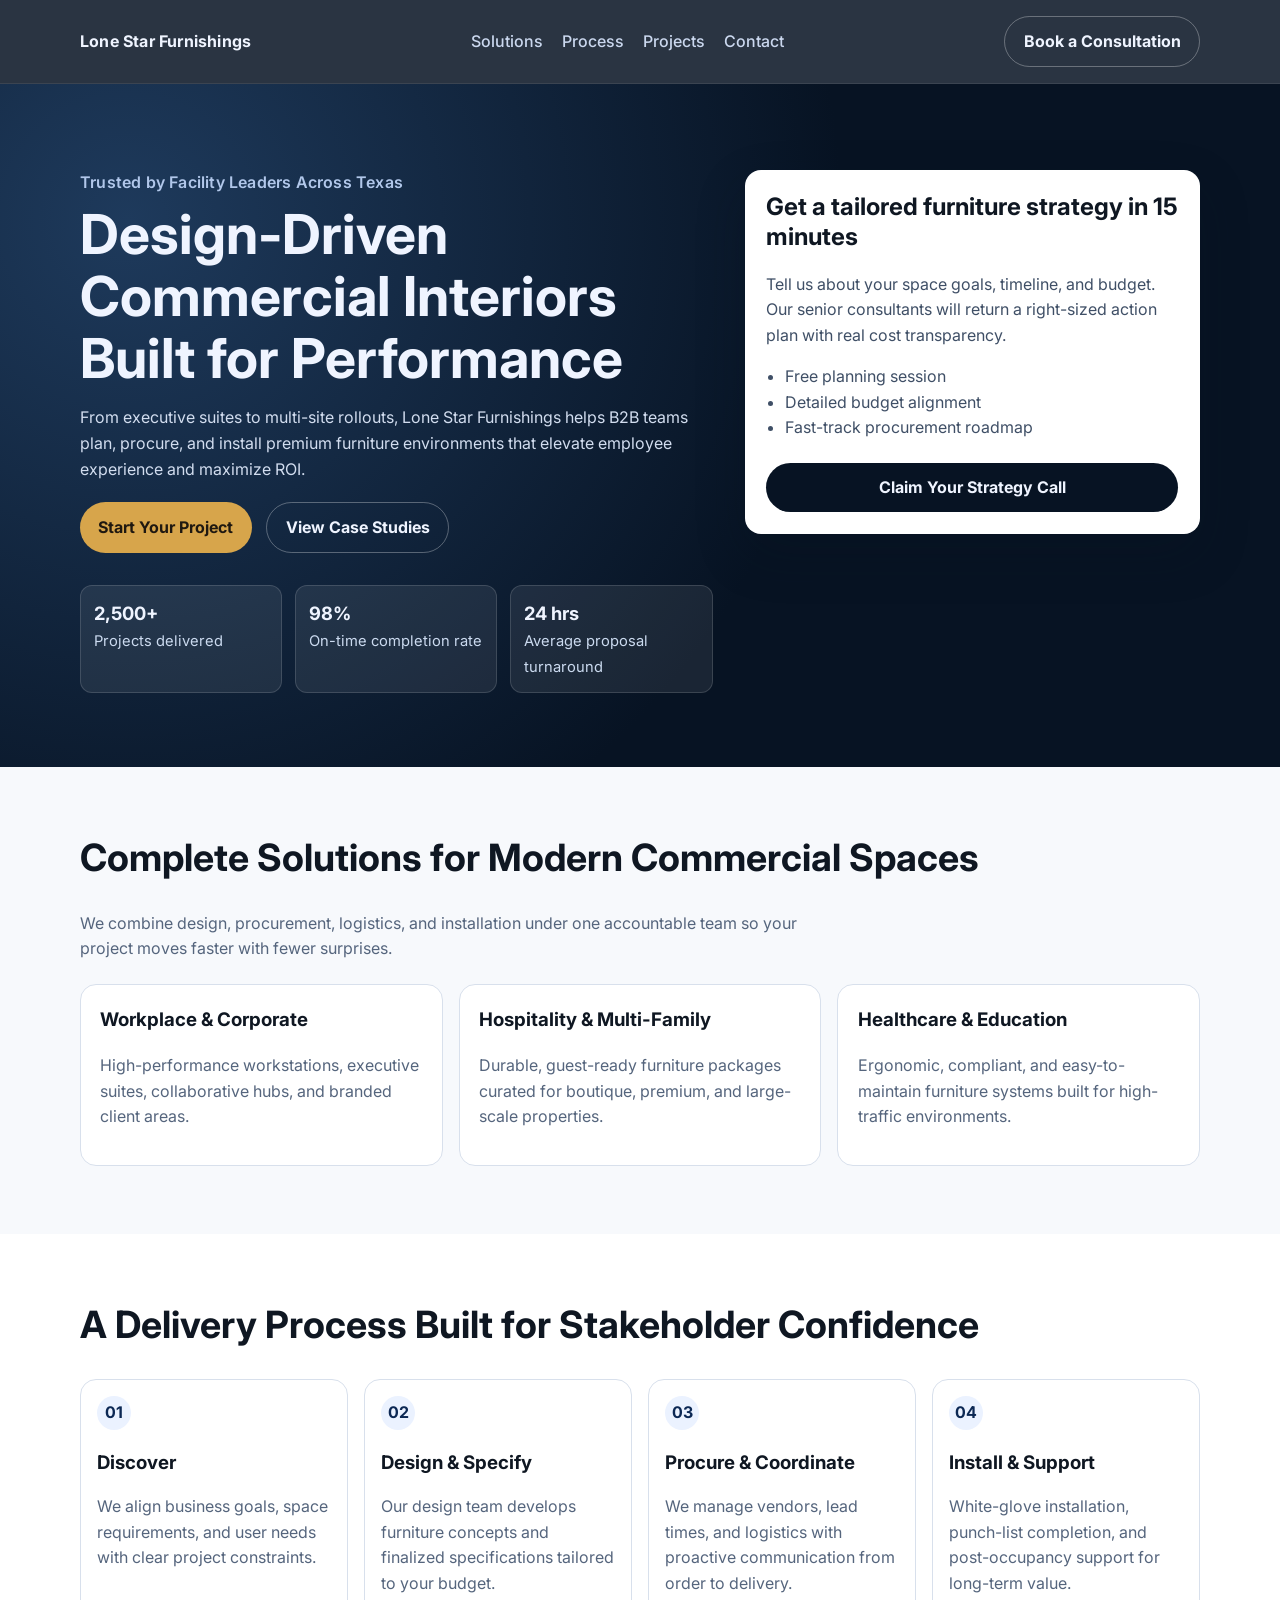
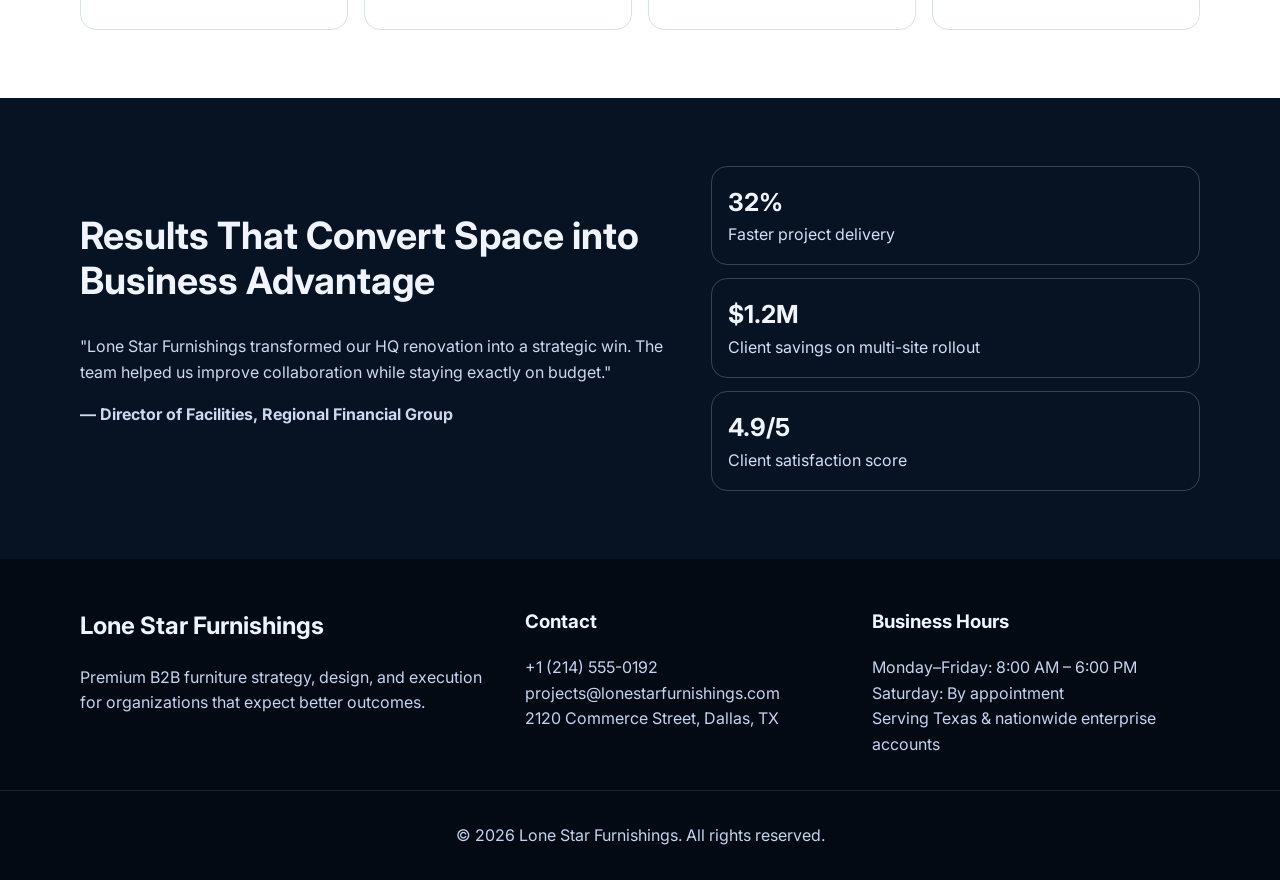
==== index.html @ 5ccce2fe "Build premium-style home page with hero and footer" ====
<!DOCTYPE html>
<html lang="en">
  <head>
    <meta charset="UTF-8" />
    <meta name="viewport" content="width=device-width, initial-scale=1.0" />
    <title>Lone Star Furnishings | Commercial Furniture Solutions</title>
    <meta
      name="description"
      content="Lone Star Furnishings designs and delivers premium commercial furniture solutions for offices, hospitality, healthcare, and education spaces across Texas and beyond."
    />
    <link rel="preconnect" href="https://fonts.googleapis.com" />
    <link rel="preconnect" href="https://fonts.gstatic.com" crossorigin />
    <link
      href="https://fonts.googleapis.com/css2?family=Inter:wght@400;500;600;700;800&display=swap"
      rel="stylesheet"
    />
    <link rel="stylesheet" href="styles.css" />
  </head>
  <body>
    <header class="site-header">
      <div class="container nav-wrap">
        <a href="#" class="brand">Lone Star Furnishings</a>
        <nav class="main-nav" aria-label="Primary">
          <a href="#solutions">Solutions</a>
          <a href="#process">Process</a>
          <a href="#projects">Projects</a>
          <a href="#contact">Contact</a>
        </nav>
        <a class="btn btn-nav" href="#contact">Book a Consultation</a>
      </div>
    </header>

    <main>
      <section class="hero">
        <div class="container hero-grid">
          <div class="hero-content">
            <p class="eyebrow">Trusted by Facility Leaders Across Texas</p>
            <h1>Design-Driven Commercial Interiors Built for Performance</h1>
            <p class="hero-copy">
              From executive suites to multi-site rollouts, Lone Star Furnishings helps B2B teams plan, procure,
              and install premium furniture environments that elevate employee experience and maximize ROI.
            </p>
            <div class="hero-cta-row">
              <a class="btn btn-primary" href="#contact">Start Your Project</a>
              <a class="btn btn-secondary" href="#projects">View Case Studies</a>
            </div>
            <ul class="hero-metrics" aria-label="Performance metrics">
              <li><strong>2,500+</strong><span>Projects delivered</span></li>
              <li><strong>98%</strong><span>On-time completion rate</span></li>
              <li><strong>24 hrs</strong><span>Average proposal turnaround</span></li>
            </ul>
          </div>
          <aside class="hero-card" aria-label="Consultation card">
            <h2>Get a tailored furniture strategy in 15 minutes</h2>
            <p>
              Tell us about your space goals, timeline, and budget. Our senior consultants will return a
              right-sized action plan with real cost transparency.
            </p>
            <ul>
              <li>Free planning session</li>
              <li>Detailed budget alignment</li>
              <li>Fast-track procurement roadmap</li>
            </ul>
            <a class="btn btn-card" href="#contact">Claim Your Strategy Call</a>
          </aside>
        </div>
      </section>

      <section id="solutions" class="section section-light">
        <div class="container">
          <h2>Complete Solutions for Modern Commercial Spaces</h2>
          <p class="section-intro">
            We combine design, procurement, logistics, and installation under one accountable team so your project
            moves faster with fewer surprises.
          </p>
          <div class="cards-grid">
            <article class="info-card">
              <h3>Workplace & Corporate</h3>
              <p>High-performance workstations, executive suites, collaborative hubs, and branded client areas.</p>
            </article>
            <article class="info-card">
              <h3>Hospitality & Multi-Family</h3>
              <p>Durable, guest-ready furniture packages curated for boutique, premium, and large-scale properties.</p>
            </article>
            <article class="info-card">
              <h3>Healthcare & Education</h3>
              <p>Ergonomic, compliant, and easy-to-maintain furniture systems built for high-traffic environments.</p>
            </article>
          </div>
        </div>
      </section>

      <section id="process" class="section">
        <div class="container">
          <h2>A Delivery Process Built for Stakeholder Confidence</h2>
          <div class="process-grid">
            <article>
              <span>01</span>
              <h3>Discover</h3>
              <p>We align business goals, space requirements, and user needs with clear project constraints.</p>
            </article>
            <article>
              <span>02</span>
              <h3>Design & Specify</h3>
              <p>Our design team develops furniture concepts and finalized specifications tailored to your budget.</p>
            </article>
            <article>
              <span>03</span>
              <h3>Procure & Coordinate</h3>
              <p>We manage vendors, lead times, and logistics with proactive communication from order to delivery.</p>
            </article>
            <article>
              <span>04</span>
              <h3>Install & Support</h3>
              <p>White-glove installation, punch-list completion, and post-occupancy support for long-term value.</p>
            </article>
          </div>
        </div>
      </section>

      <section id="projects" class="section section-dark">
        <div class="container projects-wrap">
          <div>
            <h2>Results That Convert Space into Business Advantage</h2>
            <p>
              "Lone Star Furnishings transformed our HQ renovation into a strategic win. The team helped us improve
              collaboration while staying exactly on budget."
            </p>
            <p class="quote-source">— Director of Facilities, Regional Financial Group</p>
          </div>
          <div class="results-grid">
            <div>
              <strong>32%</strong>
              <span>Faster project delivery</span>
            </div>
            <div>
              <strong>$1.2M</strong>
              <span>Client savings on multi-site rollout</span>
            </div>
            <div>
              <strong>4.9/5</strong>
              <span>Client satisfaction score</span>
            </div>
          </div>
        </div>
      </section>
    </main>

    <footer id="contact" class="site-footer">
      <div class="container footer-grid">
        <div>
          <h2>Lone Star Furnishings</h2>
          <p>Premium B2B furniture strategy, design, and execution for organizations that expect better outcomes.</p>
        </div>
        <div>
          <h3>Contact</h3>
          <ul>
            <li><a href="tel:+12145550192">+1 (214) 555-0192</a></li>
            <li><a href="mailto:projects@lonestarfurnishings.com">projects@lonestarfurnishings.com</a></li>
            <li>2120 Commerce Street, Dallas, TX</li>
          </ul>
        </div>
        <div>
          <h3>Business Hours</h3>
          <ul>
            <li>Monday–Friday: 8:00 AM – 6:00 PM</li>
            <li>Saturday: By appointment</li>
            <li>Serving Texas & nationwide enterprise accounts</li>
          </ul>
        </div>
      </div>
      <div class="footer-bottom">
        <p>© 2026 Lone Star Furnishings. All rights reserved.</p>
      </div>
    </footer>
  </body>
</html>
---- styles.css ----
:root {
  --bg: #071323;
  --bg-soft: #0f2238;
  --surface: #f7f9fc;
  --text: #0f1722;
  --text-inverse: #eff4ff;
  --accent: #d7a54b;
  --accent-strong: #f2bb56;
  --muted: #55657d;
  --border: #d8e0ec;
  --radius: 16px;
  --shadow: 0 20px 50px rgba(7, 19, 35, 0.24);
}

* {
  box-sizing: border-box;
}

body {
  margin: 0;
  font-family: "Inter", system-ui, -apple-system, BlinkMacSystemFont, "Segoe UI", sans-serif;
  color: var(--text);
  background: #fff;
  line-height: 1.6;
}

img {
  max-width: 100%;
}

.container {
  width: min(1120px, 92vw);
  margin: 0 auto;
}

.site-header {
  position: sticky;
  top: 0;
  z-index: 20;
  backdrop-filter: blur(12px);
  background: rgba(7, 19, 35, 0.86);
  border-bottom: 1px solid rgba(255, 255, 255, 0.08);
}

.nav-wrap {
  display: flex;
  align-items: center;
  justify-content: space-between;
  padding: 1rem 0;
  gap: 1.2rem;
}

.brand {
  color: var(--text-inverse);
  text-decoration: none;
  font-weight: 700;
  letter-spacing: 0.2px;
}

.main-nav {
  display: flex;
  gap: 1.2rem;
  flex-wrap: wrap;
}

.main-nav a {
  color: #cbd8ef;
  text-decoration: none;
  font-weight: 500;
}

.main-nav a:hover,
.main-nav a:focus-visible {
  color: #fff;
}

.btn {
  display: inline-flex;
  align-items: center;
  justify-content: center;
  text-decoration: none;
  border-radius: 999px;
  font-weight: 700;
  padding: 0.72rem 1.15rem;
  transition: transform 0.18s ease, box-shadow 0.2s ease, background-color 0.2s ease;
}

.btn:hover,
.btn:focus-visible {
  transform: translateY(-1px);
}

.btn-nav {
  color: var(--text-inverse);
  border: 1px solid rgba(255, 255, 255, 0.3);
}

.hero {
  background: radial-gradient(circle at 10% 20%, #1e3a5c 0, #071323 56%);
  color: var(--text-inverse);
  padding: 5.4rem 0 4.6rem;
}

.hero-grid {
  display: grid;
  grid-template-columns: 1.25fr 0.9fr;
  gap: 2rem;
  align-items: start;
}

.eyebrow {
  margin: 0;
  color: #b1c7ea;
  font-weight: 600;
  letter-spacing: 0.2px;
}

.hero h1 {
  margin: 0.55rem 0 1rem;
  font-size: clamp(2rem, 4.3vw, 3.45rem);
  line-height: 1.12;
}

.hero-copy {
  color: #d2ddef;
  max-width: 62ch;
}

.hero-cta-row {
  display: flex;
  flex-wrap: wrap;
  gap: 0.9rem;
  margin-top: 1.25rem;
}

.btn-primary {
  background: var(--accent);
  color: #1f1810;
}

.btn-primary:hover,
.btn-primary:focus-visible {
  background: var(--accent-strong);
  box-shadow: 0 8px 24px rgba(215, 165, 75, 0.35);
}

.btn-secondary {
  color: var(--text-inverse);
  border: 1px solid rgba(255, 255, 255, 0.3);
}

.hero-metrics {
  margin: 2rem 0 0;
  padding: 0;
  list-style: none;
  display: grid;
  grid-template-columns: repeat(3, minmax(0, 1fr));
  gap: 0.8rem;
}

.hero-metrics li {
  background: rgba(255, 255, 255, 0.08);
  border: 1px solid rgba(255, 255, 255, 0.14);
  border-radius: 12px;
  padding: 0.8rem;
}

.hero-metrics strong {
  display: block;
  font-size: 1.15rem;
}

.hero-metrics span {
  color: #cbdaef;
  font-size: 0.92rem;
}

.hero-card {
  background: #ffffff;
  color: var(--text);
  border-radius: var(--radius);
  padding: 1.35rem;
  box-shadow: var(--shadow);
}

.hero-card h2 {
  margin-top: 0;
  line-height: 1.25;
}

.hero-card p,
.hero-card li {
  color: #3f4f66;
}

.hero-card ul {
  padding-left: 1.2rem;
  margin: 1rem 0 1.4rem;
}

.btn-card {
  width: 100%;
  background: var(--bg);
  color: var(--text-inverse);
}

.section {
  padding: 4.25rem 0;
}

.section h2 {
  margin-top: 0;
  font-size: clamp(1.5rem, 3vw, 2.35rem);
  line-height: 1.2;
}

.section-intro {
  color: var(--muted);
  max-width: 72ch;
}

.section-light {
  background: var(--surface);
}

.cards-grid {
  margin-top: 1.4rem;
  display: grid;
  gap: 1rem;
  grid-template-columns: repeat(3, minmax(0, 1fr));
}

.info-card {
  background: #fff;
  border: 1px solid var(--border);
  border-radius: var(--radius);
  padding: 1.2rem;
}

.info-card h3 {
  margin-top: 0;
}

.info-card p {
  color: var(--muted);
}

.process-grid {
  margin-top: 1.3rem;
  display: grid;
  gap: 1rem;
  grid-template-columns: repeat(4, minmax(0, 1fr));
}

.process-grid article {
  border: 1px solid var(--border);
  border-radius: var(--radius);
  padding: 1rem;
}

.process-grid span {
  display: inline-flex;
  width: 34px;
  height: 34px;
  border-radius: 50%;
  align-items: center;
  justify-content: center;
  background: #ebf2ff;
  font-weight: 700;
  color: #0c2854;
}

.process-grid h3 {
  margin-bottom: 0.3rem;
}

.process-grid p {
  color: var(--muted);
}

.section-dark {
  background: var(--bg);
  color: var(--text-inverse);
}

.projects-wrap {
  display: grid;
  grid-template-columns: 1.25fr 1fr;
  gap: 1.2rem;
  align-items: center;
}

.section-dark p {
  color: #ced9ee;
}

.quote-source {
  font-weight: 700;
  color: #fff;
}

.results-grid {
  display: grid;
  gap: 0.85rem;
}

.results-grid div {
  border: 1px solid rgba(255, 255, 255, 0.2);
  border-radius: var(--radius);
  padding: 1rem;
}

.results-grid strong {
  display: block;
  font-size: 1.55rem;
}

.results-grid span {
  color: #d2dff4;
}

.site-footer {
  background: #030a13;
  color: var(--text-inverse);
}

.footer-grid {
  display: grid;
  gap: 1.2rem;
  grid-template-columns: 1.3fr 1fr 1fr;
  padding: 3rem 0 2rem;
}

.site-footer h2,
.site-footer h3 {
  margin-top: 0;
}

.site-footer p,
.site-footer li,
.site-footer a {
  color: #c5d3ec;
}

.site-footer ul {
  list-style: none;
  padding: 0;
  margin: 0;
}

.site-footer a {
  text-decoration: none;
}

.site-footer a:hover,
.site-footer a:focus-visible {
  color: #fff;
}

.footer-bottom {
  border-top: 1px solid rgba(255, 255, 255, 0.1);
  text-align: center;
  padding: 1rem;
}

@media (max-width: 980px) {
  .hero-grid,
  .projects-wrap {
    grid-template-columns: 1fr;
  }

  .cards-grid {
    grid-template-columns: repeat(2, minmax(0, 1fr));
  }

  .process-grid {
    grid-template-columns: repeat(2, minmax(0, 1fr));
  }

  .footer-grid {
    grid-template-columns: 1fr 1fr;
  }
}

@media (max-width: 700px) {
  .main-nav,
  .btn-nav {
    display: none;
  }

  .hero {
    padding-top: 4rem;
  }

  .hero-metrics,
  .cards-grid,
  .process-grid,
  .footer-grid {
    grid-template-columns: 1fr;
  }
}
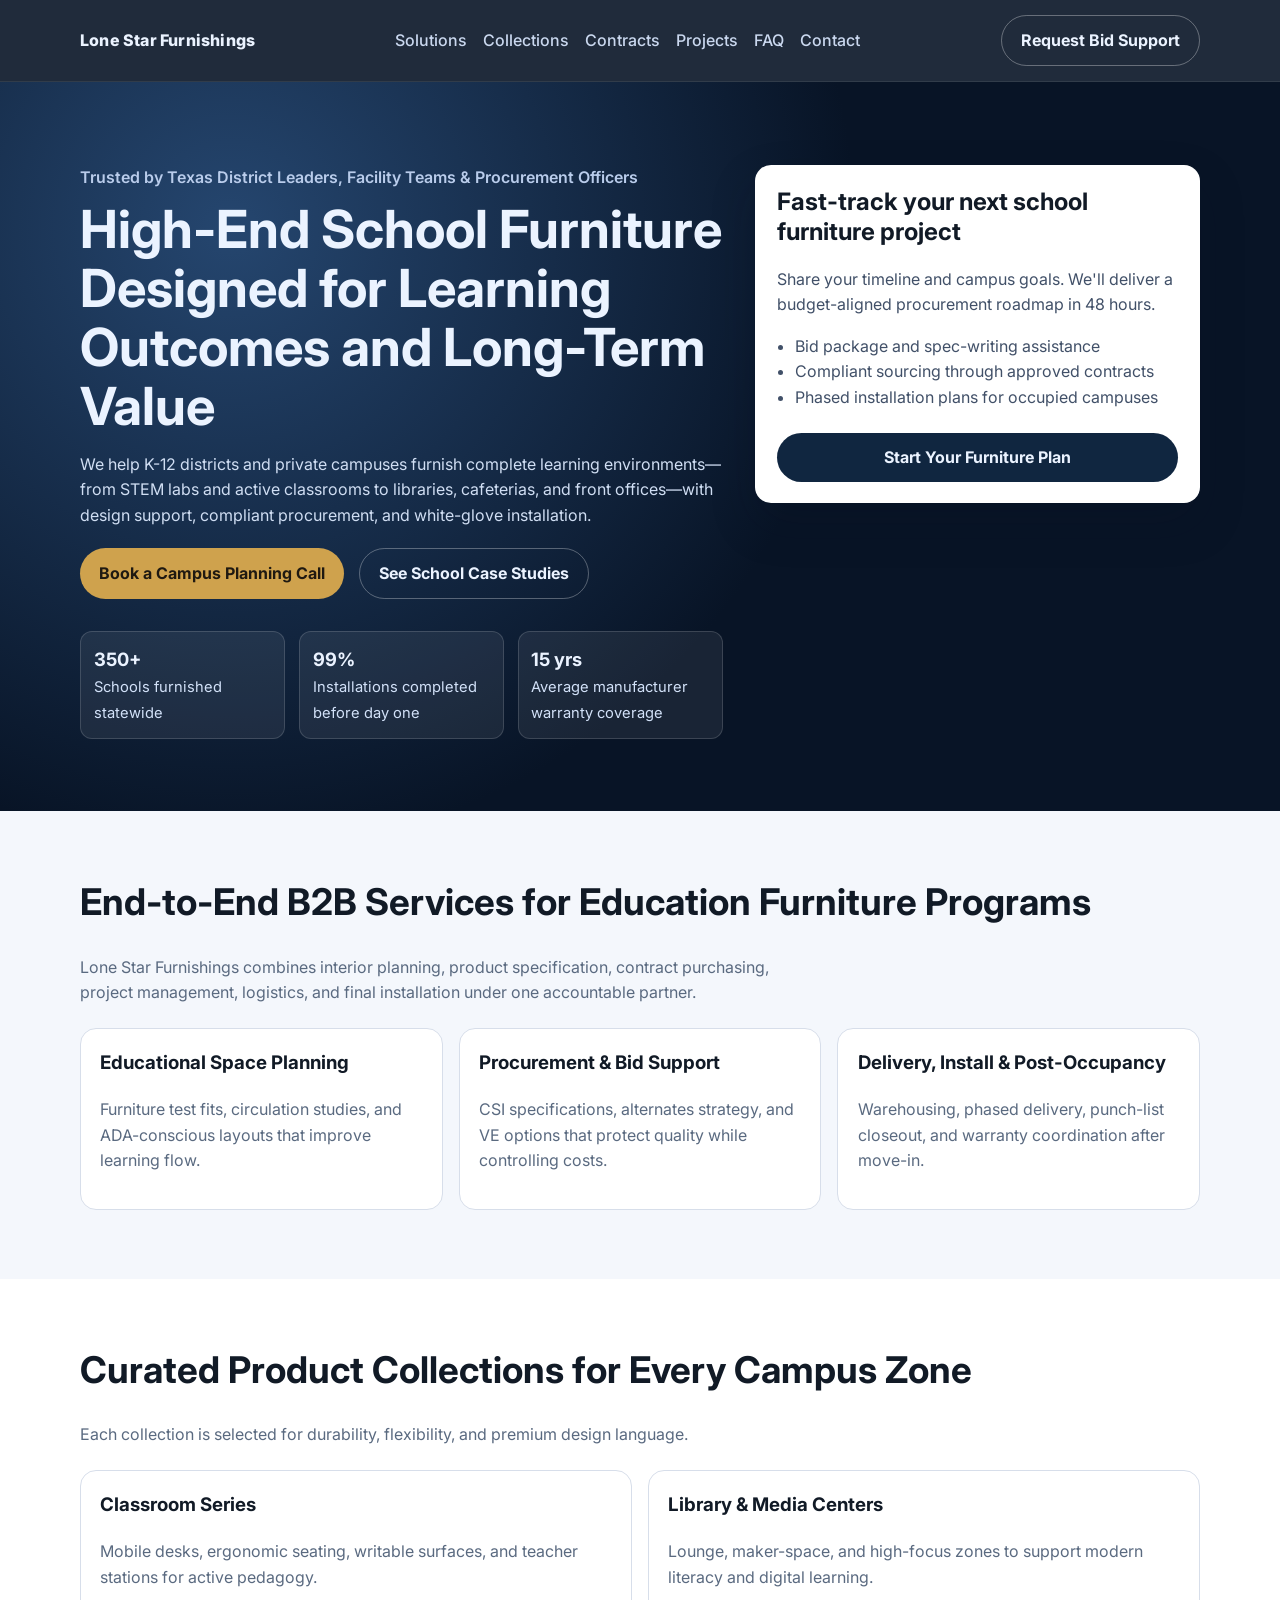
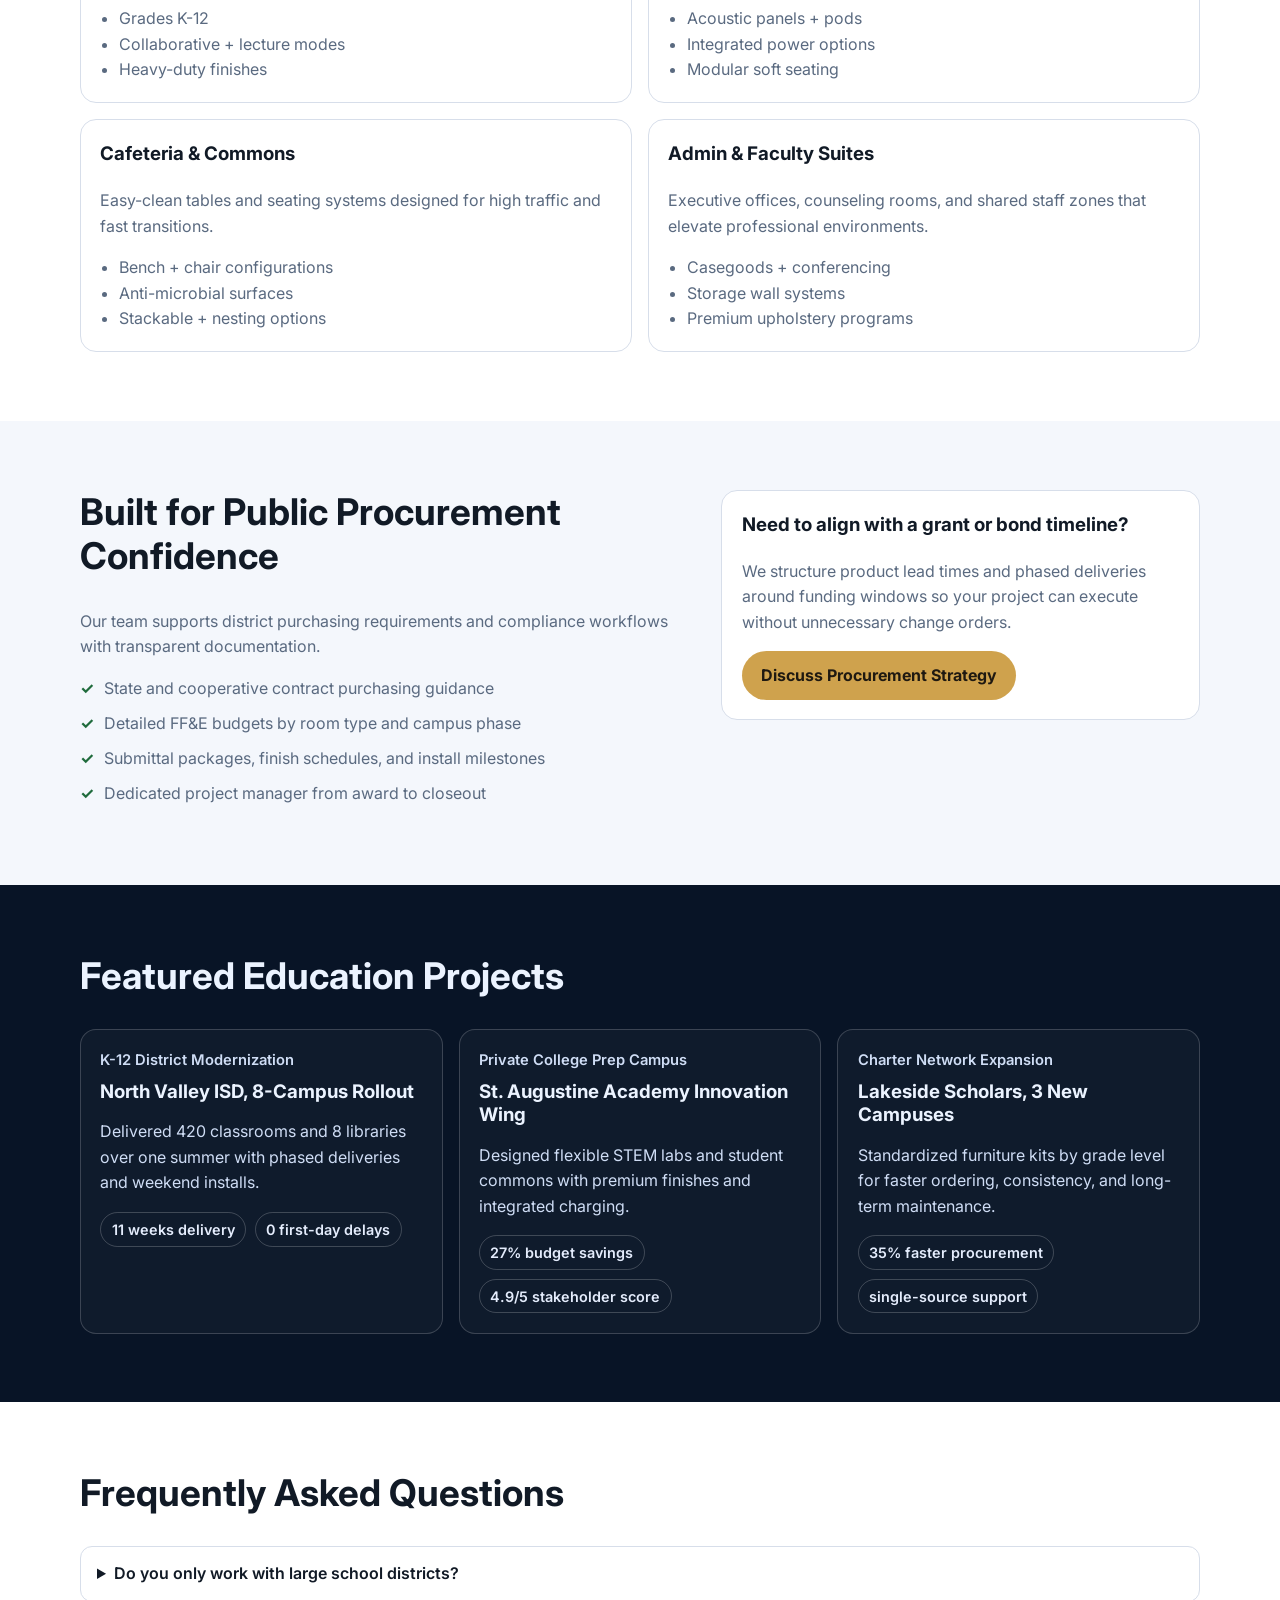
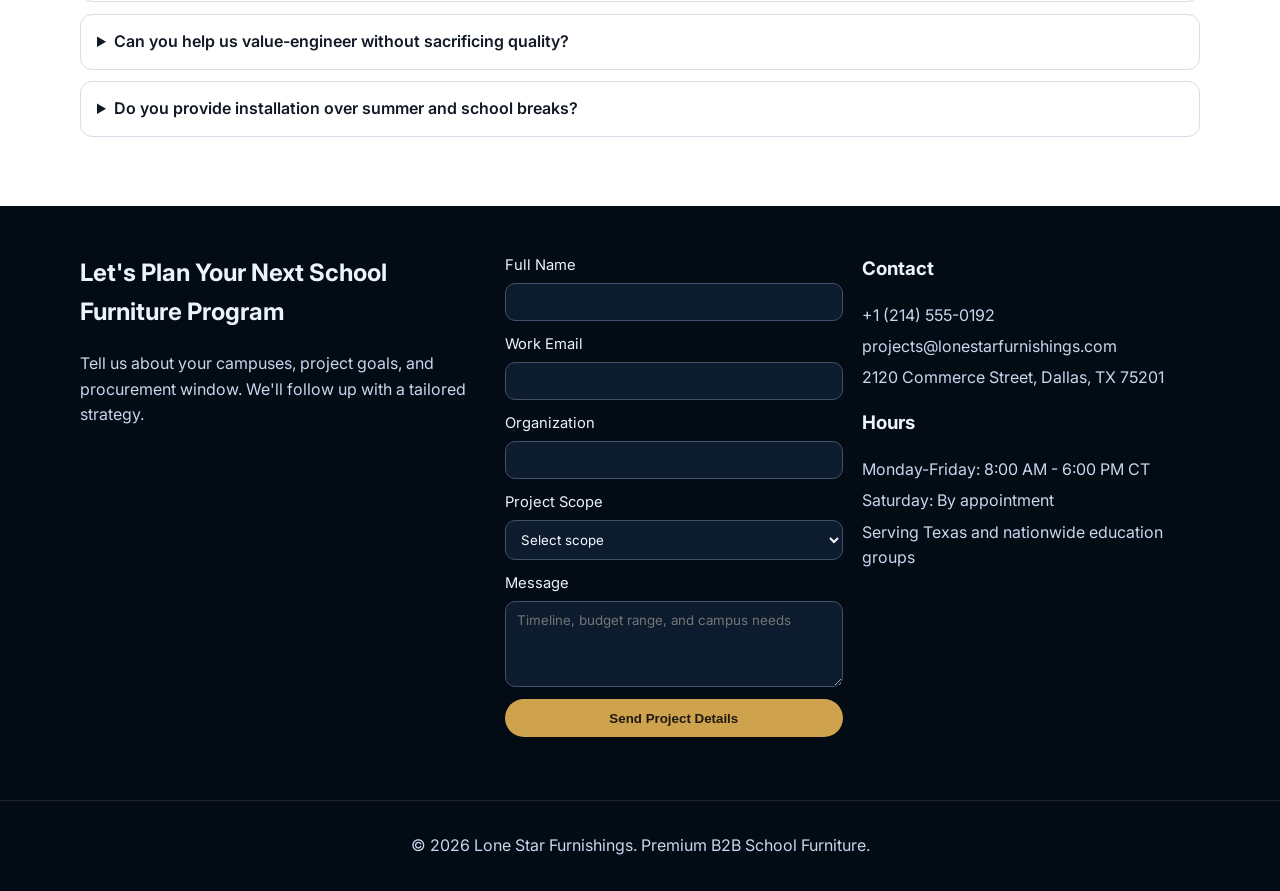
==== commit 6e4f9ad0: "Build complete premium B2B school furniture website" ====
--- a/index.html
+++ b/index.html
@@ -3,10 +3,10 @@
   <head>
     <meta charset="UTF-8" />
     <meta name="viewport" content="width=device-width, initial-scale=1.0" />
-    <title>Lone Star Furnishings | Commercial Furniture Solutions</title>
+    <title>Lone Star Furnishings | Premium B2B School Furniture</title>
     <meta
       name="description"
-      content="Lone Star Furnishings designs and delivers premium commercial furniture solutions for offices, hospitality, healthcare, and education spaces across Texas and beyond."
+      content="Lone Star Furnishings is a premium B2B school furniture partner delivering classroom, library, cafeteria, and administrative furnishings for K-12 districts, charter schools, and private campuses."
     />
     <link rel="preconnect" href="https://fonts.googleapis.com" />
     <link rel="preconnect" href="https://fonts.gstatic.com" crossorigin />
@@ -20,13 +20,16 @@
     <header class="site-header">
       <div class="container nav-wrap">
         <a href="#" class="brand">Lone Star Furnishings</a>
-        <nav class="main-nav" aria-label="Primary">
+        <button class="menu-toggle" aria-expanded="false" aria-controls="primary-nav" aria-label="Open menu">☰</button>
+        <nav class="main-nav" id="primary-nav" aria-label="Primary">
           <a href="#solutions">Solutions</a>
-          <a href="#process">Process</a>
+          <a href="#collections">Collections</a>
+          <a href="#contracts">Contracts</a>
           <a href="#projects">Projects</a>
+          <a href="#faq">FAQ</a>
           <a href="#contact">Contact</a>
         </nav>
-        <a class="btn btn-nav" href="#contact">Book a Consultation</a>
+        <a class="btn btn-nav" href="#contact">Request Bid Support</a>
       </div>
     </header>
 
@@ -34,113 +37,179 @@
       <section class="hero">
         <div class="container hero-grid">
           <div class="hero-content">
-            <p class="eyebrow">Trusted by Facility Leaders Across Texas</p>
-            <h1>Design-Driven Commercial Interiors Built for Performance</h1>
+            <p class="eyebrow">Trusted by Texas District Leaders, Facility Teams & Procurement Officers</p>
+            <h1>High-End School Furniture Designed for Learning Outcomes and Long-Term Value</h1>
             <p class="hero-copy">
-              From executive suites to multi-site rollouts, Lone Star Furnishings helps B2B teams plan, procure,
-              and install premium furniture environments that elevate employee experience and maximize ROI.
+              We help K-12 districts and private campuses furnish complete learning environments—from STEM labs and
+              active classrooms to libraries, cafeterias, and front offices—with design support, compliant procurement,
+              and white-glove installation.
             </p>
             <div class="hero-cta-row">
-              <a class="btn btn-primary" href="#contact">Start Your Project</a>
-              <a class="btn btn-secondary" href="#projects">View Case Studies</a>
+              <a class="btn btn-primary" href="#contact">Book a Campus Planning Call</a>
+              <a class="btn btn-secondary" href="#projects">See School Case Studies</a>
             </div>
             <ul class="hero-metrics" aria-label="Performance metrics">
-              <li><strong>2,500+</strong><span>Projects delivered</span></li>
-              <li><strong>98%</strong><span>On-time completion rate</span></li>
-              <li><strong>24 hrs</strong><span>Average proposal turnaround</span></li>
+              <li><strong>350+</strong><span>Schools furnished statewide</span></li>
+              <li><strong>99%</strong><span>Installations completed before day one</span></li>
+              <li><strong>15 yrs</strong><span>Average manufacturer warranty coverage</span></li>
             </ul>
           </div>
           <aside class="hero-card" aria-label="Consultation card">
-            <h2>Get a tailored furniture strategy in 15 minutes</h2>
-            <p>
-              Tell us about your space goals, timeline, and budget. Our senior consultants will return a
-              right-sized action plan with real cost transparency.
-            </p>
+            <h2>Fast-track your next school furniture project</h2>
+            <p>Share your timeline and campus goals. We'll deliver a budget-aligned procurement roadmap in 48 hours.</p>
             <ul>
-              <li>Free planning session</li>
-              <li>Detailed budget alignment</li>
-              <li>Fast-track procurement roadmap</li>
+              <li>Bid package and spec-writing assistance</li>
+              <li>Compliant sourcing through approved contracts</li>
+              <li>Phased installation plans for occupied campuses</li>
             </ul>
-            <a class="btn btn-card" href="#contact">Claim Your Strategy Call</a>
+            <a class="btn btn-card" href="#contact">Start Your Furniture Plan</a>
           </aside>
         </div>
       </section>
 
       <section id="solutions" class="section section-light">
         <div class="container">
-          <h2>Complete Solutions for Modern Commercial Spaces</h2>
+          <h2>End-to-End B2B Services for Education Furniture Programs</h2>
           <p class="section-intro">
-            We combine design, procurement, logistics, and installation under one accountable team so your project
-            moves faster with fewer surprises.
+            Lone Star Furnishings combines interior planning, product specification, contract purchasing, project
+            management, logistics, and final installation under one accountable partner.
           </p>
           <div class="cards-grid">
             <article class="info-card">
-              <h3>Workplace & Corporate</h3>
-              <p>High-performance workstations, executive suites, collaborative hubs, and branded client areas.</p>
+              <h3>Educational Space Planning</h3>
+              <p>Furniture test fits, circulation studies, and ADA-conscious layouts that improve learning flow.</p>
             </article>
             <article class="info-card">
-              <h3>Hospitality & Multi-Family</h3>
-              <p>Durable, guest-ready furniture packages curated for boutique, premium, and large-scale properties.</p>
+              <h3>Procurement & Bid Support</h3>
+              <p>CSI specifications, alternates strategy, and VE options that protect quality while controlling costs.</p>
             </article>
             <article class="info-card">
-              <h3>Healthcare & Education</h3>
-              <p>Ergonomic, compliant, and easy-to-maintain furniture systems built for high-traffic environments.</p>
-            </article>
-          </div>
-        </div>
-      </section>
-
-      <section id="process" class="section">
-        <div class="container">
-          <h2>A Delivery Process Built for Stakeholder Confidence</h2>
-          <div class="process-grid">
-            <article>
-              <span>01</span>
-              <h3>Discover</h3>
-              <p>We align business goals, space requirements, and user needs with clear project constraints.</p>
-            </article>
-            <article>
-              <span>02</span>
-              <h3>Design & Specify</h3>
-              <p>Our design team develops furniture concepts and finalized specifications tailored to your budget.</p>
-            </article>
-            <article>
-              <span>03</span>
-              <h3>Procure & Coordinate</h3>
-              <p>We manage vendors, lead times, and logistics with proactive communication from order to delivery.</p>
-            </article>
-            <article>
-              <span>04</span>
-              <h3>Install & Support</h3>
-              <p>White-glove installation, punch-list completion, and post-occupancy support for long-term value.</p>
-            </article>
-          </div>
+              <h3>Delivery, Install & Post-Occupancy</h3>
+              <p>Warehousing, phased delivery, punch-list closeout, and warranty coordination after move-in.</p>
+            </article>
+          </div>
+        </div>
+      </section>
+
+      <section id="collections" class="section">
+        <div class="container">
+          <h2>Curated Product Collections for Every Campus Zone</h2>
+          <p class="section-intro">Each collection is selected for durability, flexibility, and premium design language.</p>
+          <div class="collection-grid">
+            <article class="collection-card">
+              <h3>Classroom Series</h3>
+              <p>Mobile desks, ergonomic seating, writable surfaces, and teacher stations for active pedagogy.</p>
+              <ul>
+                <li>Grades K-12</li>
+                <li>Collaborative + lecture modes</li>
+                <li>Heavy-duty finishes</li>
+              </ul>
+            </article>
+            <article class="collection-card">
+              <h3>Library & Media Centers</h3>
+              <p>Lounge, maker-space, and high-focus zones to support modern literacy and digital learning.</p>
+              <ul>
+                <li>Acoustic panels + pods</li>
+                <li>Integrated power options</li>
+                <li>Modular soft seating</li>
+              </ul>
+            </article>
+            <article class="collection-card">
+              <h3>Cafeteria & Commons</h3>
+              <p>Easy-clean tables and seating systems designed for high traffic and fast transitions.</p>
+              <ul>
+                <li>Bench + chair configurations</li>
+                <li>Anti-microbial surfaces</li>
+                <li>Stackable + nesting options</li>
+              </ul>
+            </article>
+            <article class="collection-card">
+              <h3>Admin & Faculty Suites</h3>
+              <p>Executive offices, counseling rooms, and shared staff zones that elevate professional environments.</p>
+              <ul>
+                <li>Casegoods + conferencing</li>
+                <li>Storage wall systems</li>
+                <li>Premium upholstery programs</li>
+              </ul>
+            </article>
+          </div>
+        </div>
+      </section>
+
+      <section id="contracts" class="section section-light">
+        <div class="container contracts-wrap">
+          <div>
+            <h2>Built for Public Procurement Confidence</h2>
+            <p class="section-intro">
+              Our team supports district purchasing requirements and compliance workflows with transparent documentation.
+            </p>
+            <ul class="checklist">
+              <li>State and cooperative contract purchasing guidance</li>
+              <li>Detailed FF&E budgets by room type and campus phase</li>
+              <li>Submittal packages, finish schedules, and install milestones</li>
+              <li>Dedicated project manager from award to closeout</li>
+            </ul>
+          </div>
+          <aside class="contracts-card">
+            <h3>Need to align with a grant or bond timeline?</h3>
+            <p>
+              We structure product lead times and phased deliveries around funding windows so your project can execute
+              without unnecessary change orders.
+            </p>
+            <a class="btn btn-primary" href="#contact">Discuss Procurement Strategy</a>
+          </aside>
         </div>
       </section>
 
       <section id="projects" class="section section-dark">
-        <div class="container projects-wrap">
-          <div>
-            <h2>Results That Convert Space into Business Advantage</h2>
-            <p>
-              "Lone Star Furnishings transformed our HQ renovation into a strategic win. The team helped us improve
-              collaboration while staying exactly on budget."
-            </p>
-            <p class="quote-source">— Director of Facilities, Regional Financial Group</p>
-          </div>
-          <div class="results-grid">
-            <div>
-              <strong>32%</strong>
-              <span>Faster project delivery</span>
-            </div>
-            <div>
-              <strong>$1.2M</strong>
-              <span>Client savings on multi-site rollout</span>
-            </div>
-            <div>
-              <strong>4.9/5</strong>
-              <span>Client satisfaction score</span>
-            </div>
+        <div class="container">
+          <h2>Featured Education Projects</h2>
+          <div class="projects-grid">
+            <article class="project-card">
+              <p class="project-label">K-12 District Modernization</p>
+              <h3>North Valley ISD, 8-Campus Rollout</h3>
+              <p>Delivered 420 classrooms and 8 libraries over one summer with phased deliveries and weekend installs.</p>
+              <div class="project-metrics"><span>11 weeks delivery</span><span>0 first-day delays</span></div>
+            </article>
+            <article class="project-card">
+              <p class="project-label">Private College Prep Campus</p>
+              <h3>St. Augustine Academy Innovation Wing</h3>
+              <p>Designed flexible STEM labs and student commons with premium finishes and integrated charging.</p>
+              <div class="project-metrics"><span>27% budget savings</span><span>4.9/5 stakeholder score</span></div>
+            </article>
+            <article class="project-card">
+              <p class="project-label">Charter Network Expansion</p>
+              <h3>Lakeside Scholars, 3 New Campuses</h3>
+              <p>Standardized furniture kits by grade level for faster ordering, consistency, and long-term maintenance.</p>
+              <div class="project-metrics"><span>35% faster procurement</span><span>single-source support</span></div>
+            </article>
+          </div>
+        </div>
+      </section>
+
+      <section id="faq" class="section">
+        <div class="container">
+          <h2>Frequently Asked Questions</h2>
+          <div class="faq-list">
+            <details>
+              <summary>Do you only work with large school districts?</summary>
+              <p>
+                No. We support public districts, charter operators, private schools, and higher-ed satellite campuses.
+              </p>
+            </details>
+            <details>
+              <summary>Can you help us value-engineer without sacrificing quality?</summary>
+              <p>
+                Yes. We present alternate options by performance tier and clearly show life-cycle impacts before you
+                decide.
+              </p>
+            </details>
+            <details>
+              <summary>Do you provide installation over summer and school breaks?</summary>
+              <p>
+                Absolutely. Most projects are scheduled around academic calendars with weekend and phased support.
+              </p>
+            </details>
           </div>
         </div>
       </section>
@@ -149,29 +218,62 @@
     <footer id="contact" class="site-footer">
       <div class="container footer-grid">
         <div>
-          <h2>Lone Star Furnishings</h2>
-          <p>Premium B2B furniture strategy, design, and execution for organizations that expect better outcomes.</p>
-        </div>
+          <h2>Let's Plan Your Next School Furniture Program</h2>
+          <p>
+            Tell us about your campuses, project goals, and procurement window. We'll follow up with a tailored
+            strategy.
+          </p>
+        </div>
+        <form class="lead-form" action="mailto:projects@lonestarfurnishings.com" method="post" enctype="text/plain">
+          <label>
+            Full Name
+            <input type="text" name="name" required />
+          </label>
+          <label>
+            Work Email
+            <input type="email" name="email" required />
+          </label>
+          <label>
+            Organization
+            <input type="text" name="organization" required />
+          </label>
+          <label>
+            Project Scope
+            <select name="scope" required>
+              <option value="">Select scope</option>
+              <option>Single campus refresh</option>
+              <option>Multi-campus rollout</option>
+              <option>New campus / new build</option>
+              <option>FF&E standards program</option>
+            </select>
+          </label>
+          <label>
+            Message
+            <textarea name="message" rows="4" placeholder="Timeline, budget range, and campus needs"></textarea>
+          </label>
+          <button class="btn btn-primary" type="submit">Send Project Details</button>
+          <p class="form-note" role="status" aria-live="polite"></p>
+        </form>
         <div>
           <h3>Contact</h3>
           <ul>
             <li><a href="tel:+12145550192">+1 (214) 555-0192</a></li>
             <li><a href="mailto:projects@lonestarfurnishings.com">projects@lonestarfurnishings.com</a></li>
-            <li>2120 Commerce Street, Dallas, TX</li>
+            <li>2120 Commerce Street, Dallas, TX 75201</li>
           </ul>
-        </div>
-        <div>
-          <h3>Business Hours</h3>
+          <h3>Hours</h3>
           <ul>
-            <li>Monday–Friday: 8:00 AM – 6:00 PM</li>
+            <li>Monday-Friday: 8:00 AM - 6:00 PM CT</li>
             <li>Saturday: By appointment</li>
-            <li>Serving Texas & nationwide enterprise accounts</li>
+            <li>Serving Texas and nationwide education groups</li>
           </ul>
         </div>
       </div>
       <div class="footer-bottom">
-        <p>© 2026 Lone Star Furnishings. All rights reserved.</p>
+        <p>© 2026 Lone Star Furnishings. Premium B2B School Furniture.</p>
       </div>
     </footer>
+
+    <script src="script.js"></script>
   </body>
 </html>
--- a/styles.css
+++ b/styles.css
@@ -1,31 +1,36 @@
 :root {
-  --bg: #071323;
-  --bg-soft: #0f2238;
-  --surface: #f7f9fc;
-  --text: #0f1722;
-  --text-inverse: #eff4ff;
-  --accent: #d7a54b;
-  --accent-strong: #f2bb56;
-  --muted: #55657d;
-  --border: #d8e0ec;
+  --bg: #081426;
+  --bg-soft: #102640;
+  --surface: #f4f7fc;
+  --card: #ffffff;
+  --text: #111a26;
+  --text-inverse: #ebf3ff;
+  --accent: #cfa24d;
+  --accent-strong: #dfb15b;
+  --muted: #5a6a80;
+  --border: #d7deea;
   --radius: 16px;
-  --shadow: 0 20px 50px rgba(7, 19, 35, 0.24);
+  --shadow: 0 20px 45px rgba(8, 20, 38, 0.22);
 }
 
 * {
   box-sizing: border-box;
+}
+
+html {
+  scroll-behavior: smooth;
 }
 
 body {
   margin: 0;
   font-family: "Inter", system-ui, -apple-system, BlinkMacSystemFont, "Segoe UI", sans-serif;
+  line-height: 1.6;
   color: var(--text);
   background: #fff;
-  line-height: 1.6;
-}
-
-img {
-  max-width: 100%;
+}
+
+a {
+  color: inherit;
 }
 
 .container {
@@ -37,34 +42,44 @@
   position: sticky;
   top: 0;
   z-index: 20;
-  backdrop-filter: blur(12px);
-  background: rgba(7, 19, 35, 0.86);
+  backdrop-filter: blur(10px);
+  background: rgba(8, 20, 38, 0.9);
   border-bottom: 1px solid rgba(255, 255, 255, 0.08);
 }
 
 .nav-wrap {
   display: flex;
   align-items: center;
+  gap: 1rem;
   justify-content: space-between;
-  padding: 1rem 0;
-  gap: 1.2rem;
+  padding: 0.95rem 0;
 }
 
 .brand {
-  color: var(--text-inverse);
   text-decoration: none;
-  font-weight: 700;
+  font-weight: 800;
+  color: var(--text-inverse);
   letter-spacing: 0.2px;
+}
+
+.menu-toggle {
+  display: none;
+  border: 1px solid rgba(255, 255, 255, 0.32);
+  background: transparent;
+  color: #fff;
+  border-radius: 10px;
+  padding: 0.35rem 0.6rem;
+  font-size: 1.2rem;
 }
 
 .main-nav {
   display: flex;
-  gap: 1.2rem;
+  gap: 1rem;
   flex-wrap: wrap;
 }
 
 .main-nav a {
-  color: #cbd8ef;
+  color: #cad8ef;
   text-decoration: none;
   font-weight: 500;
 }
@@ -78,10 +93,12 @@
   display: inline-flex;
   align-items: center;
   justify-content: center;
+  border: 0;
+  border-radius: 999px;
   text-decoration: none;
-  border-radius: 999px;
   font-weight: 700;
-  padding: 0.72rem 1.15rem;
+  cursor: pointer;
+  padding: 0.72rem 1.2rem;
   transition: transform 0.18s ease, box-shadow 0.2s ease, background-color 0.2s ease;
 }
 
@@ -92,77 +109,76 @@
 
 .btn-nav {
   color: var(--text-inverse);
+  border: 1px solid rgba(255, 255, 255, 0.32);
+}
+
+.btn-primary {
+  background: var(--accent);
+  color: #1f1911;
+}
+
+.btn-primary:hover,
+.btn-primary:focus-visible {
+  background: var(--accent-strong);
+  box-shadow: 0 8px 24px rgba(207, 162, 77, 0.38);
+}
+
+.btn-secondary {
+  color: var(--text-inverse);
   border: 1px solid rgba(255, 255, 255, 0.3);
 }
 
 .hero {
-  background: radial-gradient(circle at 10% 20%, #1e3a5c 0, #071323 56%);
-  color: var(--text-inverse);
-  padding: 5.4rem 0 4.6rem;
+  background: radial-gradient(circle at 18% 20%, #25466f 0, var(--bg) 52%);
+  color: var(--text-inverse);
+  padding: 5.2rem 0 4.5rem;
 }
 
 .hero-grid {
   display: grid;
-  grid-template-columns: 1.25fr 0.9fr;
   gap: 2rem;
+  grid-template-columns: 1.3fr 0.9fr;
   align-items: start;
 }
 
 .eyebrow {
   margin: 0;
-  color: #b1c7ea;
+  color: #b9cceb;
   font-weight: 600;
-  letter-spacing: 0.2px;
 }
 
 .hero h1 {
-  margin: 0.55rem 0 1rem;
-  font-size: clamp(2rem, 4.3vw, 3.45rem);
+  margin: 0.6rem 0 0.9rem;
   line-height: 1.12;
+  font-size: clamp(2rem, 4.1vw, 3.35rem);
 }
 
 .hero-copy {
-  color: #d2ddef;
-  max-width: 62ch;
+  color: #d0def3;
+  max-width: 68ch;
 }
 
 .hero-cta-row {
+  margin-top: 1.25rem;
   display: flex;
   flex-wrap: wrap;
   gap: 0.9rem;
-  margin-top: 1.25rem;
-}
-
-.btn-primary {
-  background: var(--accent);
-  color: #1f1810;
-}
-
-.btn-primary:hover,
-.btn-primary:focus-visible {
-  background: var(--accent-strong);
-  box-shadow: 0 8px 24px rgba(215, 165, 75, 0.35);
-}
-
-.btn-secondary {
-  color: var(--text-inverse);
-  border: 1px solid rgba(255, 255, 255, 0.3);
 }
 
 .hero-metrics {
   margin: 2rem 0 0;
+  list-style: none;
   padding: 0;
-  list-style: none;
-  display: grid;
+  display: grid;
+  gap: 0.85rem;
   grid-template-columns: repeat(3, minmax(0, 1fr));
-  gap: 0.8rem;
 }
 
 .hero-metrics li {
-  background: rgba(255, 255, 255, 0.08);
-  border: 1px solid rgba(255, 255, 255, 0.14);
   border-radius: 12px;
   padding: 0.8rem;
+  border: 1px solid rgba(255, 255, 255, 0.15);
+  background: rgba(255, 255, 255, 0.07);
 }
 
 .hero-metrics strong {
@@ -171,12 +187,12 @@
 }
 
 .hero-metrics span {
-  color: #cbdaef;
   font-size: 0.92rem;
+  color: #d2e1f8;
 }
 
 .hero-card {
-  background: #ffffff;
+  background: #fff;
   color: var(--text);
   border-radius: var(--radius);
   padding: 1.35rem;
@@ -190,28 +206,32 @@
 
 .hero-card p,
 .hero-card li {
-  color: #3f4f66;
+  color: #415068;
 }
 
 .hero-card ul {
-  padding-left: 1.2rem;
   margin: 1rem 0 1.4rem;
+  padding-left: 1.15rem;
 }
 
 .btn-card {
   width: 100%;
-  background: var(--bg);
-  color: var(--text-inverse);
+  color: var(--text-inverse);
+  background: var(--bg-soft);
 }
 
 .section {
-  padding: 4.25rem 0;
+  padding: 4.3rem 0;
+}
+
+.section-light {
+  background: var(--surface);
 }
 
 .section h2 {
   margin-top: 0;
-  font-size: clamp(1.5rem, 3vw, 2.35rem);
   line-height: 1.2;
+  font-size: clamp(1.5rem, 3vw, 2.3rem);
 }
 
 .section-intro {
@@ -219,21 +239,23 @@
   max-width: 72ch;
 }
 
-.section-light {
-  background: var(--surface);
-}
-
 .cards-grid {
   margin-top: 1.4rem;
   display: grid;
   gap: 1rem;
   grid-template-columns: repeat(3, minmax(0, 1fr));
+}
+
+.info-card,
+.collection-card,
+.project-card,
+.contracts-card {
+  border-radius: var(--radius);
 }
 
 .info-card {
   background: #fff;
   border: 1px solid var(--border);
-  border-radius: var(--radius);
   padding: 1.2rem;
 }
 
@@ -245,36 +267,72 @@
   color: var(--muted);
 }
 
-.process-grid {
-  margin-top: 1.3rem;
+.collection-grid {
+  margin-top: 1.4rem;
   display: grid;
   gap: 1rem;
-  grid-template-columns: repeat(4, minmax(0, 1fr));
-}
-
-.process-grid article {
+  grid-template-columns: repeat(2, minmax(0, 1fr));
+}
+
+.collection-card {
+  background: var(--card);
   border: 1px solid var(--border);
-  border-radius: var(--radius);
-  padding: 1rem;
-}
-
-.process-grid span {
-  display: inline-flex;
-  width: 34px;
-  height: 34px;
-  border-radius: 50%;
-  align-items: center;
-  justify-content: center;
-  background: #ebf2ff;
+  padding: 1.2rem;
+}
+
+.collection-card h3 {
+  margin-top: 0;
+}
+
+.collection-card p,
+.collection-card li {
+  color: var(--muted);
+}
+
+.collection-card ul {
+  margin: 0.9rem 0 0;
+  padding-left: 1.15rem;
+}
+
+.contracts-wrap {
+  display: grid;
+  gap: 1.2rem;
+  grid-template-columns: 1.3fr 1fr;
+}
+
+.checklist {
+  margin: 1rem 0 0;
+  padding: 0;
+  list-style: none;
+}
+
+.checklist li {
+  position: relative;
+  padding-left: 1.5rem;
+  margin-bottom: 0.6rem;
+  color: var(--muted);
+}
+
+.checklist li::before {
+  content: "✓";
+  position: absolute;
+  left: 0;
+  color: #1f6b3c;
   font-weight: 700;
-  color: #0c2854;
-}
-
-.process-grid h3 {
-  margin-bottom: 0.3rem;
-}
-
-.process-grid p {
+}
+
+.contracts-card {
+  background: #fff;
+  border: 1px solid var(--border);
+  padding: 1.2rem;
+  align-self: start;
+}
+
+.contracts-card h3 {
+  margin-top: 0;
+}
+
+.contracts-card p {
   color: var(--muted);
 }
 
@@ -283,52 +341,84 @@
   color: var(--text-inverse);
 }
 
-.projects-wrap {
-  display: grid;
-  grid-template-columns: 1.25fr 1fr;
+.projects-grid {
+  margin-top: 1.4rem;
+  display: grid;
+  gap: 1rem;
+  grid-template-columns: repeat(3, minmax(0, 1fr));
+}
+
+.project-card {
+  border: 1px solid rgba(255, 255, 255, 0.18);
+  background: rgba(255, 255, 255, 0.03);
+  padding: 1.2rem;
+}
+
+.project-label {
+  margin: 0;
+  color: #b9ceef;
+  font-weight: 600;
+  font-size: 0.92rem;
+}
+
+.project-card h3 {
+  margin: 0.45rem 0 0.6rem;
+  line-height: 1.25;
+}
+
+.project-card p {
+  color: #cfddf5;
+}
+
+.project-metrics {
+  display: flex;
+  flex-wrap: wrap;
+  gap: 0.55rem;
+}
+
+.project-metrics span {
+  border-radius: 999px;
+  border: 1px solid rgba(255, 255, 255, 0.2);
+  padding: 0.3rem 0.65rem;
+  font-weight: 600;
+  color: #e4ecfc;
+  font-size: 0.9rem;
+}
+
+.faq-list {
+  margin-top: 1rem;
+  display: grid;
+  gap: 0.7rem;
+}
+
+.faq-list details {
+  border: 1px solid var(--border);
+  border-radius: 12px;
+  padding: 0.9rem 1rem;
+  background: #fff;
+}
+
+.faq-list summary {
+  cursor: pointer;
+  font-weight: 600;
+}
+
+.faq-list p {
+  color: var(--muted);
+  margin: 0.6rem 0 0;
+}
+
+.site-footer {
+  background: #030b14;
+  color: var(--text-inverse);
+}
+
+.footer-grid {
+  padding: 3rem 0 2rem;
+  display: grid;
   gap: 1.2rem;
-  align-items: center;
-}
-
-.section-dark p {
-  color: #ced9ee;
-}
-
-.quote-source {
-  font-weight: 700;
-  color: #fff;
-}
-
-.results-grid {
-  display: grid;
-  gap: 0.85rem;
-}
-
-.results-grid div {
-  border: 1px solid rgba(255, 255, 255, 0.2);
-  border-radius: var(--radius);
-  padding: 1rem;
-}
-
-.results-grid strong {
-  display: block;
-  font-size: 1.55rem;
-}
-
-.results-grid span {
-  color: #d2dff4;
-}
-
-.site-footer {
-  background: #030a13;
-  color: var(--text-inverse);
-}
-
-.footer-grid {
-  display: grid;
-  gap: 1.2rem;
-  grid-template-columns: 1.3fr 1fr 1fr;
-  padding: 3rem 0 2rem;
+  grid-template-columns: 1.2fr 1fr 1fr;
+  align-items: start;
 }
 
 .site-footer h2,
@@ -338,14 +428,19 @@
 
 .site-footer p,
 .site-footer li,
-.site-footer a {
-  color: #c5d3ec;
+.site-footer a,
+.form-note {
+  color: #c8d6ee;
 }
 
 .site-footer ul {
   list-style: none;
   padding: 0;
-  margin: 0;
+  margin: 0 0 1.1rem;
+}
+
+.site-footer li {
+  margin-bottom: 0.35rem;
 }
 
 .site-footer a {
@@ -355,6 +450,42 @@
 .site-footer a:hover,
 .site-footer a:focus-visible {
   color: #fff;
+}
+
+.lead-form {
+  display: grid;
+  gap: 0.75rem;
+}
+
+.lead-form label {
+  display: grid;
+  gap: 0.35rem;
+  font-size: 0.92rem;
+}
+
+.lead-form input,
+.lead-form select,
+.lead-form textarea {
+  width: 100%;
+  border: 1px solid #425069;
+  background: #0c1b2d;
+  color: #f6f9ff;
+  border-radius: 10px;
+  padding: 0.62rem 0.7rem;
+  font-family: inherit;
+}
+
+.lead-form input:focus,
+.lead-form select:focus,
+.lead-form textarea:focus {
+  outline: 2px solid rgba(207, 162, 77, 0.42);
+  border-color: var(--accent);
+}
+
+.form-note {
+  min-height: 1.2rem;
+  margin: 0;
+  font-size: 0.9rem;
 }
 
 .footer-bottom {
@@ -363,9 +494,10 @@
   padding: 1rem;
 }
 
-@media (max-width: 980px) {
+@media (max-width: 1024px) {
   .hero-grid,
-  .projects-wrap {
+  .contracts-wrap,
+  .footer-grid {
     grid-template-columns: 1fr;
   }
 
@@ -373,29 +505,45 @@
     grid-template-columns: repeat(2, minmax(0, 1fr));
   }
 
-  .process-grid {
-    grid-template-columns: repeat(2, minmax(0, 1fr));
-  }
-
-  .footer-grid {
+  .projects-grid {
     grid-template-columns: 1fr 1fr;
   }
 }
 
-@media (max-width: 700px) {
-  .main-nav,
+@media (max-width: 760px) {
+  .menu-toggle {
+    display: inline-flex;
+  }
+
+  .main-nav {
+    position: absolute;
+    top: 100%;
+    left: 0;
+    right: 0;
+    background: #071223;
+    padding: 0.8rem 4vw 1rem;
+    border-bottom: 1px solid rgba(255, 255, 255, 0.08);
+    display: none;
+    flex-direction: column;
+    gap: 0.7rem;
+  }
+
+  .main-nav[data-open="true"] {
+    display: flex;
+  }
+
   .btn-nav {
     display: none;
   }
 
   .hero {
-    padding-top: 4rem;
+    padding-top: 4.3rem;
   }
 
   .hero-metrics,
   .cards-grid,
-  .process-grid,
-  .footer-grid {
+  .collection-grid,
+  .projects-grid {
     grid-template-columns: 1fr;
   }
 }
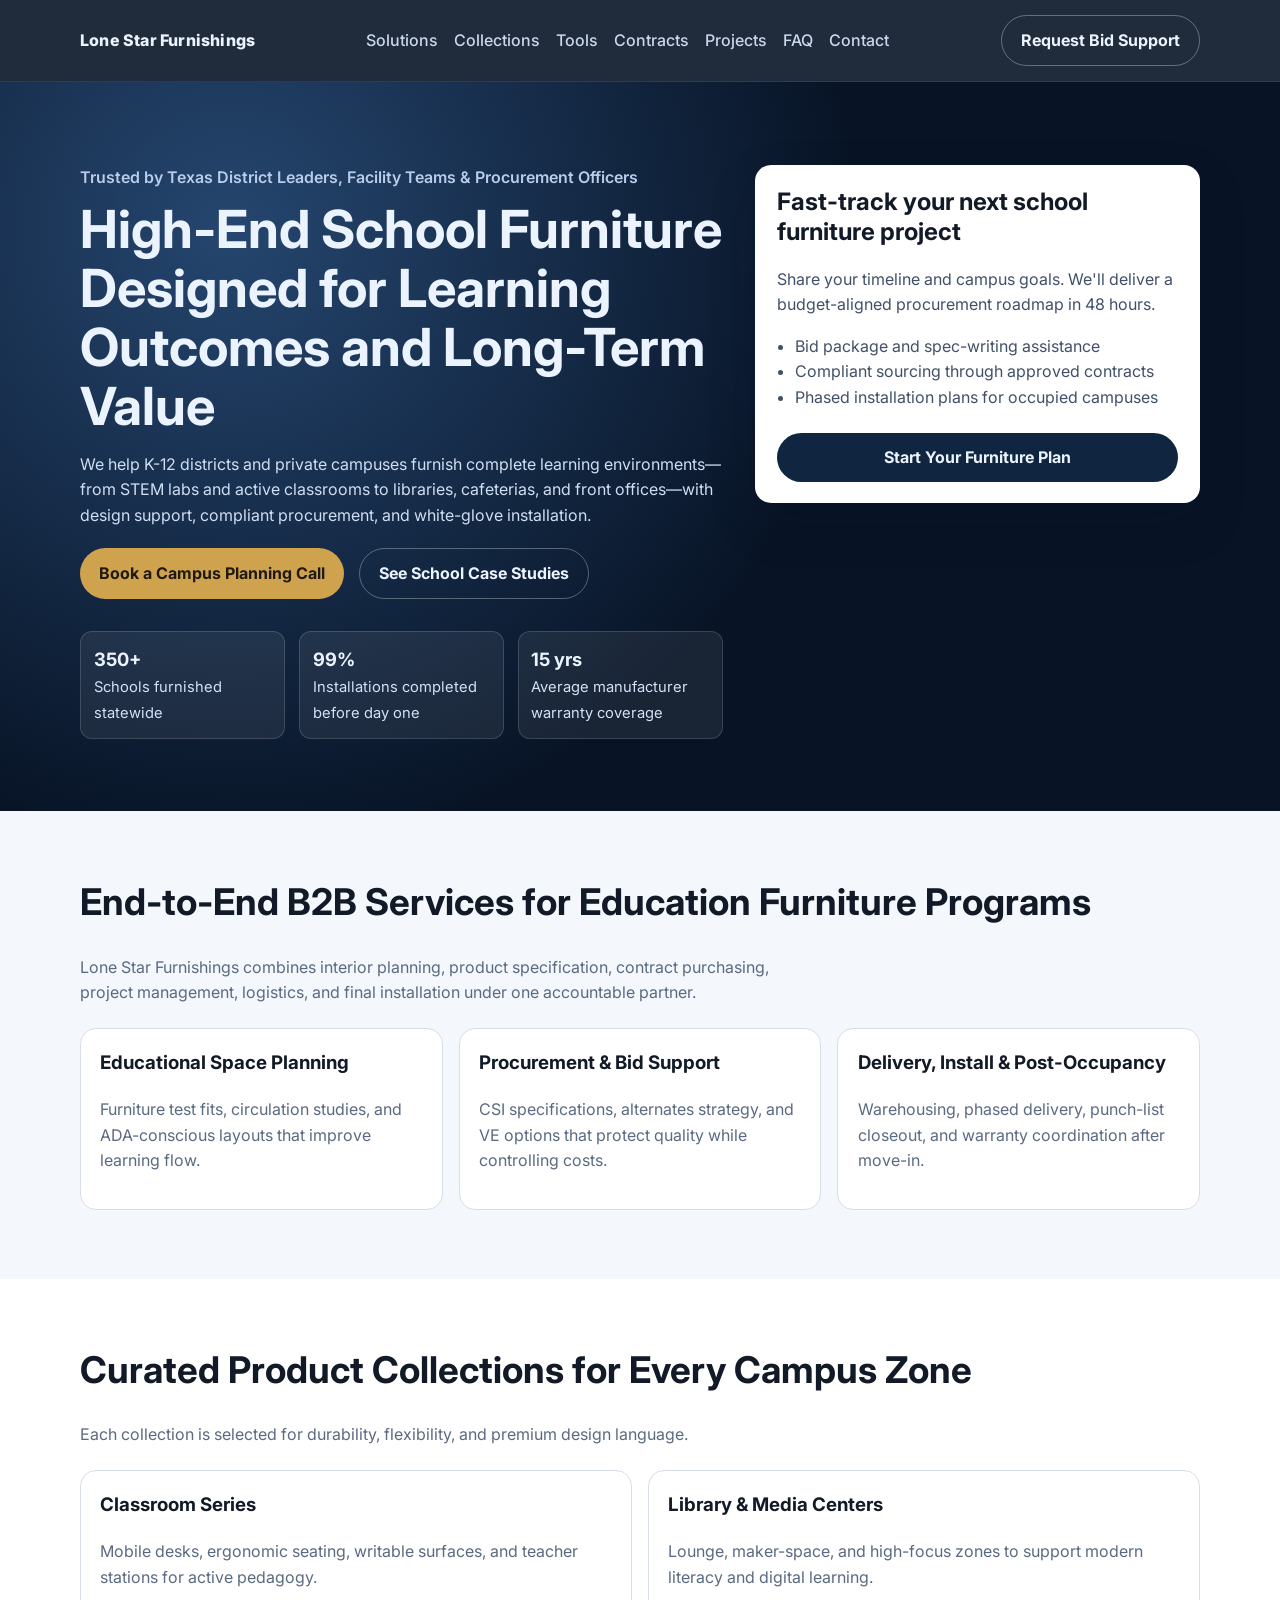
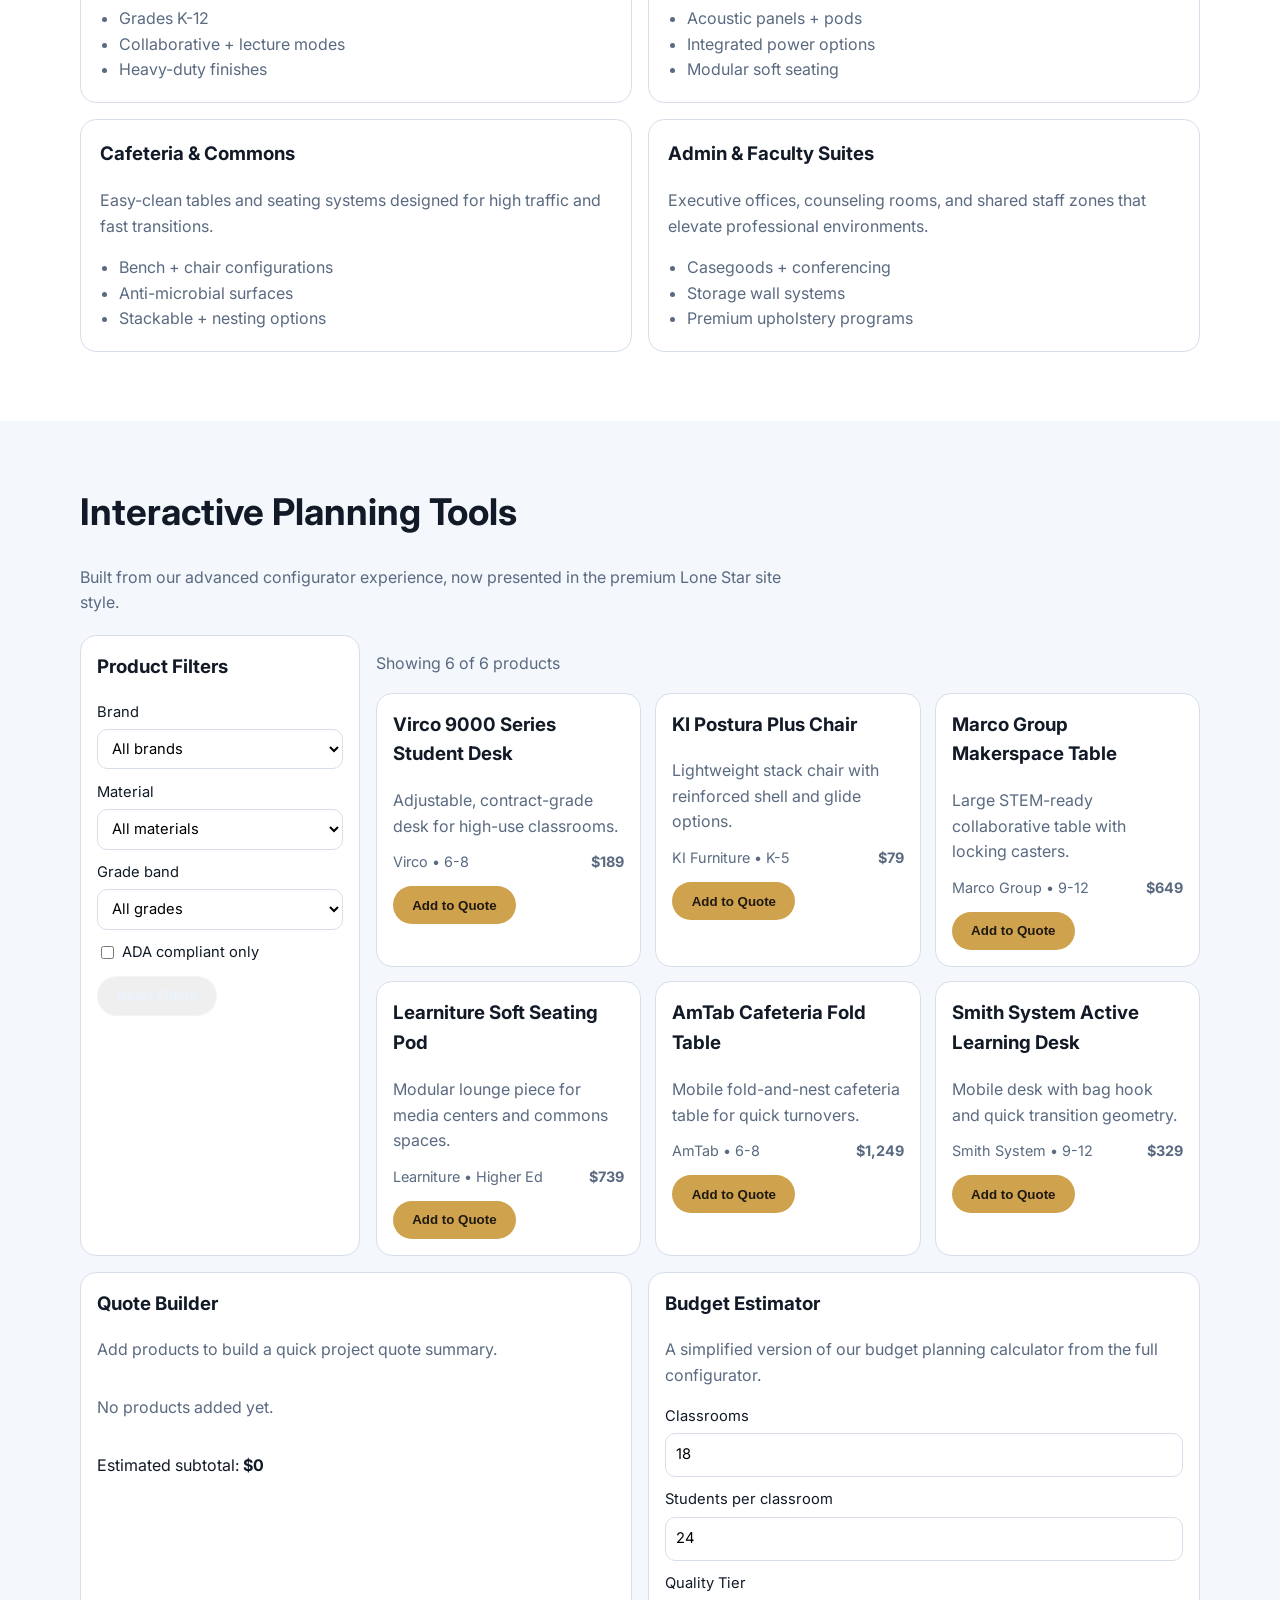
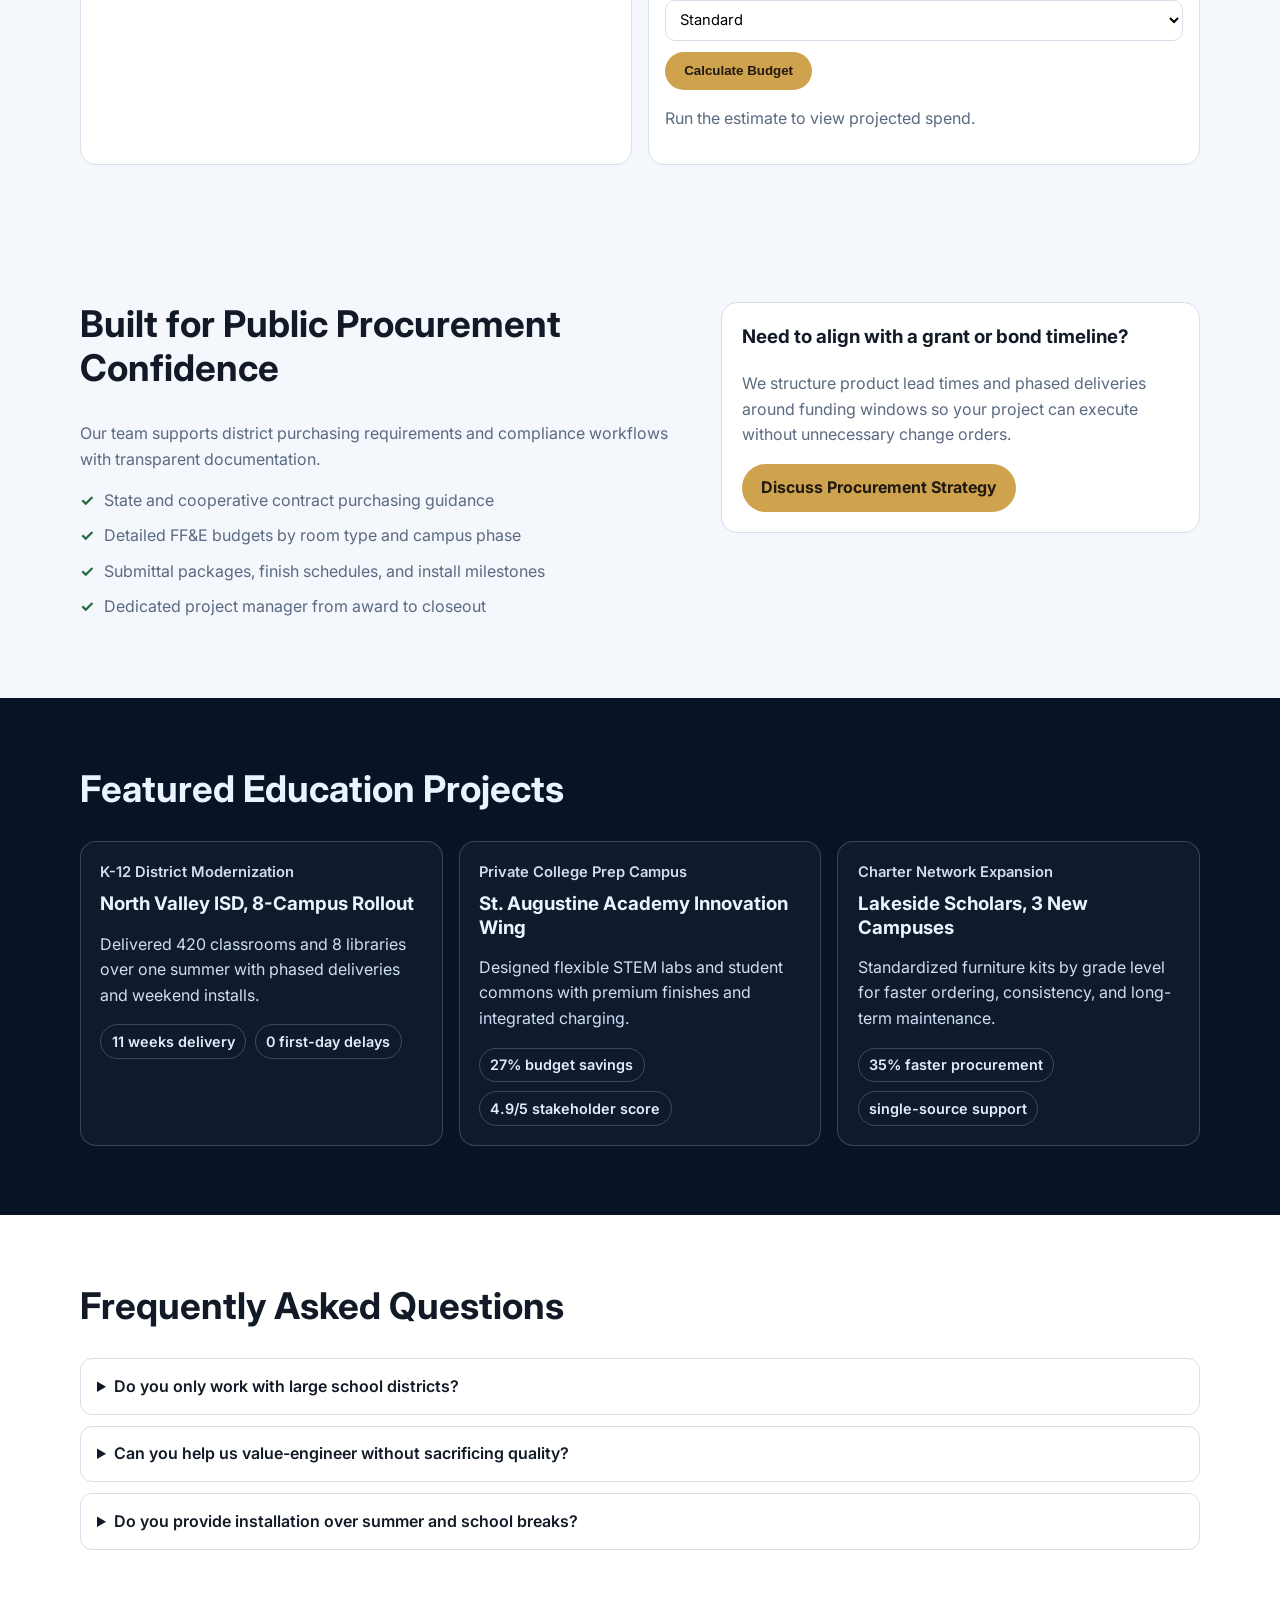
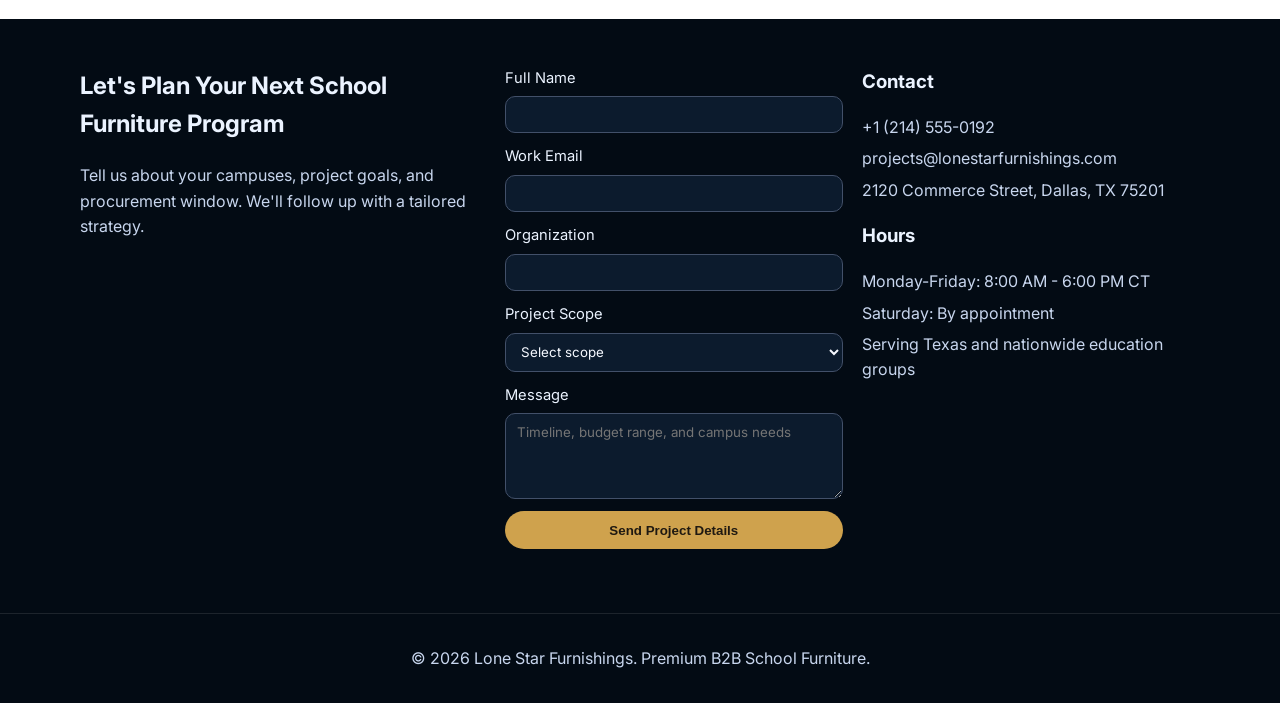
==== commit b8b6d374: "Merge advanced planning tools into index design" ====
--- a/index.html
+++ b/index.html
@@ -24,6 +24,7 @@
         <nav class="main-nav" id="primary-nav" aria-label="Primary">
           <a href="#solutions">Solutions</a>
           <a href="#collections">Collections</a>
+          <a href="#tools">Tools</a>
           <a href="#contracts">Contracts</a>
           <a href="#projects">Projects</a>
           <a href="#faq">FAQ</a>
@@ -131,6 +132,73 @@
                 <li>Storage wall systems</li>
                 <li>Premium upholstery programs</li>
               </ul>
+            </article>
+          </div>
+        </div>
+      </section>
+
+
+      <section id="tools" class="section section-light">
+        <div class="container">
+          <h2>Interactive Planning Tools</h2>
+          <p class="section-intro">Built from our advanced configurator experience, now presented in the premium Lone Star site style.</p>
+          <div class="tool-layout">
+            <aside class="tool-panel">
+              <h3>Product Filters</h3>
+              <label>Brand
+                <select id="filter-brand">
+                  <option value="All">All brands</option>
+                </select>
+              </label>
+              <label>Material
+                <select id="filter-material">
+                  <option value="All">All materials</option>
+                  <option value="Wood">Wood</option>
+                  <option value="Metal">Metal</option>
+                  <option value="Plastic">Plastic</option>
+                  <option value="Upholstered">Upholstered</option>
+                </select>
+              </label>
+              <label>Grade band
+                <select id="filter-grade">
+                  <option value="All">All grades</option>
+                  <option value="K-5">K-5</option>
+                  <option value="6-8">6-8</option>
+                  <option value="9-12">9-12</option>
+                  <option value="Higher Ed">Higher Ed</option>
+                </select>
+              </label>
+              <label class="checkbox-row"><input id="filter-ada" type="checkbox" /> ADA compliant only</label>
+              <button id="tool-reset" class="btn btn-secondary" type="button">Reset Filters</button>
+            </aside>
+
+            <div>
+              <p id="catalog-results" class="section-intro">Showing 0 products</p>
+              <div id="catalog-grid" class="tool-grid"></div>
+            </div>
+          </div>
+
+          <div class="estimator-grid">
+            <article class="estimator-card">
+              <h3>Quote Builder</h3>
+              <p class="section-intro">Add products to build a quick project quote summary.</p>
+              <div id="quote-items" class="quote-items"></div>
+              <p class="quote-total">Estimated subtotal: <strong id="quote-total">$0</strong></p>
+            </article>
+            <article class="estimator-card">
+              <h3>Budget Estimator</h3>
+              <p class="section-intro">A simplified version of our budget planning calculator from the full configurator.</p>
+              <label>Classrooms <input id="budget-classrooms" type="number" min="1" value="18" /></label>
+              <label>Students per classroom <input id="budget-students" type="number" min="1" value="24" /></label>
+              <label>Quality Tier
+                <select id="budget-tier">
+                  <option value="budget">Budget</option>
+                  <option value="standard" selected>Standard</option>
+                  <option value="premium">Premium</option>
+                </select>
+              </label>
+              <button id="run-budget" class="btn btn-primary" type="button">Calculate Budget</button>
+              <p id="budget-output" class="section-intro">Run the estimate to view projected spend.</p>
             </article>
           </div>
         </div>
--- a/styles.css
+++ b/styles.css
@@ -494,10 +494,102 @@
   padding: 1rem;
 }
 
+
+.tool-layout {
+  margin-top: 1.2rem;
+  display: grid;
+  gap: 1rem;
+  grid-template-columns: 280px 1fr;
+}
+
+.tool-panel,
+.estimator-card,
+.tool-card {
+  background: #fff;
+  border: 1px solid var(--border);
+  border-radius: var(--radius);
+  padding: 1rem;
+}
+
+.tool-panel h3,
+.estimator-card h3,
+.tool-card h3 {
+  margin-top: 0;
+}
+
+.tool-panel label,
+.estimator-card label {
+  display: grid;
+  gap: 0.3rem;
+  margin-bottom: 0.7rem;
+  font-size: 0.92rem;
+}
+
+.tool-panel select,
+.estimator-card input,
+.estimator-card select {
+  border: 1px solid var(--border);
+  border-radius: 10px;
+  padding: 0.58rem 0.62rem;
+  font: inherit;
+  background: #fff;
+}
+
+.checkbox-row {
+  display: flex !important;
+  align-items: center;
+  gap: 0.45rem;
+}
+
+.tool-grid {
+  display: grid;
+  gap: 0.9rem;
+  grid-template-columns: repeat(3, minmax(0, 1fr));
+}
+
+.tool-card p {
+  color: var(--muted);
+  margin-bottom: 0.7rem;
+}
+
+.tool-meta {
+  display: flex;
+  justify-content: space-between;
+  align-items: center;
+  margin-bottom: 0.8rem;
+  color: var(--muted);
+  font-size: 0.9rem;
+}
+
+.estimator-grid {
+  margin-top: 1rem;
+  display: grid;
+  gap: 1rem;
+  grid-template-columns: repeat(2, minmax(0, 1fr));
+}
+
+.quote-items {
+  display: grid;
+  gap: 0.55rem;
+}
+
+.quote-row {
+  display: flex;
+  justify-content: space-between;
+  gap: 0.7rem;
+  color: var(--muted);
+}
+
+.quote-total {
+  margin-bottom: 0;
+}
+
 @media (max-width: 1024px) {
   .hero-grid,
   .contracts-wrap,
-  .footer-grid {
+  .footer-grid,
+  .tool-layout,
+  .estimator-grid {
     grid-template-columns: 1fr;
   }
 
@@ -507,6 +599,10 @@
 
   .projects-grid {
     grid-template-columns: 1fr 1fr;
+  }
+
+  .tool-grid {
+    grid-template-columns: repeat(2, minmax(0, 1fr));
   }
 }
 
@@ -543,7 +639,8 @@
   .hero-metrics,
   .cards-grid,
   .collection-grid,
-  .projects-grid {
+  .projects-grid,
+  .tool-grid {
     grid-template-columns: 1fr;
   }
 }
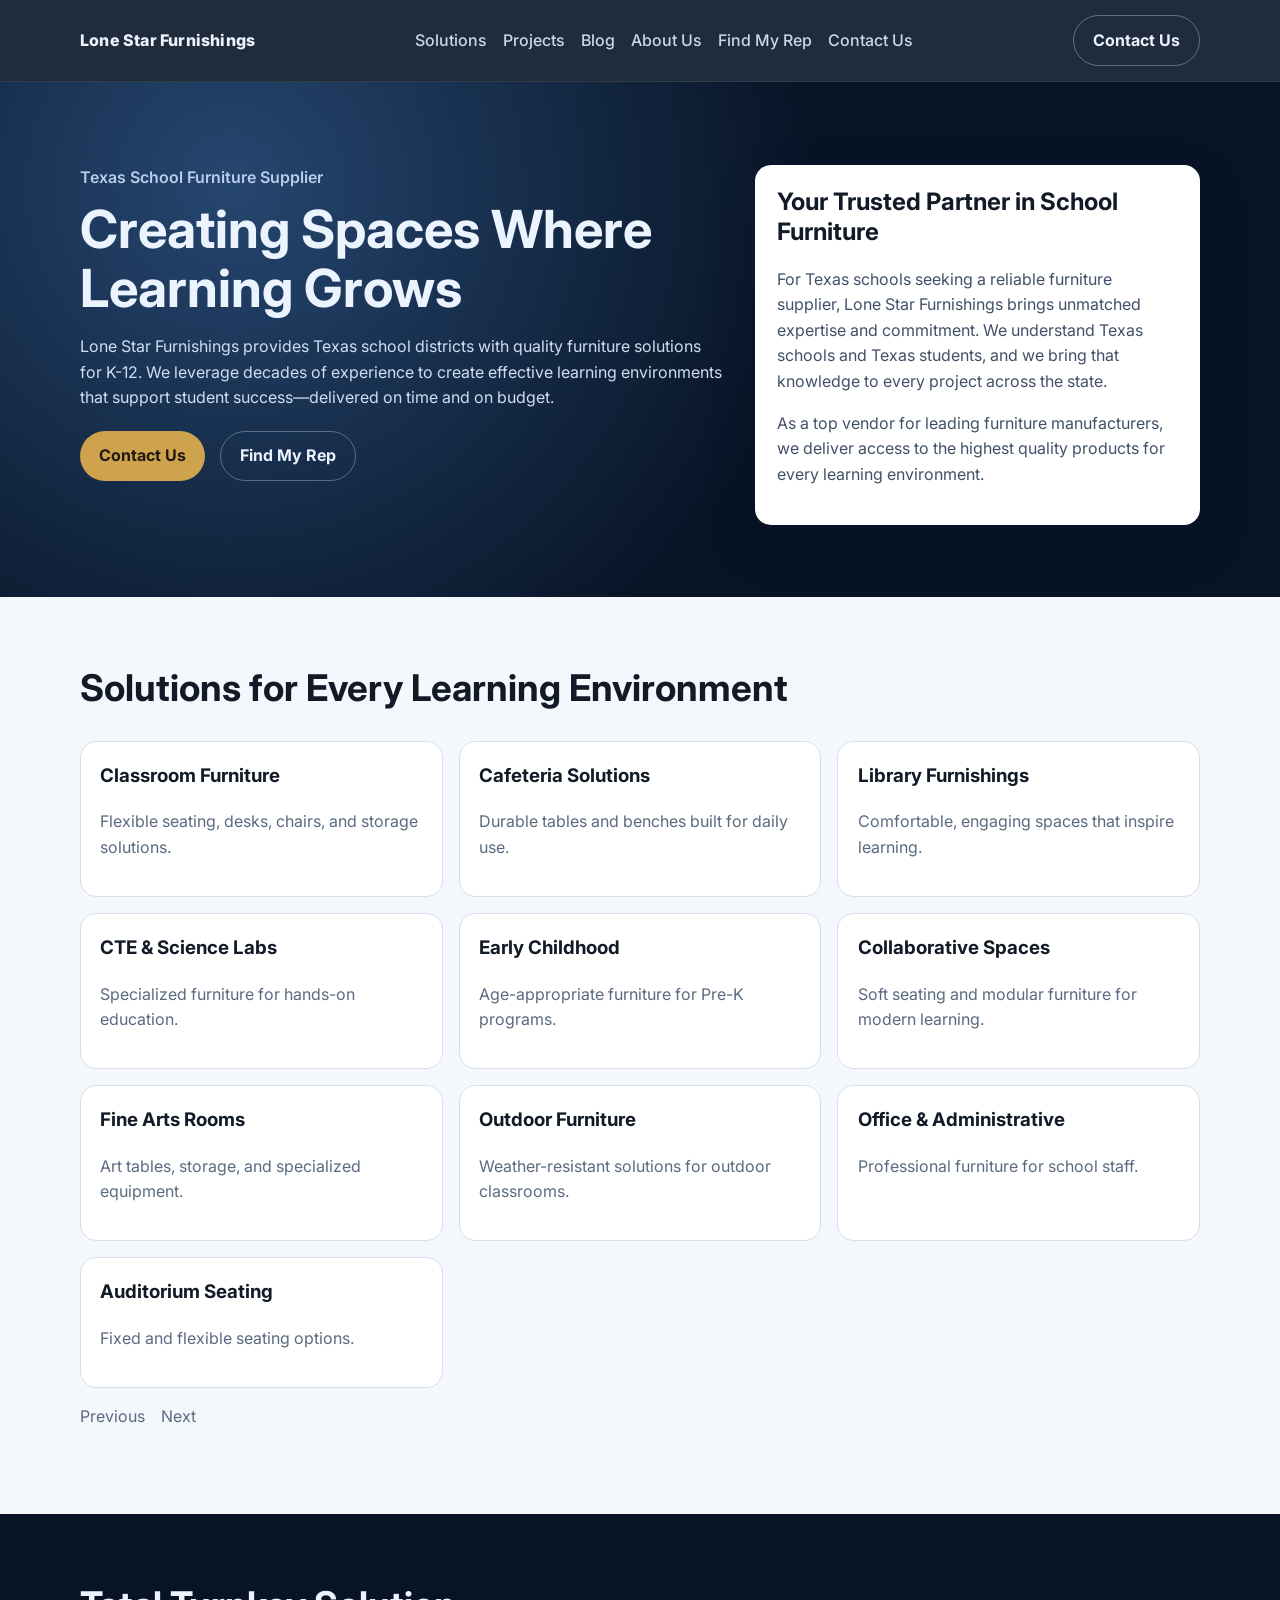
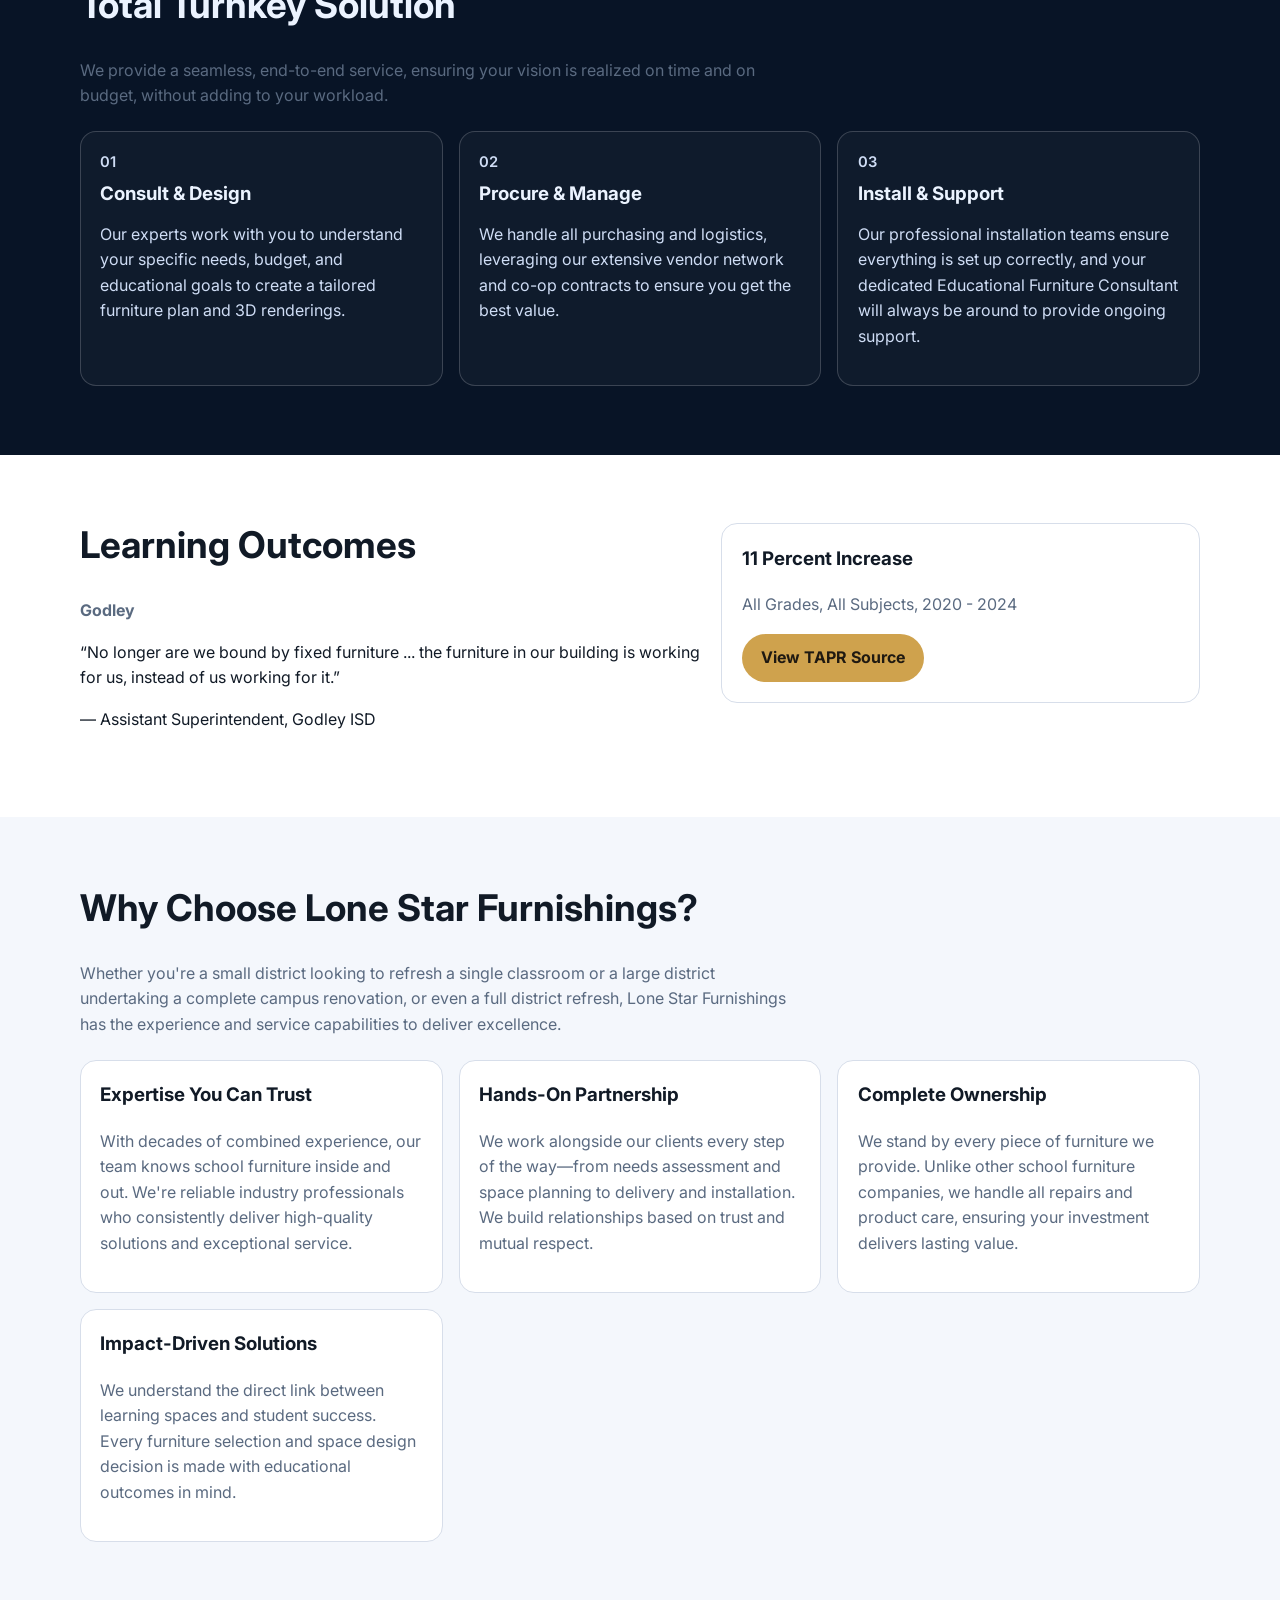
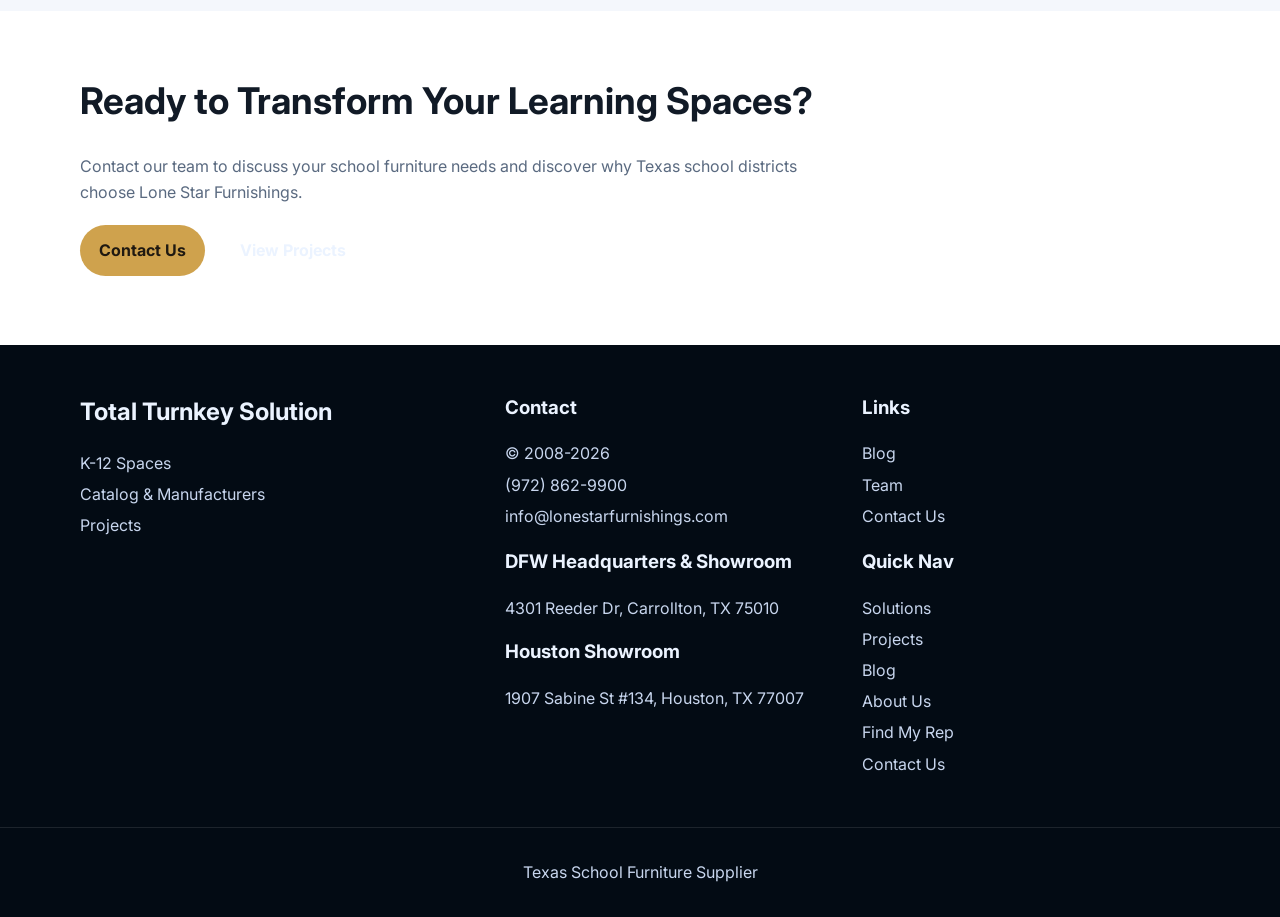
==== commit 3348267c: "Update homepage with official Lone Star Furnishings content" ====
--- a/index.html
+++ b/index.html
@@ -3,10 +3,10 @@
   <head>
     <meta charset="UTF-8" />
     <meta name="viewport" content="width=device-width, initial-scale=1.0" />
-    <title>Lone Star Furnishings | Premium B2B School Furniture</title>
+    <title>Lone Star Furnishings | Texas School Furniture Supplier</title>
     <meta
       name="description"
-      content="Lone Star Furnishings is a premium B2B school furniture partner delivering classroom, library, cafeteria, and administrative furnishings for K-12 districts, charter schools, and private campuses."
+      content="Lone Star Furnishings provides Texas school districts with quality K-12 furniture solutions, from classroom and library furnishings to turnkey project design, procurement, and installation."
     />
     <link rel="preconnect" href="https://fonts.googleapis.com" />
     <link rel="preconnect" href="https://fonts.gstatic.com" crossorigin />
@@ -23,261 +23,204 @@
         <button class="menu-toggle" aria-expanded="false" aria-controls="primary-nav" aria-label="Open menu">☰</button>
         <nav class="main-nav" id="primary-nav" aria-label="Primary">
           <a href="#solutions">Solutions</a>
-          <a href="#collections">Collections</a>
-          <a href="#tools">Tools</a>
-          <a href="#contracts">Contracts</a>
           <a href="#projects">Projects</a>
-          <a href="#faq">FAQ</a>
-          <a href="#contact">Contact</a>
+          <a href="#blog">Blog</a>
+          <a href="#about">About Us</a>
+          <a href="#rep">Find My Rep</a>
+          <a href="#contact">Contact Us</a>
         </nav>
-        <a class="btn btn-nav" href="#contact">Request Bid Support</a>
+        <a class="btn btn-nav" href="#contact">Contact Us</a>
       </div>
     </header>
 
     <main>
-      <section class="hero">
+      <section class="hero" id="about">
         <div class="container hero-grid">
           <div class="hero-content">
-            <p class="eyebrow">Trusted by Texas District Leaders, Facility Teams & Procurement Officers</p>
-            <h1>High-End School Furniture Designed for Learning Outcomes and Long-Term Value</h1>
+            <p class="eyebrow">Texas School Furniture Supplier</p>
+            <h1>Creating Spaces Where Learning Grows</h1>
             <p class="hero-copy">
-              We help K-12 districts and private campuses furnish complete learning environments—from STEM labs and
-              active classrooms to libraries, cafeterias, and front offices—with design support, compliant procurement,
-              and white-glove installation.
+              Lone Star Furnishings provides Texas school districts with quality furniture solutions for K-12. We leverage
+              decades of experience to create effective learning environments that support student success—delivered on
+              time and on budget.
             </p>
             <div class="hero-cta-row">
-              <a class="btn btn-primary" href="#contact">Book a Campus Planning Call</a>
-              <a class="btn btn-secondary" href="#projects">See School Case Studies</a>
+              <a class="btn btn-primary" href="#contact">Contact Us</a>
+              <a class="btn btn-secondary" href="#rep">Find My Rep</a>
             </div>
-            <ul class="hero-metrics" aria-label="Performance metrics">
-              <li><strong>350+</strong><span>Schools furnished statewide</span></li>
-              <li><strong>99%</strong><span>Installations completed before day one</span></li>
-              <li><strong>15 yrs</strong><span>Average manufacturer warranty coverage</span></li>
-            </ul>
-          </div>
-          <aside class="hero-card" aria-label="Consultation card">
-            <h2>Fast-track your next school furniture project</h2>
-            <p>Share your timeline and campus goals. We'll deliver a budget-aligned procurement roadmap in 48 hours.</p>
-            <ul>
-              <li>Bid package and spec-writing assistance</li>
-              <li>Compliant sourcing through approved contracts</li>
-              <li>Phased installation plans for occupied campuses</li>
-            </ul>
-            <a class="btn btn-card" href="#contact">Start Your Furniture Plan</a>
+          </div>
+          <aside class="hero-card" aria-label="Trusted partner">
+            <h2>Your Trusted Partner in School Furniture</h2>
+            <p>
+              For Texas schools seeking a reliable furniture supplier, Lone Star Furnishings brings unmatched expertise
+              and commitment. We understand Texas schools and Texas students, and we bring that knowledge to every
+              project across the state.
+            </p>
+            <p>
+              As a top vendor for leading furniture manufacturers, we deliver access to the highest quality products for
+              every learning environment.
+            </p>
           </aside>
         </div>
       </section>
 
       <section id="solutions" class="section section-light">
         <div class="container">
-          <h2>End-to-End B2B Services for Education Furniture Programs</h2>
+          <h2>Solutions for Every Learning Environment</h2>
+          <div class="cards-grid">
+            <article class="info-card">
+              <h3>Classroom Furniture</h3>
+              <p>Flexible seating, desks, chairs, and storage solutions.</p>
+            </article>
+            <article class="info-card">
+              <h3>Cafeteria Solutions</h3>
+              <p>Durable tables and benches built for daily use.</p>
+            </article>
+            <article class="info-card">
+              <h3>Library Furnishings</h3>
+              <p>Comfortable, engaging spaces that inspire learning.</p>
+            </article>
+            <article class="info-card">
+              <h3>CTE &amp; Science Labs</h3>
+              <p>Specialized furniture for hands-on education.</p>
+            </article>
+            <article class="info-card">
+              <h3>Early Childhood</h3>
+              <p>Age-appropriate furniture for Pre-K programs.</p>
+            </article>
+            <article class="info-card">
+              <h3>Collaborative Spaces</h3>
+              <p>Soft seating and modular furniture for modern learning.</p>
+            </article>
+            <article class="info-card">
+              <h3>Fine Arts Rooms</h3>
+              <p>Art tables, storage, and specialized equipment.</p>
+            </article>
+            <article class="info-card">
+              <h3>Outdoor Furniture</h3>
+              <p>Weather-resistant solutions for outdoor classrooms.</p>
+            </article>
+            <article class="info-card">
+              <h3>Office &amp; Administrative</h3>
+              <p>Professional furniture for school staff.</p>
+            </article>
+            <article class="info-card">
+              <h3>Auditorium Seating</h3>
+              <p>Fixed and flexible seating options.</p>
+            </article>
+          </div>
+          <p class="section-intro">Previous &nbsp;&nbsp; Next</p>
+        </div>
+      </section>
+
+      <section id="projects" class="section section-dark">
+        <div class="container">
+          <h2>Total Turnkey Solution</h2>
           <p class="section-intro">
-            Lone Star Furnishings combines interior planning, product specification, contract purchasing, project
-            management, logistics, and final installation under one accountable partner.
+            We provide a seamless, end-to-end service, ensuring your vision is realized on time and on budget, without
+            adding to your workload.
+          </p>
+          <div class="projects-grid">
+            <article class="project-card">
+              <p class="project-label">01</p>
+              <h3>Consult &amp; Design</h3>
+              <p>
+                Our experts work with you to understand your specific needs, budget, and educational goals to create a
+                tailored furniture plan and 3D renderings.
+              </p>
+            </article>
+            <article class="project-card">
+              <p class="project-label">02</p>
+              <h3>Procure &amp; Manage</h3>
+              <p>
+                We handle all purchasing and logistics, leveraging our extensive vendor network and co-op contracts to
+                ensure you get the best value.
+              </p>
+            </article>
+            <article class="project-card">
+              <p class="project-label">03</p>
+              <h3>Install &amp; Support</h3>
+              <p>
+                Our professional installation teams ensure everything is set up correctly, and your dedicated Educational
+                Furniture Consultant will always be around to provide ongoing support.
+              </p>
+            </article>
+          </div>
+        </div>
+      </section>
+
+      <section class="section" id="learning-outcomes">
+        <div class="container contracts-wrap">
+          <div>
+            <h2>Learning Outcomes</h2>
+            <p class="section-intro"><strong>Godley</strong></p>
+            <p>
+              “No longer are we bound by fixed furniture ... the furniture in our building is working for us, instead of
+              us working for it.”
+            </p>
+            <p>— Assistant Superintendent, Godley ISD</p>
+          </div>
+          <aside class="contracts-card">
+            <h3>11 Percent Increase</h3>
+            <p>All Grades, All Subjects, 2020 - 2024</p>
+            <a class="btn btn-primary" href="https://www.godleyisd.net/about/about/texas-academic-progress-reports-taprs"
+              >View TAPR Source</a
+            >
+          </aside>
+        </div>
+      </section>
+
+      <section class="section section-light" id="why-us">
+        <div class="container">
+          <h2>Why Choose Lone Star Furnishings?</h2>
+          <p class="section-intro">
+            Whether you're a small district looking to refresh a single classroom or a large district undertaking a
+            complete campus renovation, or even a full district refresh, Lone Star Furnishings has the experience and
+            service capabilities to deliver excellence.
           </p>
           <div class="cards-grid">
             <article class="info-card">
-              <h3>Educational Space Planning</h3>
-              <p>Furniture test fits, circulation studies, and ADA-conscious layouts that improve learning flow.</p>
-            </article>
-            <article class="info-card">
-              <h3>Procurement & Bid Support</h3>
-              <p>CSI specifications, alternates strategy, and VE options that protect quality while controlling costs.</p>
-            </article>
-            <article class="info-card">
-              <h3>Delivery, Install & Post-Occupancy</h3>
-              <p>Warehousing, phased delivery, punch-list closeout, and warranty coordination after move-in.</p>
-            </article>
-          </div>
-        </div>
-      </section>
-
-      <section id="collections" class="section">
-        <div class="container">
-          <h2>Curated Product Collections for Every Campus Zone</h2>
-          <p class="section-intro">Each collection is selected for durability, flexibility, and premium design language.</p>
-          <div class="collection-grid">
-            <article class="collection-card">
-              <h3>Classroom Series</h3>
-              <p>Mobile desks, ergonomic seating, writable surfaces, and teacher stations for active pedagogy.</p>
-              <ul>
-                <li>Grades K-12</li>
-                <li>Collaborative + lecture modes</li>
-                <li>Heavy-duty finishes</li>
-              </ul>
-            </article>
-            <article class="collection-card">
-              <h3>Library & Media Centers</h3>
-              <p>Lounge, maker-space, and high-focus zones to support modern literacy and digital learning.</p>
-              <ul>
-                <li>Acoustic panels + pods</li>
-                <li>Integrated power options</li>
-                <li>Modular soft seating</li>
-              </ul>
-            </article>
-            <article class="collection-card">
-              <h3>Cafeteria & Commons</h3>
-              <p>Easy-clean tables and seating systems designed for high traffic and fast transitions.</p>
-              <ul>
-                <li>Bench + chair configurations</li>
-                <li>Anti-microbial surfaces</li>
-                <li>Stackable + nesting options</li>
-              </ul>
-            </article>
-            <article class="collection-card">
-              <h3>Admin & Faculty Suites</h3>
-              <p>Executive offices, counseling rooms, and shared staff zones that elevate professional environments.</p>
-              <ul>
-                <li>Casegoods + conferencing</li>
-                <li>Storage wall systems</li>
-                <li>Premium upholstery programs</li>
-              </ul>
-            </article>
-          </div>
-        </div>
-      </section>
-
-
-      <section id="tools" class="section section-light">
-        <div class="container">
-          <h2>Interactive Planning Tools</h2>
-          <p class="section-intro">Built from our advanced configurator experience, now presented in the premium Lone Star site style.</p>
-          <div class="tool-layout">
-            <aside class="tool-panel">
-              <h3>Product Filters</h3>
-              <label>Brand
-                <select id="filter-brand">
-                  <option value="All">All brands</option>
-                </select>
-              </label>
-              <label>Material
-                <select id="filter-material">
-                  <option value="All">All materials</option>
-                  <option value="Wood">Wood</option>
-                  <option value="Metal">Metal</option>
-                  <option value="Plastic">Plastic</option>
-                  <option value="Upholstered">Upholstered</option>
-                </select>
-              </label>
-              <label>Grade band
-                <select id="filter-grade">
-                  <option value="All">All grades</option>
-                  <option value="K-5">K-5</option>
-                  <option value="6-8">6-8</option>
-                  <option value="9-12">9-12</option>
-                  <option value="Higher Ed">Higher Ed</option>
-                </select>
-              </label>
-              <label class="checkbox-row"><input id="filter-ada" type="checkbox" /> ADA compliant only</label>
-              <button id="tool-reset" class="btn btn-secondary" type="button">Reset Filters</button>
-            </aside>
-
-            <div>
-              <p id="catalog-results" class="section-intro">Showing 0 products</p>
-              <div id="catalog-grid" class="tool-grid"></div>
-            </div>
-          </div>
-
-          <div class="estimator-grid">
-            <article class="estimator-card">
-              <h3>Quote Builder</h3>
-              <p class="section-intro">Add products to build a quick project quote summary.</p>
-              <div id="quote-items" class="quote-items"></div>
-              <p class="quote-total">Estimated subtotal: <strong id="quote-total">$0</strong></p>
-            </article>
-            <article class="estimator-card">
-              <h3>Budget Estimator</h3>
-              <p class="section-intro">A simplified version of our budget planning calculator from the full configurator.</p>
-              <label>Classrooms <input id="budget-classrooms" type="number" min="1" value="18" /></label>
-              <label>Students per classroom <input id="budget-students" type="number" min="1" value="24" /></label>
-              <label>Quality Tier
-                <select id="budget-tier">
-                  <option value="budget">Budget</option>
-                  <option value="standard" selected>Standard</option>
-                  <option value="premium">Premium</option>
-                </select>
-              </label>
-              <button id="run-budget" class="btn btn-primary" type="button">Calculate Budget</button>
-              <p id="budget-output" class="section-intro">Run the estimate to view projected spend.</p>
-            </article>
-          </div>
-        </div>
-      </section>
-
-      <section id="contracts" class="section section-light">
-        <div class="container contracts-wrap">
-          <div>
-            <h2>Built for Public Procurement Confidence</h2>
-            <p class="section-intro">
-              Our team supports district purchasing requirements and compliance workflows with transparent documentation.
-            </p>
-            <ul class="checklist">
-              <li>State and cooperative contract purchasing guidance</li>
-              <li>Detailed FF&E budgets by room type and campus phase</li>
-              <li>Submittal packages, finish schedules, and install milestones</li>
-              <li>Dedicated project manager from award to closeout</li>
-            </ul>
-          </div>
-          <aside class="contracts-card">
-            <h3>Need to align with a grant or bond timeline?</h3>
-            <p>
-              We structure product lead times and phased deliveries around funding windows so your project can execute
-              without unnecessary change orders.
-            </p>
-            <a class="btn btn-primary" href="#contact">Discuss Procurement Strategy</a>
-          </aside>
-        </div>
-      </section>
-
-      <section id="projects" class="section section-dark">
-        <div class="container">
-          <h2>Featured Education Projects</h2>
-          <div class="projects-grid">
-            <article class="project-card">
-              <p class="project-label">K-12 District Modernization</p>
-              <h3>North Valley ISD, 8-Campus Rollout</h3>
-              <p>Delivered 420 classrooms and 8 libraries over one summer with phased deliveries and weekend installs.</p>
-              <div class="project-metrics"><span>11 weeks delivery</span><span>0 first-day delays</span></div>
-            </article>
-            <article class="project-card">
-              <p class="project-label">Private College Prep Campus</p>
-              <h3>St. Augustine Academy Innovation Wing</h3>
-              <p>Designed flexible STEM labs and student commons with premium finishes and integrated charging.</p>
-              <div class="project-metrics"><span>27% budget savings</span><span>4.9/5 stakeholder score</span></div>
-            </article>
-            <article class="project-card">
-              <p class="project-label">Charter Network Expansion</p>
-              <h3>Lakeside Scholars, 3 New Campuses</h3>
-              <p>Standardized furniture kits by grade level for faster ordering, consistency, and long-term maintenance.</p>
-              <div class="project-metrics"><span>35% faster procurement</span><span>single-source support</span></div>
-            </article>
-          </div>
-        </div>
-      </section>
-
-      <section id="faq" class="section">
-        <div class="container">
-          <h2>Frequently Asked Questions</h2>
-          <div class="faq-list">
-            <details>
-              <summary>Do you only work with large school districts?</summary>
-              <p>
-                No. We support public districts, charter operators, private schools, and higher-ed satellite campuses.
-              </p>
-            </details>
-            <details>
-              <summary>Can you help us value-engineer without sacrificing quality?</summary>
-              <p>
-                Yes. We present alternate options by performance tier and clearly show life-cycle impacts before you
-                decide.
-              </p>
-            </details>
-            <details>
-              <summary>Do you provide installation over summer and school breaks?</summary>
-              <p>
-                Absolutely. Most projects are scheduled around academic calendars with weekend and phased support.
-              </p>
-            </details>
+              <h3>Expertise You Can Trust</h3>
+              <p>
+                With decades of combined experience, our team knows school furniture inside and out. We're reliable
+                industry professionals who consistently deliver high-quality solutions and exceptional service.
+              </p>
+            </article>
+            <article class="info-card">
+              <h3>Hands-On Partnership</h3>
+              <p>
+                We work alongside our clients every step of the way—from needs assessment and space planning to delivery
+                and installation. We build relationships based on trust and mutual respect.
+              </p>
+            </article>
+            <article class="info-card">
+              <h3>Complete Ownership</h3>
+              <p>
+                We stand by every piece of furniture we provide. Unlike other school furniture companies, we handle all
+                repairs and product care, ensuring your investment delivers lasting value.
+              </p>
+            </article>
+            <article class="info-card">
+              <h3>Impact-Driven Solutions</h3>
+              <p>
+                We understand the direct link between learning spaces and student success. Every furniture selection and
+                space design decision is made with educational outcomes in mind.
+              </p>
+            </article>
+          </div>
+        </div>
+      </section>
+
+      <section class="section" id="rep">
+        <div class="container">
+          <h2>Ready to Transform Your Learning Spaces?</h2>
+          <p class="section-intro">
+            Contact our team to discuss your school furniture needs and discover why Texas school districts choose Lone
+            Star Furnishings.
+          </p>
+          <div class="hero-cta-row">
+            <a class="btn btn-primary" href="#contact">Contact Us</a>
+            <a class="btn btn-secondary" href="#projects">View Projects</a>
           </div>
         </div>
       </section>
@@ -286,59 +229,45 @@
     <footer id="contact" class="site-footer">
       <div class="container footer-grid">
         <div>
-          <h2>Let's Plan Your Next School Furniture Program</h2>
-          <p>
-            Tell us about your campuses, project goals, and procurement window. We'll follow up with a tailored
-            strategy.
-          </p>
-        </div>
-        <form class="lead-form" action="mailto:projects@lonestarfurnishings.com" method="post" enctype="text/plain">
-          <label>
-            Full Name
-            <input type="text" name="name" required />
-          </label>
-          <label>
-            Work Email
-            <input type="email" name="email" required />
-          </label>
-          <label>
-            Organization
-            <input type="text" name="organization" required />
-          </label>
-          <label>
-            Project Scope
-            <select name="scope" required>
-              <option value="">Select scope</option>
-              <option>Single campus refresh</option>
-              <option>Multi-campus rollout</option>
-              <option>New campus / new build</option>
-              <option>FF&E standards program</option>
-            </select>
-          </label>
-          <label>
-            Message
-            <textarea name="message" rows="4" placeholder="Timeline, budget range, and campus needs"></textarea>
-          </label>
-          <button class="btn btn-primary" type="submit">Send Project Details</button>
-          <p class="form-note" role="status" aria-live="polite"></p>
-        </form>
+          <h2>Total Turnkey Solution</h2>
+          <ul>
+            <li>K-12 Spaces</li>
+            <li>Catalog &amp; Manufacturers</li>
+            <li>Projects</li>
+          </ul>
+        </div>
         <div>
           <h3>Contact</h3>
           <ul>
-            <li><a href="tel:+12145550192">+1 (214) 555-0192</a></li>
-            <li><a href="mailto:projects@lonestarfurnishings.com">projects@lonestarfurnishings.com</a></li>
-            <li>2120 Commerce Street, Dallas, TX 75201</li>
-          </ul>
-          <h3>Hours</h3>
-          <ul>
-            <li>Monday-Friday: 8:00 AM - 6:00 PM CT</li>
-            <li>Saturday: By appointment</li>
-            <li>Serving Texas and nationwide education groups</li>
+            <li>© 2008-2026</li>
+            <li><a href="tel:+19728629900">(972) 862-9900</a></li>
+            <li><a href="mailto:info@lonestarfurnishings.com">info@lonestarfurnishings.com</a></li>
+          </ul>
+          <h3>DFW Headquarters &amp; Showroom</h3>
+          <p>4301 Reeder Dr, Carrollton, TX 75010</p>
+          <h3>Houston Showroom</h3>
+          <p>1907 Sabine St #134, Houston, TX 77007</p>
+        </div>
+        <div id="blog">
+          <h3>Links</h3>
+          <ul>
+            <li><a href="#blog">Blog</a></li>
+            <li><a href="#about">Team</a></li>
+            <li><a href="#contact">Contact Us</a></li>
+          </ul>
+          <h3>Quick Nav</h3>
+          <ul>
+            <li><a href="#solutions">Solutions</a></li>
+            <li><a href="#projects">Projects</a></li>
+            <li><a href="#blog">Blog</a></li>
+            <li><a href="#about">About Us</a></li>
+            <li><a href="#rep">Find My Rep</a></li>
+            <li><a href="#contact">Contact Us</a></li>
           </ul>
         </div>
       </div>
       <div class="footer-bottom">
-        <p>© 2026 Lone Star Furnishings. Premium B2B School Furniture.</p>
+        <p>Texas School Furniture Supplier</p>
       </div>
     </footer>
 
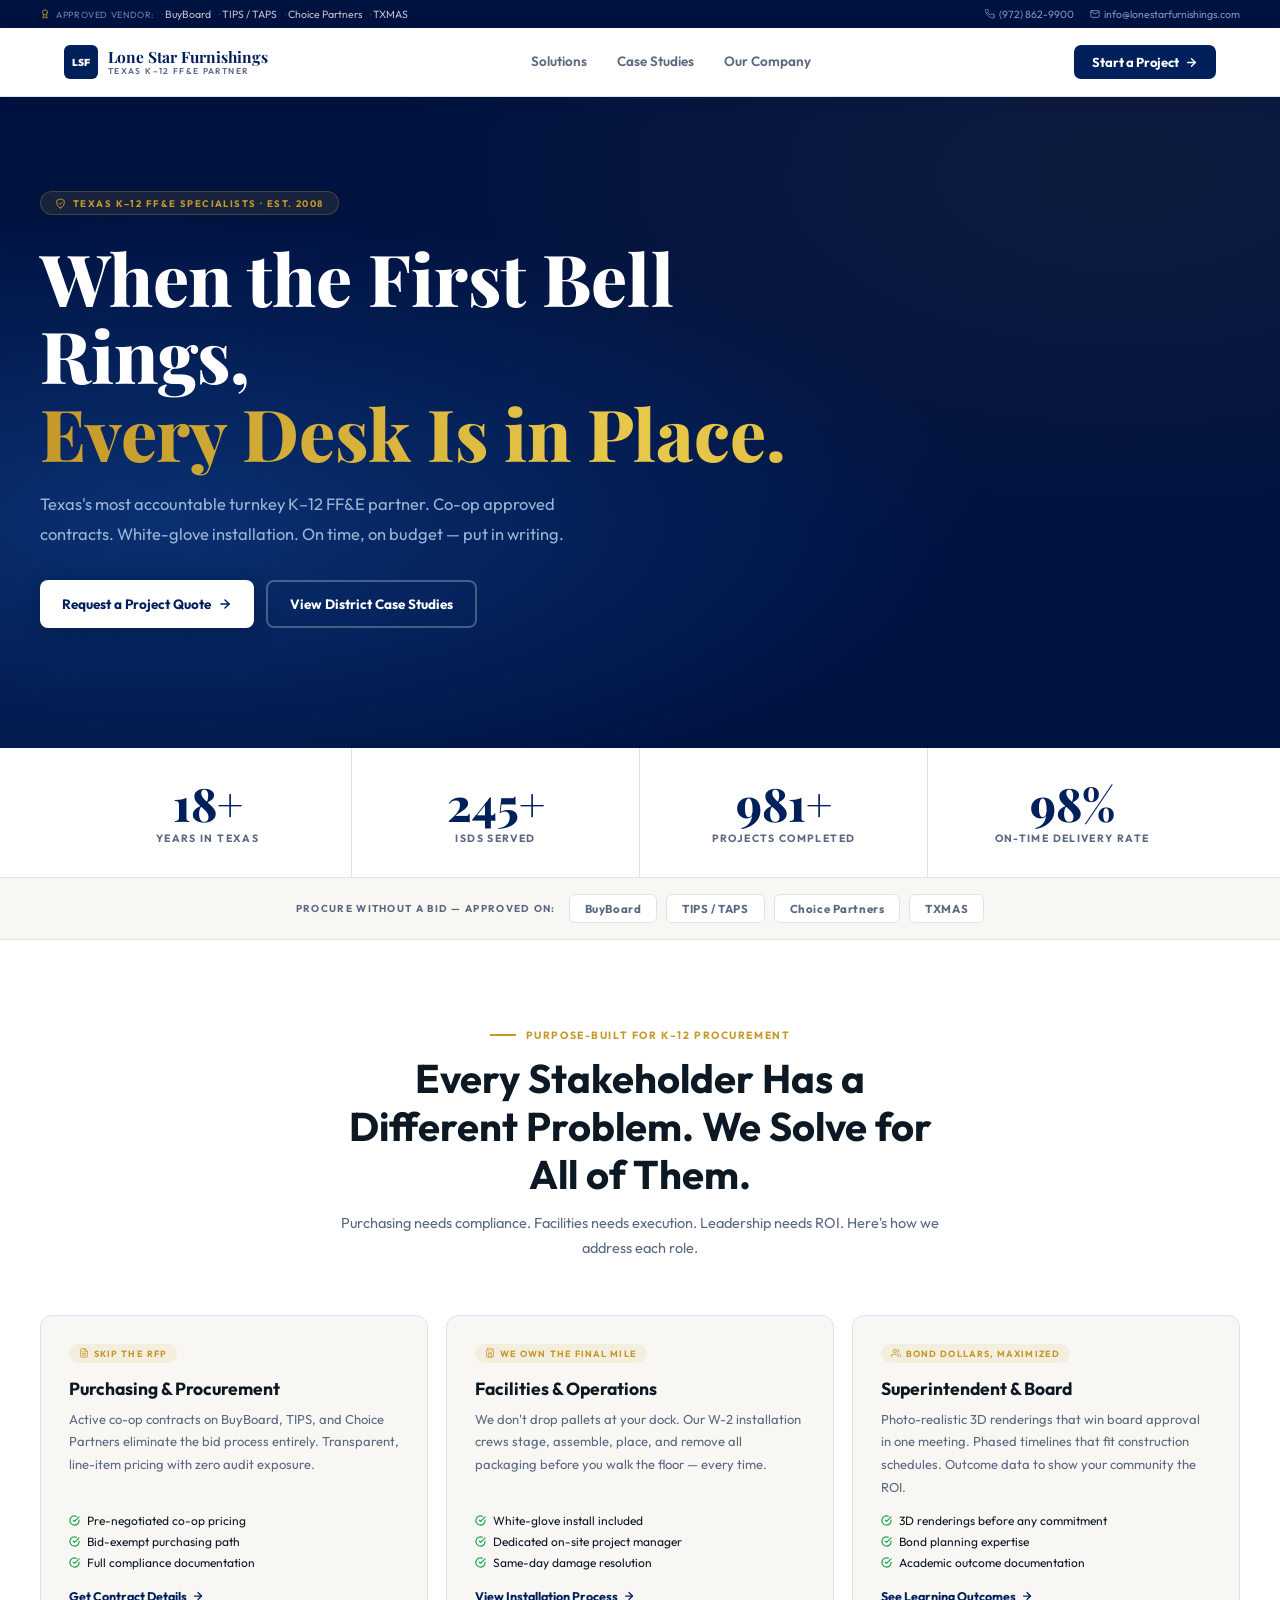
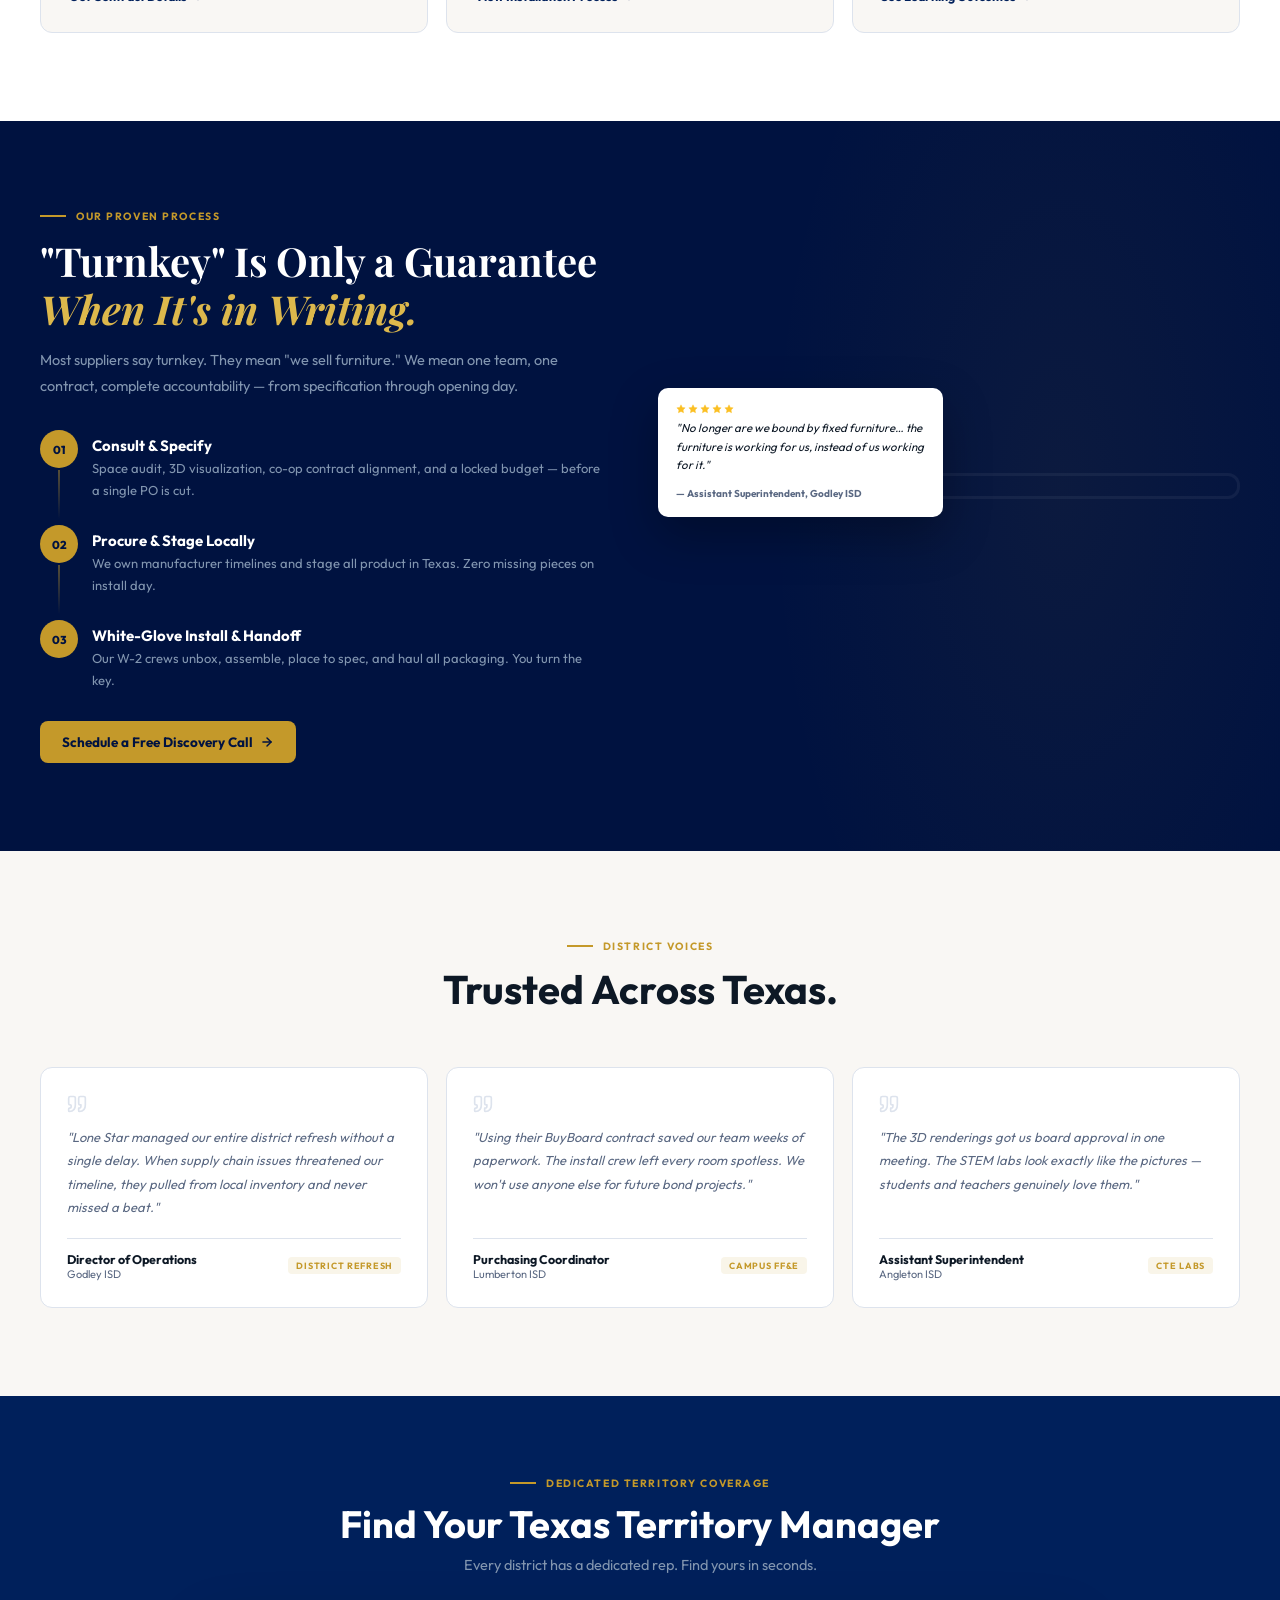
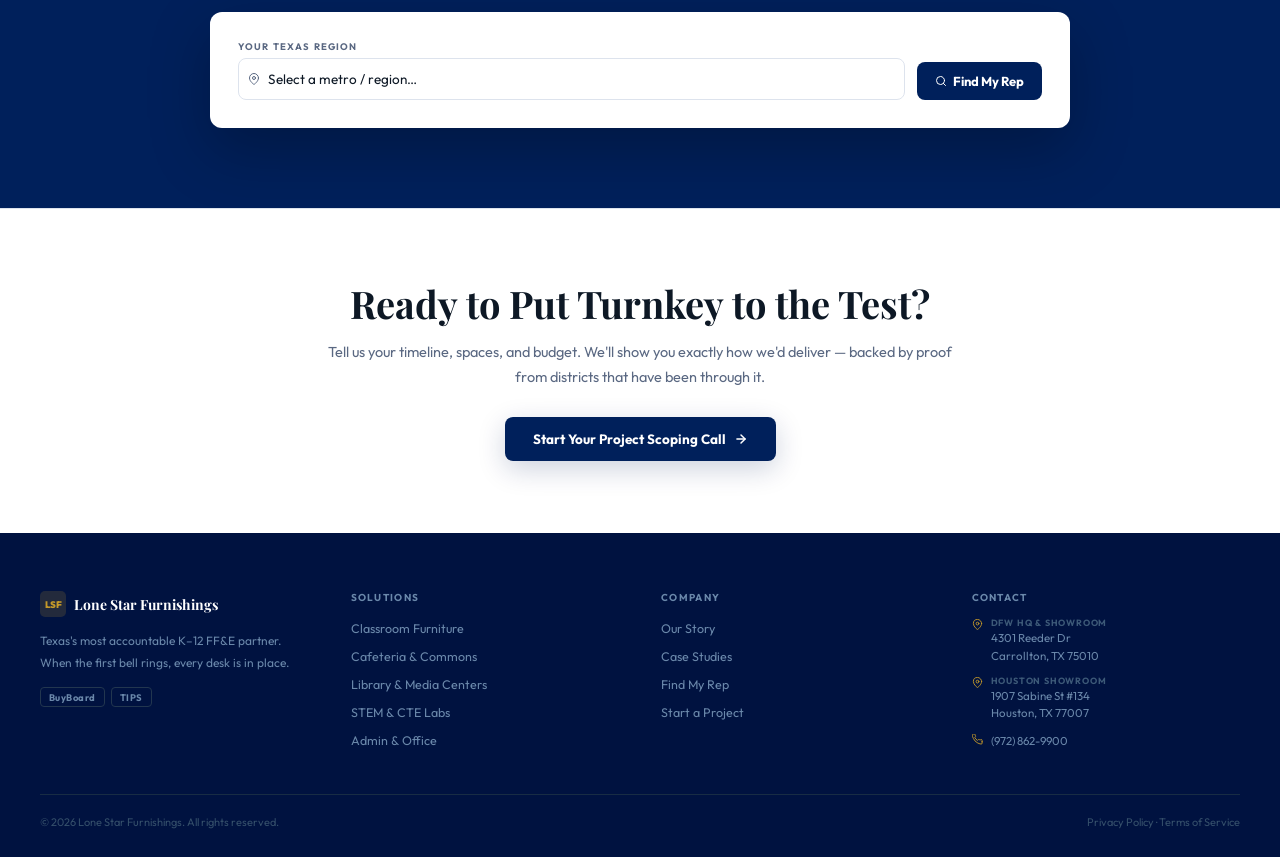
==== commit 7517815e: "Add files via upload" ====
--- a/index.html
+++ b/index.html
@@ -1,276 +1,90 @@
 <!DOCTYPE html>
 <html lang="en">
-  <head>
-    <meta charset="UTF-8" />
-    <meta name="viewport" content="width=device-width, initial-scale=1.0" />
-    <title>Lone Star Furnishings | Texas School Furniture Supplier</title>
-    <meta
-      name="description"
-      content="Lone Star Furnishings provides Texas school districts with quality K-12 furniture solutions, from classroom and library furnishings to turnkey project design, procurement, and installation."
-    />
-    <link rel="preconnect" href="https://fonts.googleapis.com" />
-    <link rel="preconnect" href="https://fonts.gstatic.com" crossorigin />
-    <link
-      href="https://fonts.googleapis.com/css2?family=Inter:wght@400;500;600;700;800&display=swap"
-      rel="stylesheet"
-    />
-    <link rel="stylesheet" href="styles.css" />
-  </head>
-  <body>
-    <header class="site-header">
-      <div class="container nav-wrap">
-        <a href="#" class="brand">Lone Star Furnishings</a>
-        <button class="menu-toggle" aria-expanded="false" aria-controls="primary-nav" aria-label="Open menu">☰</button>
-        <nav class="main-nav" id="primary-nav" aria-label="Primary">
-          <a href="#solutions">Solutions</a>
-          <a href="#projects">Projects</a>
-          <a href="#blog">Blog</a>
-          <a href="#about">About Us</a>
-          <a href="#rep">Find My Rep</a>
-          <a href="#contact">Contact Us</a>
-        </nav>
-        <a class="btn btn-nav" href="#contact">Contact Us</a>
+<head>
+  <meta charset="UTF-8"/>
+  <meta name="viewport" content="width=device-width, initial-scale=1.0"/>
+  <meta name="description" content="Lone Star Furnishings — Texas's most accountable K-12 turnkey FF&E partner. BuyBoard & TIPS approved. White-glove installation. On time, on budget."/>
+  <meta name="keywords" content="Texas school furniture, K-12 furniture supplier, BuyBoard furniture, school FF&E Texas, turnkey school furniture"/>
+  <meta property="og:title" content="Lone Star Furnishings | Texas K–12 FF&E Partner"/>
+  <meta property="og:description" content="When the first bell rings, every desk is in place. Co-op approved. White-glove installation. Serving Texas ISDs since 2008."/>
+  <meta property="og:type" content="website"/>
+  <title>Lone Star Furnishings | Texas K–12 FF&E Partner</title>
+  <link rel="stylesheet" href="style.css"/>
+  <link rel="icon" type="image/svg+xml" href="data:image/svg+xml,<svg xmlns='http://www.w3.org/2000/svg' viewBox='0 0 32 32'><rect width='32' height='32' rx='6' fill='%2300205B'/><text x='16' y='22' text-anchor='middle' fill='white' font-size='11' font-weight='900' font-family='serif'>LSF</text></svg>"/>
+</head>
+<body>
+
+  <!-- ── Utility Top Bar ── -->
+  <div id="top-bar">
+    <div class="top-bar-inner">
+      <div class="top-bar-left">
+        <svg xmlns="http://www.w3.org/2000/svg" width="10" height="10" viewBox="0 0 24 24" fill="none" stroke="#C4992A" stroke-width="2" stroke-linecap="round" stroke-linejoin="round"><circle cx="12" cy="8" r="6"/><path d="M15.477 12.89L17 22l-5-3-5 3 1.523-9.11"/></svg>
+        <span class="top-bar-label">Approved Vendor:</span>
+        <span class="top-bar-contract"><span class="top-bar-sep">·</span>BuyBoard</span>
+        <span class="top-bar-contract"><span class="top-bar-sep">·</span>TIPS / TAPS</span>
+        <span class="top-bar-contract"><span class="top-bar-sep">·</span>Choice Partners</span>
+        <span class="top-bar-contract"><span class="top-bar-sep">·</span>TXMAS</span>
       </div>
-    </header>
+      <div class="top-bar-right">
+        <a href="tel:9728629900">
+          <svg xmlns="http://www.w3.org/2000/svg" width="10" height="10" viewBox="0 0 24 24" fill="none" stroke="currentColor" stroke-width="2" stroke-linecap="round" stroke-linejoin="round"><path d="M22 16.92v3a2 2 0 01-2.18 2 19.79 19.79 0 01-8.63-3.07A19.5 19.5 0 013.07 9.81 19.79 19.79 0 01.01 1.17 2 2 0 012 0h3a2 2 0 012 1.72 12.84 12.84 0 00.7 2.81 2 2 0 01-.45 2.11L6.09 7.91a16 16 0 006 6l1.27-1.27a2 2 0 012.11-.45 12.84 12.84 0 002.81.7A2 2 0 0122 14v2.92z"/></svg>
+          (972) 862-9900
+        </a>
+        <a href="mailto:info@lonestarfurnishings.com">
+          <svg xmlns="http://www.w3.org/2000/svg" width="10" height="10" viewBox="0 0 24 24" fill="none" stroke="currentColor" stroke-width="2" stroke-linecap="round" stroke-linejoin="round"><path d="M4 4h16c1.1 0 2 .9 2 2v12c0 1.1-.9 2-2 2H4c-1.1 0-2-.9-2-2V6c0-1.1.9-2 2-2z"/><polyline points="22,6 12,12 2,6"/></svg>
+          info@lonestarfurnishings.com
+        </a>
+      </div>
+    </div>
+  </div>
 
-    <main>
-      <section class="hero" id="about">
-        <div class="container hero-grid">
-          <div class="hero-content">
-            <p class="eyebrow">Texas School Furniture Supplier</p>
-            <h1>Creating Spaces Where Learning Grows</h1>
-            <p class="hero-copy">
-              Lone Star Furnishings provides Texas school districts with quality furniture solutions for K-12. We leverage
-              decades of experience to create effective learning environments that support student success—delivered on
-              time and on budget.
-            </p>
-            <div class="hero-cta-row">
-              <a class="btn btn-primary" href="#contact">Contact Us</a>
-              <a class="btn btn-secondary" href="#rep">Find My Rep</a>
-            </div>
-          </div>
-          <aside class="hero-card" aria-label="Trusted partner">
-            <h2>Your Trusted Partner in School Furniture</h2>
-            <p>
-              For Texas schools seeking a reliable furniture supplier, Lone Star Furnishings brings unmatched expertise
-              and commitment. We understand Texas schools and Texas students, and we bring that knowledge to every
-              project across the state.
-            </p>
-            <p>
-              As a top vendor for leading furniture manufacturers, we deliver access to the highest quality products for
-              every learning environment.
-            </p>
-          </aside>
+  <!-- ── Main Navigation ── -->
+  <header id="main-nav">
+    <div class="nav-inner">
+      <a class="nav-logo" onclick="navigateTo('home')" href="#">
+        <div class="nav-logo-badge">LSF</div>
+        <div>
+          <div class="nav-logo-name">Lone Star Furnishings</div>
+          <div class="nav-logo-sub">Texas K–12 FF&E Partner</div>
         </div>
-      </section>
+      </a>
 
-      <section id="solutions" class="section section-light">
-        <div class="container">
-          <h2>Solutions for Every Learning Environment</h2>
-          <div class="cards-grid">
-            <article class="info-card">
-              <h3>Classroom Furniture</h3>
-              <p>Flexible seating, desks, chairs, and storage solutions.</p>
-            </article>
-            <article class="info-card">
-              <h3>Cafeteria Solutions</h3>
-              <p>Durable tables and benches built for daily use.</p>
-            </article>
-            <article class="info-card">
-              <h3>Library Furnishings</h3>
-              <p>Comfortable, engaging spaces that inspire learning.</p>
-            </article>
-            <article class="info-card">
-              <h3>CTE &amp; Science Labs</h3>
-              <p>Specialized furniture for hands-on education.</p>
-            </article>
-            <article class="info-card">
-              <h3>Early Childhood</h3>
-              <p>Age-appropriate furniture for Pre-K programs.</p>
-            </article>
-            <article class="info-card">
-              <h3>Collaborative Spaces</h3>
-              <p>Soft seating and modular furniture for modern learning.</p>
-            </article>
-            <article class="info-card">
-              <h3>Fine Arts Rooms</h3>
-              <p>Art tables, storage, and specialized equipment.</p>
-            </article>
-            <article class="info-card">
-              <h3>Outdoor Furniture</h3>
-              <p>Weather-resistant solutions for outdoor classrooms.</p>
-            </article>
-            <article class="info-card">
-              <h3>Office &amp; Administrative</h3>
-              <p>Professional furniture for school staff.</p>
-            </article>
-            <article class="info-card">
-              <h3>Auditorium Seating</h3>
-              <p>Fixed and flexible seating options.</p>
-            </article>
-          </div>
-          <p class="section-intro">Previous &nbsp;&nbsp; Next</p>
-        </div>
-      </section>
+      <nav class="nav-links">
+        <button class="nav-link" data-page="solutions">Solutions</button>
+        <button class="nav-link" data-page="projects">Case Studies</button>
+        <button class="nav-link" data-page="about">Our Company</button>
+      </nav>
 
-      <section id="projects" class="section section-dark">
-        <div class="container">
-          <h2>Total Turnkey Solution</h2>
-          <p class="section-intro">
-            We provide a seamless, end-to-end service, ensuring your vision is realized on time and on budget, without
-            adding to your workload.
-          </p>
-          <div class="projects-grid">
-            <article class="project-card">
-              <p class="project-label">01</p>
-              <h3>Consult &amp; Design</h3>
-              <p>
-                Our experts work with you to understand your specific needs, budget, and educational goals to create a
-                tailored furniture plan and 3D renderings.
-              </p>
-            </article>
-            <article class="project-card">
-              <p class="project-label">02</p>
-              <h3>Procure &amp; Manage</h3>
-              <p>
-                We handle all purchasing and logistics, leveraging our extensive vendor network and co-op contracts to
-                ensure you get the best value.
-              </p>
-            </article>
-            <article class="project-card">
-              <p class="project-label">03</p>
-              <h3>Install &amp; Support</h3>
-              <p>
-                Our professional installation teams ensure everything is set up correctly, and your dedicated Educational
-                Furniture Consultant will always be around to provide ongoing support.
-              </p>
-            </article>
-          </div>
-        </div>
-      </section>
+      <div style="display:flex;align-items:center;gap:10px;">
+        <button class="nav-cta nav-links" onclick="navigateTo('contact')">
+          Start a Project
+          <svg xmlns="http://www.w3.org/2000/svg" viewBox="0 0 24 24" fill="none" stroke="currentColor" stroke-width="2.5" stroke-linecap="round" stroke-linejoin="round"><line x1="5" y1="12" x2="19" y2="12"/><polyline points="12 5 19 12 12 19"/></svg>
+        </button>
+        <button class="mobile-menu-btn" id="mobile-menu-btn" onclick="toggleMobileMenu()" aria-label="Toggle menu"></button>
+      </div>
+    </div>
 
-      <section class="section" id="learning-outcomes">
-        <div class="container contracts-wrap">
-          <div>
-            <h2>Learning Outcomes</h2>
-            <p class="section-intro"><strong>Godley</strong></p>
-            <p>
-              “No longer are we bound by fixed furniture ... the furniture in our building is working for us, instead of
-              us working for it.”
-            </p>
-            <p>— Assistant Superintendent, Godley ISD</p>
-          </div>
-          <aside class="contracts-card">
-            <h3>11 Percent Increase</h3>
-            <p>All Grades, All Subjects, 2020 - 2024</p>
-            <a class="btn btn-primary" href="https://www.godleyisd.net/about/about/texas-academic-progress-reports-taprs"
-              >View TAPR Source</a
-            >
-          </aside>
-        </div>
-      </section>
+    <!-- Mobile nav -->
+    <nav class="mobile-nav" id="mobile-nav">
+      <button class="mobile-nav-link" onclick="navigateTo('solutions')">Solutions</button>
+      <button class="mobile-nav-link" onclick="navigateTo('projects')">Case Studies</button>
+      <button class="mobile-nav-link" onclick="navigateTo('about')">Our Company</button>
+      <button class="mobile-nav-link cta-link" onclick="navigateTo('contact')">Start a Project →</button>
+    </nav>
+  </header>
 
-      <section class="section section-light" id="why-us">
-        <div class="container">
-          <h2>Why Choose Lone Star Furnishings?</h2>
-          <p class="section-intro">
-            Whether you're a small district looking to refresh a single classroom or a large district undertaking a
-            complete campus renovation, or even a full district refresh, Lone Star Furnishings has the experience and
-            service capabilities to deliver excellence.
-          </p>
-          <div class="cards-grid">
-            <article class="info-card">
-              <h3>Expertise You Can Trust</h3>
-              <p>
-                With decades of combined experience, our team knows school furniture inside and out. We're reliable
-                industry professionals who consistently deliver high-quality solutions and exceptional service.
-              </p>
-            </article>
-            <article class="info-card">
-              <h3>Hands-On Partnership</h3>
-              <p>
-                We work alongside our clients every step of the way—from needs assessment and space planning to delivery
-                and installation. We build relationships based on trust and mutual respect.
-              </p>
-            </article>
-            <article class="info-card">
-              <h3>Complete Ownership</h3>
-              <p>
-                We stand by every piece of furniture we provide. Unlike other school furniture companies, we handle all
-                repairs and product care, ensuring your investment delivers lasting value.
-              </p>
-            </article>
-            <article class="info-card">
-              <h3>Impact-Driven Solutions</h3>
-              <p>
-                We understand the direct link between learning spaces and student success. Every furniture selection and
-                space design decision is made with educational outcomes in mind.
-              </p>
-            </article>
-          </div>
-        </div>
-      </section>
+  <!-- ── Page Containers ── -->
+  <main style="flex:1;">
+    <div id="page-home"      class="page"></div>
+    <div id="page-solutions" class="page"></div>
+    <div id="page-projects"  class="page"></div>
+    <div id="page-about"     class="page"></div>
+    <div id="page-contact"   class="page"></div>
+  </main>
 
-      <section class="section" id="rep">
-        <div class="container">
-          <h2>Ready to Transform Your Learning Spaces?</h2>
-          <p class="section-intro">
-            Contact our team to discuss your school furniture needs and discover why Texas school districts choose Lone
-            Star Furnishings.
-          </p>
-          <div class="hero-cta-row">
-            <a class="btn btn-primary" href="#contact">Contact Us</a>
-            <a class="btn btn-secondary" href="#projects">View Projects</a>
-          </div>
-        </div>
-      </section>
-    </main>
+  <!-- ── Footer ── -->
+  <footer id="site-footer"></footer>
 
-    <footer id="contact" class="site-footer">
-      <div class="container footer-grid">
-        <div>
-          <h2>Total Turnkey Solution</h2>
-          <ul>
-            <li>K-12 Spaces</li>
-            <li>Catalog &amp; Manufacturers</li>
-            <li>Projects</li>
-          </ul>
-        </div>
-        <div>
-          <h3>Contact</h3>
-          <ul>
-            <li>© 2008-2026</li>
-            <li><a href="tel:+19728629900">(972) 862-9900</a></li>
-            <li><a href="mailto:info@lonestarfurnishings.com">info@lonestarfurnishings.com</a></li>
-          </ul>
-          <h3>DFW Headquarters &amp; Showroom</h3>
-          <p>4301 Reeder Dr, Carrollton, TX 75010</p>
-          <h3>Houston Showroom</h3>
-          <p>1907 Sabine St #134, Houston, TX 77007</p>
-        </div>
-        <div id="blog">
-          <h3>Links</h3>
-          <ul>
-            <li><a href="#blog">Blog</a></li>
-            <li><a href="#about">Team</a></li>
-            <li><a href="#contact">Contact Us</a></li>
-          </ul>
-          <h3>Quick Nav</h3>
-          <ul>
-            <li><a href="#solutions">Solutions</a></li>
-            <li><a href="#projects">Projects</a></li>
-            <li><a href="#blog">Blog</a></li>
-            <li><a href="#about">About Us</a></li>
-            <li><a href="#rep">Find My Rep</a></li>
-            <li><a href="#contact">Contact Us</a></li>
-          </ul>
-        </div>
-      </div>
-      <div class="footer-bottom">
-        <p>Texas School Furniture Supplier</p>
-      </div>
-    </footer>
-
-    <script src="script.js"></script>
-  </body>
+  <script src="script.js"></script>
+</body>
 </html>
--- a/style.css
+++ b/style.css
@@ -0,0 +1,1471 @@
+@import url('https://fonts.googleapis.com/css2?family=Playfair+Display:ital,wght@0,600;0,700;0,800;1,600;1,700&family=Outfit:wght@300;400;500;600;700&display=swap');
+
+/* ── Reset & Base ── */
+*, *::before, *::after { box-sizing: border-box; margin: 0; padding: 0; }
+html { scroll-behavior: smooth; }
+body {
+  font-family: 'Outfit', 'Segoe UI', sans-serif;
+  background: #F9F7F4;
+  color: #0D1825;
+  -webkit-font-smoothing: antialiased;
+  min-height: 100vh;
+  display: flex;
+  flex-direction: column;
+}
+img { display: block; max-width: 100%; }
+a { text-decoration: none; }
+button { cursor: pointer; font-family: inherit; }
+select, input, textarea { font-family: inherit; }
+input:focus, select:focus, textarea:focus {
+  outline: none !important;
+  border-color: #00205B !important;
+  box-shadow: 0 0 0 3px rgba(0,32,91,.1) !important;
+}
+select { appearance: none; }
+
+/* ── CSS Variables ── */
+:root {
+  --navy: #00205B;
+  --navy-dark: #001240;
+  --navy-mid: #0B3380;
+  --gold: #C4992A;
+  --gold-light: #DDB84C;
+  --gold-bg: rgba(196,153,42,0.1);
+  --warm: #F9F7F4;
+  --border: #DDE3ED;
+  --text: #0D1825;
+  --mid: #5A6882;
+  --success: #16A34A;
+}
+
+/* ── Animations ── */
+@keyframes fadeUp {
+  from { opacity: 0; transform: translateY(22px); }
+  to   { opacity: 1; transform: translateY(0); }
+}
+@keyframes fadeIn {
+  from { opacity: 0; }
+  to   { opacity: 1; }
+}
+@keyframes shimmer {
+  0%   { background-position: 200% center; }
+  100% { background-position: -200% center; }
+}
+@keyframes countUp {
+  from { opacity: 0; }
+  to   { opacity: 1; }
+}
+
+.fu0 { animation: fadeUp .7s cubic-bezier(.16,1,.3,1) both; }
+.fu1 { animation: fadeUp .7s .1s cubic-bezier(.16,1,.3,1) both; }
+.fu2 { animation: fadeUp .7s .22s cubic-bezier(.16,1,.3,1) both; }
+.fu3 { animation: fadeUp .7s .36s cubic-bezier(.16,1,.3,1) both; }
+.fi  { animation: fadeIn .35s ease both; }
+
+/* ── Typography ── */
+.sf { font-family: 'Playfair Display', Georgia, serif !important; }
+
+.gold-text {
+  background: linear-gradient(90deg, #C4992A 0%, #E8C84A 40%, #C4992A 100%);
+  background-size: 200% auto;
+  -webkit-background-clip: text;
+  -webkit-text-fill-color: transparent;
+  background-clip: text;
+  animation: shimmer 4s linear infinite;
+}
+
+.eyebrow {
+  font-size: 10.5px;
+  font-weight: 700;
+  letter-spacing: .15em;
+  text-transform: uppercase;
+  color: var(--gold);
+  display: flex;
+  align-items: center;
+  gap: 10px;
+}
+.eyebrow::before {
+  content: '';
+  width: 26px;
+  height: 2px;
+  background: var(--gold);
+  flex-shrink: 0;
+}
+.eyebrow-center { justify-content: center; }
+
+/* ── Utility Bar ── */
+#top-bar {
+  background: var(--navy-dark);
+  padding: 7px 24px;
+}
+.top-bar-inner {
+  max-width: 1200px;
+  margin: 0 auto;
+  display: flex;
+  justify-content: space-between;
+  align-items: center;
+  flex-wrap: wrap;
+  gap: 6px;
+}
+.top-bar-left {
+  display: flex;
+  align-items: center;
+  gap: 6px;
+  flex-wrap: wrap;
+}
+.top-bar-label {
+  color: #6A88AA;
+  letter-spacing: .07em;
+  text-transform: uppercase;
+  font-size: 9px;
+}
+.top-bar-contract {
+  color: rgba(255,255,255,.75);
+  font-size: 10.5px;
+}
+.top-bar-sep { color: #2A4A6A; margin: 0 2px; }
+.top-bar-right { display: flex; gap: 16px; font-size: 10.5px; }
+.top-bar-right a {
+  color: #7A9ABB;
+  display: flex;
+  align-items: center;
+  gap: 4px;
+  transition: color .18s;
+}
+.top-bar-right a:hover { color: white; }
+
+/* ── Main Nav ── */
+#main-nav {
+  position: sticky;
+  top: 0;
+  z-index: 100;
+  background: white;
+  border-bottom: 1px solid var(--border);
+  box-shadow: 0 1px 18px rgba(0,0,0,.07);
+}
+.nav-inner {
+  max-width: 1200px;
+  margin: 0 auto;
+  padding: 0 24px;
+  display: flex;
+  align-items: center;
+  justify-content: space-between;
+  height: 68px;
+}
+.nav-logo {
+  display: flex;
+  align-items: center;
+  gap: 10px;
+  cursor: pointer;
+  text-decoration: none;
+}
+.nav-logo-badge {
+  width: 34px;
+  height: 34px;
+  border-radius: 6px;
+  background: var(--navy);
+  display: flex;
+  align-items: center;
+  justify-content: center;
+  color: white;
+  font-weight: 900;
+  font-size: 10px;
+  letter-spacing: .03em;
+  flex-shrink: 0;
+}
+.nav-logo-name {
+  font-family: 'Playfair Display', serif;
+  font-weight: 700;
+  font-size: 15.5px;
+  color: var(--navy);
+  line-height: 1.1;
+}
+.nav-logo-sub {
+  font-size: 8.5px;
+  letter-spacing: .16em;
+  text-transform: uppercase;
+  color: var(--mid);
+  font-weight: 600;
+}
+.nav-links {
+  display: flex;
+  align-items: center;
+  gap: 30px;
+}
+.nav-link {
+  background: none;
+  border: none;
+  font-size: 13.5px;
+  font-weight: 600;
+  color: var(--mid);
+  padding: 0;
+  position: relative;
+  padding-bottom: 2px;
+  transition: color .18s;
+}
+.nav-link::after {
+  content: '';
+  position: absolute;
+  bottom: 0;
+  left: 0;
+  width: 0;
+  height: 2px;
+  background: var(--gold);
+  transition: width .22s ease;
+}
+.nav-link:hover, .nav-link.active { color: var(--navy); }
+.nav-link:hover::after, .nav-link.active::after { width: 100%; }
+.nav-cta {
+  background: var(--navy);
+  color: white;
+  border: none;
+  border-radius: 7px;
+  padding: 9px 18px;
+  font-size: 13px;
+  font-weight: 700;
+  display: flex;
+  align-items: center;
+  gap: 6px;
+  transition: background .18s;
+}
+.nav-cta:hover { background: var(--navy-mid); }
+.nav-cta svg { width: 13px; height: 13px; }
+.mobile-menu-btn {
+  display: none;
+  background: none;
+  border: none;
+  color: var(--navy);
+  padding: 4px;
+}
+.mobile-nav {
+  display: none;
+  background: white;
+  border-top: 1px solid var(--border);
+  padding: 8px 20px 18px;
+  animation: fadeIn .25s ease both;
+}
+.mobile-nav.open { display: block; }
+.mobile-nav-link {
+  display: block;
+  width: 100%;
+  text-align: left;
+  padding: 12px 0;
+  background: none;
+  border: none;
+  border-bottom: 1px solid var(--border);
+  font-size: 14.5px;
+  font-weight: 600;
+  color: var(--text);
+  transition: color .15s;
+}
+.mobile-nav-link:hover { color: var(--navy); }
+.mobile-nav-link.cta-link { color: var(--gold); }
+
+/* ── Pages ── */
+.page { display: none; }
+.page.active { display: block; }
+
+/* ── Hero ── */
+.hero {
+  background: var(--navy-dark);
+  background-image:
+    radial-gradient(ellipse at 12% 65%, rgba(10,50,117,.95) 0%, transparent 52%),
+    radial-gradient(ellipse at 88% 12%, rgba(196,153,42,.07) 0%, transparent 48%);
+  padding: 94px 24px 120px;
+  position: relative;
+}
+.hero-inner { max-width: 1200px; margin: 0 auto; }
+.hero-badge {
+  display: inline-flex;
+  align-items: center;
+  gap: 7px;
+  background: rgba(196,153,42,.12);
+  border: 1px solid rgba(196,153,42,.28);
+  border-radius: 100px;
+  padding: 5px 14px;
+  margin-bottom: 24px;
+  font-size: 9.5px;
+  font-weight: 700;
+  letter-spacing: .15em;
+  text-transform: uppercase;
+  color: var(--gold);
+}
+.hero-badge svg { width: 11px; height: 11px; }
+.hero h1 {
+  font-size: clamp(36px, 5.6vw, 72px);
+  font-weight: 800;
+  color: white;
+  line-height: 1.08;
+  margin-bottom: 18px;
+  max-width: 820px;
+}
+.hero-sub {
+  font-size: 16.5px;
+  color: #9BB5D4;
+  line-height: 1.78;
+  max-width: 530px;
+  margin-bottom: 32px;
+}
+.hero-btns { display: flex; gap: 12px; flex-wrap: wrap; }
+.btn-primary {
+  background: white;
+  color: var(--navy);
+  border: none;
+  border-radius: 8px;
+  padding: 13px 22px;
+  font-size: 13.5px;
+  font-weight: 700;
+  display: flex;
+  align-items: center;
+  gap: 7px;
+  box-shadow: 0 4px 22px rgba(0,0,0,.22);
+  transition: transform .2s;
+}
+.btn-primary:hover { transform: translateY(-2px); }
+.btn-primary svg { width: 14px; height: 14px; }
+.btn-outline-white {
+  background: transparent;
+  color: white;
+  border: 2px solid rgba(255,255,255,.26);
+  border-radius: 8px;
+  padding: 13px 22px;
+  font-size: 13.5px;
+  font-weight: 700;
+  display: flex;
+  align-items: center;
+  gap: 7px;
+  transition: all .2s;
+}
+.btn-outline-white:hover {
+  border-color: rgba(255,255,255,.6);
+  background: rgba(255,255,255,.05);
+}
+.btn-navy {
+  background: var(--navy);
+  color: white;
+  border: none;
+  border-radius: 8px;
+  padding: 13px 28px;
+  font-size: 13.5px;
+  font-weight: 700;
+  display: inline-flex;
+  align-items: center;
+  gap: 8px;
+  box-shadow: 0 8px 28px rgba(0,32,91,.2);
+  transition: all .2s;
+}
+.btn-navy:hover { background: var(--navy-mid); transform: translateY(-2px); }
+.btn-navy svg { width: 14px; height: 14px; }
+.btn-gold {
+  background: var(--gold);
+  color: var(--navy-dark);
+  border: none;
+  border-radius: 8px;
+  padding: 12px 22px;
+  font-size: 13.5px;
+  font-weight: 700;
+  display: inline-flex;
+  align-items: center;
+  gap: 7px;
+  transition: all .2s;
+}
+.btn-gold:hover { background: var(--gold-light); transform: translateY(-2px); }
+.btn-gold svg { width: 14px; height: 14px; }
+.btn-white-ghost {
+  background: white;
+  color: var(--navy);
+  border: none;
+  border-radius: 8px;
+  padding: 10px 22px;
+  font-size: 13px;
+  font-weight: 700;
+  transition: background .18s;
+}
+.btn-white-ghost:hover { background: #f0f0f0; }
+
+/* ── Stats Bar ── */
+.stats-bar {
+  background: white;
+  border-bottom: 1px solid var(--border);
+}
+.stats-grid {
+  max-width: 1200px;
+  margin: 0 auto;
+  padding: 0 24px;
+  display: grid;
+  grid-template-columns: repeat(4, 1fr);
+}
+.stat-cell {
+  padding: 32px 20px;
+  text-align: center;
+  border-right: 1px solid var(--border);
+}
+.stat-cell:last-child { border-right: none; }
+.stat-number {
+  font-family: 'Playfair Display', serif;
+  font-size: 46px;
+  font-weight: 800;
+  color: var(--navy);
+  line-height: 1;
+  margin-bottom: 5px;
+}
+.stat-label {
+  font-size: 10.5px;
+  font-weight: 700;
+  letter-spacing: .13em;
+  text-transform: uppercase;
+  color: var(--mid);
+}
+
+/* ── Co-op Strip ── */
+.coop-strip {
+  background: var(--warm);
+  border-bottom: 1px solid var(--border);
+  padding: 16px 24px;
+}
+.coop-strip-inner {
+  max-width: 1200px;
+  margin: 0 auto;
+  display: flex;
+  align-items: center;
+  justify-content: center;
+  gap: 9px;
+  flex-wrap: wrap;
+}
+.coop-strip-label {
+  font-size: 10px;
+  font-weight: 700;
+  letter-spacing: .13em;
+  text-transform: uppercase;
+  color: var(--mid);
+  margin-right: 4px;
+}
+.coop-pill {
+  font-size: 11.5px;
+  font-weight: 700;
+  letter-spacing: .05em;
+  padding: 6px 15px;
+  border: 1.5px solid var(--border);
+  border-radius: 6px;
+  color: var(--mid);
+  background: white;
+  transition: all .18s;
+  cursor: default;
+  display: inline-flex;
+  align-items: center;
+}
+.coop-pill:hover { border-color: var(--gold); color: var(--gold); }
+
+/* ── Section Wrapper ── */
+.section { padding: 88px 24px; }
+.section-inner { max-width: 1200px; margin: 0 auto; }
+.section-header {
+  text-align: center;
+  max-width: 620px;
+  margin: 0 auto 54px;
+}
+.section-header h2 {
+  font-size: clamp(24px, 3.8vw, 40px);
+  font-weight: 700;
+  color: var(--text);
+  line-height: 1.2;
+  margin-bottom: 12px;
+}
+.section-header p {
+  font-size: 14.5px;
+  color: var(--mid);
+  line-height: 1.75;
+}
+
+/* ── Buyer Cards ── */
+.buyer-grid {
+  display: grid;
+  grid-template-columns: repeat(auto-fit, minmax(280px, 1fr));
+  gap: 18px;
+}
+.buyer-card {
+  background: var(--warm);
+  border: 1px solid var(--border);
+  border-radius: 12px;
+  padding: 28px;
+  display: flex;
+  flex-direction: column;
+  transition: transform .2s ease, box-shadow .2s ease;
+}
+.buyer-card:hover {
+  transform: translateY(-4px);
+  box-shadow: 0 20px 50px -12px rgba(0,32,91,.16);
+}
+.buyer-tag {
+  display: inline-flex;
+  align-items: center;
+  gap: 5px;
+  background: var(--gold-bg);
+  border-radius: 100px;
+  padding: 4px 10px;
+  margin-bottom: 14px;
+  align-self: flex-start;
+  font-size: 9px;
+  font-weight: 700;
+  letter-spacing: .12em;
+  text-transform: uppercase;
+  color: var(--gold);
+}
+.buyer-tag svg { width: 10px; height: 10px; }
+.buyer-card h3 {
+  font-size: 17.5px;
+  font-weight: 700;
+  color: var(--text);
+  margin-bottom: 8px;
+}
+.buyer-card p {
+  font-size: 13px;
+  color: var(--mid);
+  line-height: 1.75;
+  margin-bottom: 14px;
+  flex: 1;
+}
+.buyer-bullets {
+  list-style: none;
+  margin: 0 0 18px;
+  display: flex;
+  flex-direction: column;
+  gap: 6px;
+}
+.buyer-bullets li {
+  display: flex;
+  align-items: flex-start;
+  gap: 7px;
+  font-size: 12px;
+  color: var(--text);
+}
+.buyer-bullets li svg { width: 11px; height: 11px; color: var(--success); flex-shrink: 0; margin-top: 2px; }
+.buyer-link {
+  background: none;
+  border: none;
+  font-size: 12.5px;
+  font-weight: 700;
+  color: var(--navy);
+  display: flex;
+  align-items: center;
+  gap: 5px;
+  padding: 0;
+  transition: gap .18s;
+}
+.buyer-link:hover { gap: 9px; }
+.buyer-link svg { width: 12px; height: 12px; }
+
+/* ── Dark Turnkey Section ── */
+.dark-section {
+  background: var(--navy-dark);
+  padding: 88px 24px;
+  position: relative;
+  overflow: hidden;
+}
+.dark-section-glow {
+  position: absolute;
+  top: -40%;
+  right: -8%;
+  width: 50%;
+  height: 180%;
+  background: radial-gradient(ellipse, rgba(196,153,42,.06) 0%, transparent 65%);
+  pointer-events: none;
+}
+.dark-grid {
+  max-width: 1200px;
+  margin: 0 auto;
+  position: relative;
+  display: grid;
+  grid-template-columns: 1fr 1fr;
+  gap: 72px;
+  align-items: center;
+}
+.dark-section h2 {
+  font-size: clamp(24px, 3.5vw, 40px);
+  font-weight: 700;
+  color: white;
+  line-height: 1.2;
+  margin-bottom: 14px;
+}
+.dark-section p { font-size: 14.5px; color: #8296B0; line-height: 1.78; }
+.steps { display: flex; flex-direction: column; gap: 24px; margin-top: 32px; }
+.step { display: flex; gap: 14px; position: relative; }
+.step:not(:last-child)::after {
+  content: '';
+  position: absolute;
+  left: 18px;
+  top: 40px;
+  bottom: -18px;
+  width: 2px;
+  background: linear-gradient(to bottom, rgba(196,153,42,.45), transparent);
+}
+.step-num {
+  width: 38px;
+  height: 38px;
+  border-radius: 50%;
+  background: var(--gold);
+  display: flex;
+  align-items: center;
+  justify-content: center;
+  font-size: 11.5px;
+  font-weight: 800;
+  color: var(--navy-dark);
+  flex-shrink: 0;
+}
+.step-body { padding-top: 6px; }
+.step-body h4 { font-size: 15px; font-weight: 700; color: white; margin-bottom: 3px; }
+.step-body p { font-size: 13px; color: #8296B0; line-height: 1.65; }
+.dark-img-wrap { position: relative; }
+.dark-img-wrap img { width: 100%; border-radius: 12px; border: 3px solid rgba(255,255,255,.05); }
+.dark-quote-card {
+  position: absolute;
+  bottom: -18px;
+  left: -18px;
+  background: white;
+  border-radius: 10px;
+  padding: 16px 18px;
+  max-width: 285px;
+  box-shadow: 0 18px 48px rgba(0,0,0,.3);
+}
+.stars { display: flex; gap: 2px; margin-bottom: 5px; }
+.stars svg { width: 10px; height: 10px; fill: #FBBF24; color: #FBBF24; }
+.dark-quote-card p { font-size: 11.5px; color: var(--text); font-style: italic; line-height: 1.58; margin-bottom: 7px; color: #0D1825 !important; }
+.dark-quote-card cite { font-size: 10px; font-weight: 700; color: var(--mid); font-style: normal; }
+
+/* ── Testimonials ── */
+.testimonials-section {
+  background: var(--warm);
+  padding: 88px 24px;
+}
+.testimonials-grid {
+  display: grid;
+  grid-template-columns: repeat(auto-fit, minmax(265px, 1fr));
+  gap: 18px;
+}
+.testimonial-card {
+  background: white;
+  border: 1px solid var(--border);
+  border-radius: 12px;
+  padding: 26px;
+  display: flex;
+  flex-direction: column;
+  transition: transform .2s ease, box-shadow .2s ease;
+}
+.testimonial-card:hover {
+  transform: translateY(-4px);
+  box-shadow: 0 20px 50px -12px rgba(0,32,91,.16);
+}
+.testimonial-card .quote-icon { color: #DDE3ED; width: 20px; height: 20px; margin-bottom: 12px; }
+.testimonial-card blockquote {
+  font-size: 13px;
+  color: var(--mid);
+  line-height: 1.8;
+  font-style: italic;
+  flex: 1;
+  margin-bottom: 18px;
+}
+.testimonial-footer {
+  border-top: 1px solid var(--border);
+  padding-top: 12px;
+  display: flex;
+  justify-content: space-between;
+  align-items: center;
+}
+.testimonial-name { font-size: 12.5px; font-weight: 700; color: var(--text); }
+.testimonial-dist { font-size: 11px; color: var(--mid); }
+.testimonial-tag {
+  font-size: 9px;
+  font-weight: 700;
+  letter-spacing: .08em;
+  text-transform: uppercase;
+  background: var(--gold-bg);
+  color: var(--gold);
+  padding: 3px 8px;
+  border-radius: 4px;
+}
+
+/* ── Rep Finder ── */
+.rep-finder-section {
+  background: var(--navy);
+  padding: 80px 24px;
+}
+.rep-finder-header {
+  text-align: center;
+  max-width: 600px;
+  margin: 0 auto 38px;
+}
+.rep-finder-header h2 {
+  font-size: clamp(24px, 3.8vw, 38px);
+  font-weight: 700;
+  color: white;
+  line-height: 1.2;
+  margin-bottom: 8px;
+}
+.rep-finder-header p { font-size: 14.5px; color: #8296B0; }
+.rep-finder-box {
+  max-width: 860px;
+  margin: 0 auto;
+  background: white;
+  border-radius: 12px;
+  padding: 28px;
+  box-shadow: 0 22px 60px rgba(0,0,0,.26);
+}
+.rep-finder-row { display: flex; gap: 12px; flex-wrap: wrap; }
+.rep-finder-select-wrap { flex: 1; min-width: 210px; }
+.rep-finder-select-wrap label {
+  display: block;
+  font-size: 9.5px;
+  font-weight: 700;
+  letter-spacing: .12em;
+  text-transform: uppercase;
+  color: var(--mid);
+  margin-bottom: 6px;
+}
+.select-icon-wrap { position: relative; }
+.select-icon-wrap svg {
+  position: absolute;
+  left: 10px;
+  top: 50%;
+  transform: translateY(-50%);
+  width: 12px;
+  height: 12px;
+  color: var(--mid);
+  pointer-events: none;
+}
+.rep-finder-select-wrap select {
+  width: 100%;
+  padding: 11px 11px 11px 29px;
+  border: 1.5px solid var(--border);
+  border-radius: 8px;
+  font-size: 13.5px;
+  color: var(--text);
+  background: white;
+}
+.rep-find-btn {
+  background: var(--navy);
+  color: white;
+  border: none;
+  border-radius: 8px;
+  padding: 11px 18px;
+  font-size: 13px;
+  font-weight: 700;
+  display: flex;
+  align-items: center;
+  gap: 6px;
+  white-space: nowrap;
+  align-self: flex-end;
+  transition: background .18s;
+}
+.rep-find-btn:hover { background: var(--navy-mid); }
+.rep-find-btn svg { width: 12px; height: 12px; }
+.rep-result {
+  border-top: 1px solid var(--border);
+  margin-top: 18px;
+  padding-top: 18px;
+  display: flex;
+  gap: 14px;
+  align-items: center;
+  flex-wrap: wrap;
+  animation: fadeIn .3s ease both;
+}
+.rep-avatar {
+  width: 48px;
+  height: 48px;
+  border-radius: 50%;
+  background: var(--navy);
+  display: flex;
+  align-items: center;
+  justify-content: center;
+  color: white;
+  font-weight: 800;
+  font-size: 12px;
+  flex-shrink: 0;
+}
+.rep-info { flex: 1; }
+.rep-info h3 { font-size: 16px; font-weight: 700; color: var(--text); }
+.rep-info .rep-title { font-size: 11px; color: var(--gold); font-weight: 600; margin-bottom: 5px; }
+.rep-contacts { display: flex; gap: 14px; flex-wrap: wrap; }
+.rep-contacts a {
+  display: flex;
+  align-items: center;
+  gap: 4px;
+  font-size: 11.5px;
+  color: var(--mid);
+  transition: color .15s;
+}
+.rep-contacts a:hover { color: var(--navy); }
+.rep-contacts a svg { width: 10px; height: 10px; }
+.rep-book-btn {
+  background: var(--gold);
+  color: var(--navy-dark);
+  border: none;
+  border-radius: 7px;
+  padding: 9px 14px;
+  font-size: 11.5px;
+  font-weight: 700;
+  white-space: nowrap;
+  transition: background .18s;
+}
+.rep-book-btn:hover { background: var(--gold-light); }
+
+/* ── Final CTA Strip ── */
+.cta-strip {
+  background: white;
+  padding: 72px 24px;
+  border-top: 1px solid var(--border);
+  text-align: center;
+}
+.cta-strip-inner { max-width: 640px; margin: 0 auto; }
+.cta-strip h2 {
+  font-size: clamp(22px, 3.5vw, 38px);
+  font-weight: 700;
+  color: var(--text);
+  line-height: 1.2;
+  margin-bottom: 12px;
+}
+.cta-strip p { font-size: 14.5px; color: var(--mid); line-height: 1.75; margin-bottom: 28px; }
+
+/* ── Solutions Page ── */
+.solutions-header { text-align: center; max-width: 580px; margin: 0 auto 60px; }
+.solutions-header h1 {
+  font-size: clamp(28px, 4.5vw, 48px);
+  font-weight: 800;
+  color: var(--text);
+  line-height: 1.12;
+  margin-bottom: 12px;
+}
+.solutions-header p { font-size: 14.5px; color: var(--mid); line-height: 1.75; }
+.sol-grid {
+  display: grid;
+  grid-template-columns: repeat(2, 1fr);
+  gap: 22px;
+  margin-bottom: 26px;
+}
+.sol-card {
+  background: white;
+  border: 1px solid var(--border);
+  border-radius: 14px;
+  overflow: hidden;
+  transition: transform .2s ease, box-shadow .2s ease;
+}
+.sol-card:hover {
+  transform: translateY(-4px);
+  box-shadow: 0 20px 50px -12px rgba(0,32,91,.16);
+}
+.sol-card-img { position: relative; height: 190px; }
+.sol-card-img img { width: 100%; height: 100%; object-fit: cover; }
+.sol-img-tag {
+  position: absolute;
+  top: 11px;
+  left: 11px;
+  background: var(--gold);
+  color: var(--navy-dark);
+  font-size: 9px;
+  font-weight: 800;
+  letter-spacing: .1em;
+  text-transform: uppercase;
+  padding: 3px 9px;
+  border-radius: 4px;
+}
+.sol-card-body { padding: 24px; }
+.sol-card-body h3 { font-size: 18.5px; font-weight: 700; color: var(--text); margin-bottom: 7px; }
+.sol-card-body > p { font-size: 13px; color: var(--mid); line-height: 1.75; margin-bottom: 16px; }
+.sol-specs {
+  background: var(--warm);
+  border: 1px solid var(--border);
+  border-radius: 8px;
+  padding: 12px 14px;
+  margin-bottom: 16px;
+}
+.sol-specs-label {
+  font-size: 9.5px;
+  font-weight: 800;
+  letter-spacing: .13em;
+  text-transform: uppercase;
+  color: var(--mid);
+  margin-bottom: 8px;
+}
+.sol-specs ul { list-style: none; display: flex; flex-direction: column; gap: 5px; }
+.sol-specs li {
+  display: flex;
+  align-items: flex-start;
+  gap: 6px;
+  font-size: 11.5px;
+  color: #4A5E7A;
+}
+.sol-specs li::before {
+  content: '●';
+  color: var(--gold);
+  font-size: 7px;
+  margin-top: 4px;
+  flex-shrink: 0;
+}
+.sol-btns { display: flex; gap: 8px; }
+.sol-btn-primary {
+  background: var(--navy);
+  color: white;
+  border: none;
+  border-radius: 6px;
+  padding: 8px 15px;
+  font-size: 12px;
+  font-weight: 700;
+  transition: background .18s;
+}
+.sol-btn-primary:hover { background: var(--navy-mid); }
+.sol-btn-secondary {
+  background: white;
+  color: var(--mid);
+  border: 1px solid var(--border);
+  border-radius: 6px;
+  padding: 8px 15px;
+  font-size: 12px;
+  font-weight: 600;
+  transition: border-color .18s;
+}
+.sol-btn-secondary:hover { border-color: var(--navy); color: var(--navy); }
+.sol-mfr-box {
+  background: var(--navy);
+  border-radius: 14px;
+  padding: 42px 34px;
+  text-align: center;
+}
+.sol-mfr-box h3 {
+  font-family: 'Playfair Display', serif;
+  font-size: 24px;
+  font-weight: 700;
+  color: white;
+  margin-bottom: 9px;
+}
+.sol-mfr-box p { font-size: 14px; color: #8296B0; max-width: 520px; margin: 0 auto 22px; line-height: 1.75; }
+
+/* ── Case Studies ── */
+.case-header { text-align: center; max-width: 580px; margin: 0 auto 60px; }
+.case-header h1 {
+  font-size: clamp(28px, 4.5vw, 48px);
+  font-weight: 800;
+  color: var(--text);
+  line-height: 1.12;
+  margin-bottom: 12px;
+}
+.case-header p { font-size: 14.5px; color: var(--mid); line-height: 1.75; }
+.case-studies { display: flex; flex-direction: column; gap: 28px; }
+.case-card {
+  background: white;
+  border-radius: 14px;
+  overflow: hidden;
+  border: 1px solid var(--border);
+}
+.case-card-inner {
+  display: grid;
+  grid-template-columns: 2fr 3fr;
+}
+.case-img { position: relative; min-height: 340px; }
+.case-img img { width: 100%; height: 100%; object-fit: cover; display: block; }
+.case-img-tag {
+  position: absolute;
+  top: 12px;
+  left: 12px;
+  background: var(--gold);
+  color: var(--navy-dark);
+  font-size: 9px;
+  font-weight: 800;
+  letter-spacing: .1em;
+  text-transform: uppercase;
+  padding: 3px 9px;
+  border-radius: 4px;
+}
+.case-body { padding: 40px; }
+.case-meta {
+  display: flex;
+  gap: 14px;
+  margin-bottom: 12px;
+  flex-wrap: wrap;
+}
+.case-meta-item {
+  display: flex;
+  align-items: center;
+  gap: 4px;
+  font-size: 10px;
+  font-weight: 700;
+  color: var(--mid);
+  text-transform: uppercase;
+  letter-spacing: .08em;
+}
+.case-meta-item svg { width: 9px; height: 9px; }
+.case-body h2 {
+  font-family: 'Playfair Display', serif;
+  font-size: 22px;
+  font-weight: 700;
+  color: var(--text);
+  margin-bottom: 22px;
+}
+.case-sections { display: flex; flex-direction: column; gap: 16px; }
+.case-section-label {
+  font-size: 9px;
+  font-weight: 800;
+  letter-spacing: .13em;
+  text-transform: uppercase;
+  color: var(--mid);
+  margin-bottom: 4px;
+}
+.case-section-text { font-size: 13px; color: #4A5E7A; line-height: 1.75; }
+.case-outcome {
+  background: rgba(0,32,91,.04);
+  border-left: 4px solid var(--navy);
+  border-radius: 4px;
+  padding: 11px 14px;
+}
+.case-outcome .case-section-label { color: var(--navy); }
+.case-outcome .case-section-text { font-weight: 500; color: var(--text); }
+.recent-installs { margin-top: 48px; }
+.recent-installs h3 {
+  font-family: 'Playfair Display', serif;
+  font-size: 17px;
+  font-weight: 700;
+  color: var(--text);
+  margin-bottom: 18px;
+  text-align: center;
+}
+.installs-grid {
+  display: grid;
+  grid-template-columns: repeat(auto-fill, minmax(185px, 1fr));
+  gap: 10px;
+}
+.install-card {
+  background: white;
+  border: 1px solid var(--border);
+  border-radius: 8px;
+  padding: 12px 14px;
+}
+.install-bar {
+  width: 22px;
+  height: 2px;
+  background: var(--gold);
+  margin-bottom: 8px;
+  border-radius: 1px;
+}
+.install-name { font-size: 12px; font-weight: 600; color: var(--text); line-height: 1.4; }
+.install-dist { font-size: 11px; color: var(--mid); margin-top: 2px; }
+.case-cta { text-align: center; margin-top: 46px; }
+
+/* ── About Page ── */
+.about-hero {
+  background: var(--navy-dark);
+  padding: 84px 24px 90px;
+}
+.about-hero-inner {
+  max-width: 740px;
+  margin: 0 auto;
+  text-align: center;
+}
+.about-hero h1 {
+  font-size: clamp(28px, 4.5vw, 52px);
+  font-weight: 800;
+  color: white;
+  line-height: 1.1;
+  margin-bottom: 16px;
+}
+.about-hero p { font-size: 15.5px; color: #8296B0; line-height: 1.78; max-width: 520px; margin: 0 auto; }
+.about-grid {
+  display: grid;
+  grid-template-columns: 1fr 1fr;
+  gap: 68px;
+  align-items: center;
+}
+.about-grid h2 {
+  font-size: clamp(22px, 3.5vw, 36px);
+  font-weight: 700;
+  color: var(--text);
+  line-height: 1.2;
+  margin-bottom: 14px;
+}
+.about-grid p { font-size: 14.5px; color: var(--mid); line-height: 1.8; margin-bottom: 13px; }
+.about-pillars { display: flex; flex-direction: column; gap: 18px; margin-top: 28px; }
+.about-pillar { display: flex; gap: 12px; }
+.about-pillar-icon {
+  width: 36px;
+  height: 36px;
+  border-radius: 8px;
+  background: var(--gold-bg);
+  display: flex;
+  align-items: center;
+  justify-content: center;
+  flex-shrink: 0;
+}
+.about-pillar-icon svg { width: 14px; height: 14px; color: var(--gold); }
+.about-pillar-text h4 { font-size: 14px; font-weight: 700; color: var(--text); margin-bottom: 3px; }
+.about-pillar-text p { font-size: 12.5px; color: var(--mid); line-height: 1.68; margin-bottom: 0; }
+.about-img-grid {
+  display: grid;
+  grid-template-columns: 1fr 1fr;
+  gap: 13px;
+}
+.about-img-grid img { border-radius: 10px; height: 220px; object-fit: cover; width: 100%; }
+.about-img-grid img:nth-child(2) { margin-top: 28px; }
+.about-img-grid img:nth-child(3) { margin-top: -28px; }
+
+/* ── Numbers Section ── */
+.numbers-section {
+  background: var(--warm);
+  padding: 72px 24px;
+  border-top: 1px solid var(--border);
+  border-bottom: 1px solid var(--border);
+}
+.numbers-section h2 {
+  font-size: clamp(22px, 3.2vw, 34px);
+  font-weight: 700;
+  color: var(--text);
+}
+.numbers-grid {
+  display: grid;
+  grid-template-columns: repeat(auto-fit, minmax(210px, 1fr));
+  gap: 20px;
+  margin-top: 44px;
+}
+.number-card {
+  background: white;
+  border: 1px solid var(--border);
+  border-radius: 10px;
+  padding: 24px 20px;
+  text-align: center;
+}
+.number-big {
+  font-family: 'Playfair Display', serif;
+  font-size: 40px;
+  font-weight: 800;
+  color: var(--navy);
+  line-height: 1;
+  margin-bottom: 4px;
+}
+.number-label { font-size: 11.5px; font-weight: 700; color: var(--text); margin-bottom: 3px; }
+.number-sub { font-size: 10.5px; color: var(--mid); }
+
+/* ── Team Section ── */
+.team-section { padding: 72px 24px; }
+.team-section-inner { max-width: 1100px; margin: 0 auto; text-align: center; }
+.team-section h2 {
+  font-size: clamp(22px, 3.2vw, 34px);
+  font-weight: 700;
+  color: var(--text);
+  margin-bottom: 10px;
+}
+.team-section > div > p { font-size: 14px; color: var(--mid); max-width: 480px; margin: 0 auto 44px; }
+.team-grid {
+  display: grid;
+  grid-template-columns: repeat(auto-fit, minmax(210px, 1fr));
+  gap: 18px;
+}
+.team-card {
+  background: var(--warm);
+  border: 1px solid var(--border);
+  border-radius: 12px;
+  padding: 24px;
+  transition: transform .2s ease, box-shadow .2s ease;
+}
+.team-card:hover {
+  transform: translateY(-4px);
+  box-shadow: 0 20px 50px -12px rgba(0,32,91,.16);
+}
+.team-avatar {
+  width: 64px;
+  height: 64px;
+  border-radius: 50%;
+  background: var(--navy);
+  display: flex;
+  align-items: center;
+  justify-content: center;
+  color: white;
+  font-weight: 800;
+  font-size: 15px;
+  margin: 0 auto 14px;
+}
+.team-card h3 { font-size: 15.5px; font-weight: 700; color: var(--text); margin-bottom: 3px; }
+.team-card .team-role { font-size: 12px; color: var(--gold); font-weight: 600; margin-bottom: 4px; }
+.team-card .team-exp { font-size: 11px; color: var(--mid); }
+
+/* ── Philanthropy ── */
+.philanthropy-section {
+  background: var(--navy);
+  padding: 56px 24px;
+}
+.philanthropy-inner {
+  max-width: 700px;
+  margin: 0 auto;
+  text-align: center;
+}
+.philanthropy-section h2 {
+  font-size: clamp(20px, 3vw, 30px);
+  font-weight: 700;
+  color: white;
+  line-height: 1.25;
+  margin-bottom: 12px;
+}
+.philanthropy-section p { font-size: 14px; color: #8296B0; line-height: 1.78; margin-bottom: 26px; }
+
+/* ── Contact Page ── */
+.contact-grid {
+  display: grid;
+  grid-template-columns: 5fr 8fr;
+  gap: 52px;
+  max-width: 1060px;
+  margin: 0 auto;
+}
+.contact-left h1 {
+  font-size: clamp(26px, 4vw, 42px);
+  font-weight: 800;
+  color: var(--text);
+  line-height: 1.12;
+  margin-bottom: 14px;
+}
+.contact-left > p { font-size: 14px; color: var(--mid); line-height: 1.8; margin-bottom: 28px; }
+.contact-details { display: flex; flex-direction: column; gap: 20px; margin-bottom: 32px; }
+.contact-detail { display: flex; gap: 11px; }
+.contact-detail-icon {
+  width: 34px;
+  height: 34px;
+  border-radius: 8px;
+  background: var(--gold-bg);
+  display: flex;
+  align-items: center;
+  justify-content: center;
+  flex-shrink: 0;
+}
+.contact-detail-icon svg { width: 13px; height: 13px; color: var(--gold); }
+.contact-detail-label {
+  font-size: 10px;
+  font-weight: 700;
+  text-transform: uppercase;
+  letter-spacing: .1em;
+  color: var(--mid);
+  margin-bottom: 1px;
+}
+.contact-detail-val { font-size: 12.5px; color: var(--text); line-height: 1.6; white-space: pre-line; }
+.contact-coops {
+  background: white;
+  border: 1px solid var(--border);
+  border-radius: 10px;
+  padding: 18px;
+}
+.contact-coops-label {
+  font-size: 9.5px;
+  font-weight: 800;
+  letter-spacing: .13em;
+  text-transform: uppercase;
+  color: var(--mid);
+  margin-bottom: 10px;
+}
+.contact-coop-pills { display: flex; flex-wrap: wrap; gap: 7px; }
+
+/* ── Form ── */
+.form-box {
+  background: white;
+  border: 1px solid var(--border);
+  border-radius: 14px;
+  padding: 38px;
+  box-shadow: 0 8px 40px rgba(0,32,91,.08);
+}
+.form-box h2 { font-size: 18px; font-weight: 700; color: var(--text); margin-bottom: 22px; }
+.form-row {
+  display: grid;
+  grid-template-columns: 1fr 1fr;
+  gap: 14px;
+  margin-bottom: 14px;
+}
+.form-group { display: flex; flex-direction: column; }
+.form-group label {
+  font-size: 10px;
+  font-weight: 700;
+  letter-spacing: .1em;
+  text-transform: uppercase;
+  color: var(--mid);
+  margin-bottom: 5px;
+}
+.form-group input,
+.form-group select,
+.form-group textarea {
+  padding: 10px 13px;
+  border: 1.5px solid var(--border);
+  border-radius: 8px;
+  font-size: 13.5px;
+  color: var(--text);
+  background: var(--warm);
+  transition: border-color .18s, box-shadow .18s;
+}
+.form-group textarea { resize: vertical; line-height: 1.65; }
+.form-divider {
+  border-top: 1px solid var(--border);
+  padding-top: 18px;
+  margin-bottom: 14px;
+}
+.form-divider h3 {
+  font-size: 13px;
+  font-weight: 700;
+  color: var(--text);
+  margin-bottom: 14px;
+  letter-spacing: .05em;
+  text-transform: uppercase;
+}
+.form-submit {
+  width: 100%;
+  background: var(--navy);
+  color: white;
+  border: none;
+  border-radius: 9px;
+  padding: 13px;
+  font-size: 14px;
+  font-weight: 700;
+  display: flex;
+  justify-content: center;
+  align-items: center;
+  gap: 8px;
+  transition: background .18s;
+  margin-top: 4px;
+}
+.form-submit:hover { background: var(--navy-mid); }
+.form-submit svg { width: 14px; height: 14px; }
+.form-note { font-size: 11px; text-align: center; color: var(--mid); margin-top: 11px; }
+.form-success {
+  text-align: center;
+  padding: 44px 0;
+  display: none;
+}
+.form-success.show { display: block; animation: fadeIn .4s ease both; }
+.success-icon {
+  width: 60px;
+  height: 60px;
+  border-radius: 50%;
+  background: rgba(22,163,74,.1);
+  display: flex;
+  align-items: center;
+  justify-content: center;
+  margin: 0 auto 20px;
+}
+.success-icon svg { width: 26px; height: 26px; color: var(--success); }
+.form-success h2 {
+  font-family: 'Playfair Display', serif;
+  font-size: 26px;
+  font-weight: 700;
+  color: var(--text);
+  margin-bottom: 9px;
+}
+.form-success p { font-size: 14px; color: var(--mid); line-height: 1.75; max-width: 360px; margin: 0 auto 28px; }
+.form-success button {
+  background: none;
+  border: 1px solid var(--border);
+  color: var(--mid);
+  border-radius: 7px;
+  padding: 9px 18px;
+  font-size: 12.5px;
+  font-weight: 600;
+  transition: border-color .18s;
+}
+.form-success button:hover { border-color: var(--navy); color: var(--navy); }
+
+/* ── Footer ── */
+footer {
+  background: var(--navy-dark);
+  color: white;
+  padding: 58px 24px 28px;
+  margin-top: auto;
+}
+.footer-inner { max-width: 1200px; margin: 0 auto; }
+.footer-grid {
+  display: grid;
+  grid-template-columns: repeat(auto-fit, minmax(180px, 1fr));
+  gap: 42px;
+  margin-bottom: 44px;
+}
+.footer-brand-badge {
+  width: 26px;
+  height: 26px;
+  border-radius: 5px;
+  background: rgba(196,153,42,.18);
+  display: flex;
+  align-items: center;
+  justify-content: center;
+  font-size: 9.5px;
+  font-weight: 900;
+  color: var(--gold);
+}
+.footer-brand { display: flex; align-items: center; gap: 8px; margin-bottom: 13px; }
+.footer-brand-name {
+  font-family: 'Playfair Display', serif;
+  font-weight: 700;
+  font-size: 14px;
+  color: white;
+}
+.footer-brand-desc { font-size: 12px; color: #6A88AA; line-height: 1.78; margin-bottom: 14px; }
+.footer-pills { display: flex; gap: 6px; }
+.footer-pill {
+  font-size: 9.5px;
+  font-weight: 700;
+  padding: 3px 8px;
+  border-radius: 4px;
+  border: 1px solid #22364F;
+  color: #6A88AA;
+  letter-spacing: .05em;
+}
+.footer-col h4 {
+  font-size: 10px;
+  font-weight: 700;
+  letter-spacing: .13em;
+  text-transform: uppercase;
+  color: #6A88AA;
+  margin-bottom: 13px;
+}
+.footer-links { list-style: none; display: flex; flex-direction: column; gap: 8px; }
+.footer-links a, .footer-links button {
+  background: none;
+  border: none;
+  padding: 0;
+  font-size: 12.5px;
+  color: #6A88AA;
+  transition: color .15s;
+  text-decoration: none;
+  cursor: pointer;
+  font-family: inherit;
+}
+.footer-links a:hover, .footer-links button:hover { color: var(--gold); }
+.footer-contact-items { display: flex; flex-direction: column; gap: 11px; }
+.footer-contact-item { display: flex; gap: 8px; }
+.footer-contact-item svg { width: 11px; height: 11px; color: var(--gold); flex-shrink: 0; margin-top: 2px; }
+.footer-contact-label {
+  font-size: 9px;
+  font-weight: 700;
+  text-transform: uppercase;
+  letter-spacing: .09em;
+  color: #3D5A78;
+  margin-bottom: 1px;
+}
+.footer-contact-val { font-size: 11.5px; color: #6A88AA; white-space: pre-line; line-height: 1.5; }
+.footer-bottom {
+  border-top: 1px solid #182C44;
+  padding-top: 20px;
+  display: flex;
+  justify-content: space-between;
+  flex-wrap: wrap;
+  gap: 10px;
+  font-size: 11px;
+  color: #344F6A;
+}
+
+/* ── Responsive ── */
+@media (max-width: 860px) {
+  .dark-grid, .about-grid { grid-template-columns: 1fr !important; gap: 44px !important; }
+  .dark-quote-card { display: none; }
+  .stats-grid { grid-template-columns: repeat(2, 1fr) !important; }
+  .stat-cell:nth-child(2) { border-right: none; }
+  .case-card-inner { grid-template-columns: 1fr !important; }
+  .case-img { min-height: 220px; }
+  .contact-grid { grid-template-columns: 1fr !important; }
+  .sol-grid { grid-template-columns: 1fr !important; }
+}
+@media (max-width: 640px) {
+  .nav-links, .nav-cta { display: none !important; }
+  .mobile-menu-btn { display: flex !important; }
+  .stats-grid { grid-template-columns: repeat(2, 1fr) !important; }
+  .form-row { grid-template-columns: 1fr !important; }
+  .about-img-grid { grid-template-columns: 1fr !important; }
+  .about-img-grid img { margin-top: 0 !important; height: 200px; }
+  .hero h1 { font-size: 32px; }
+}
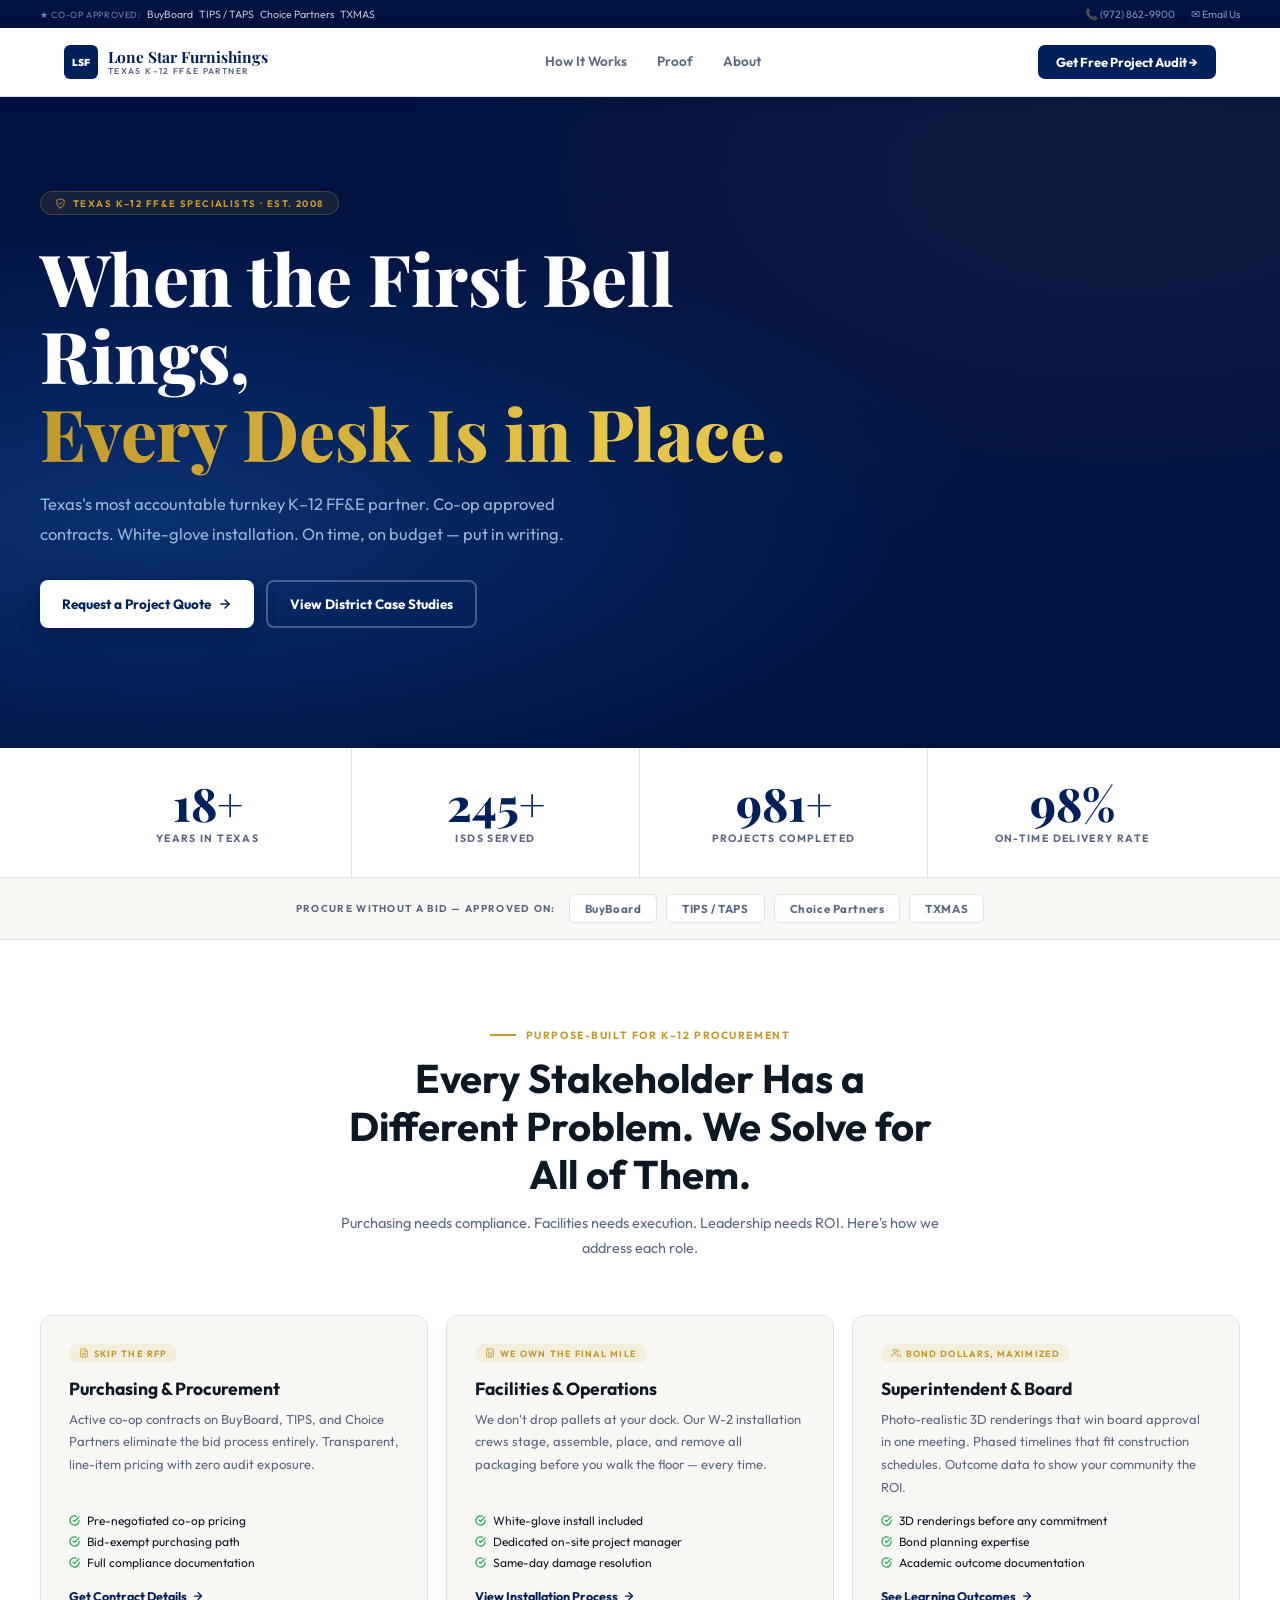
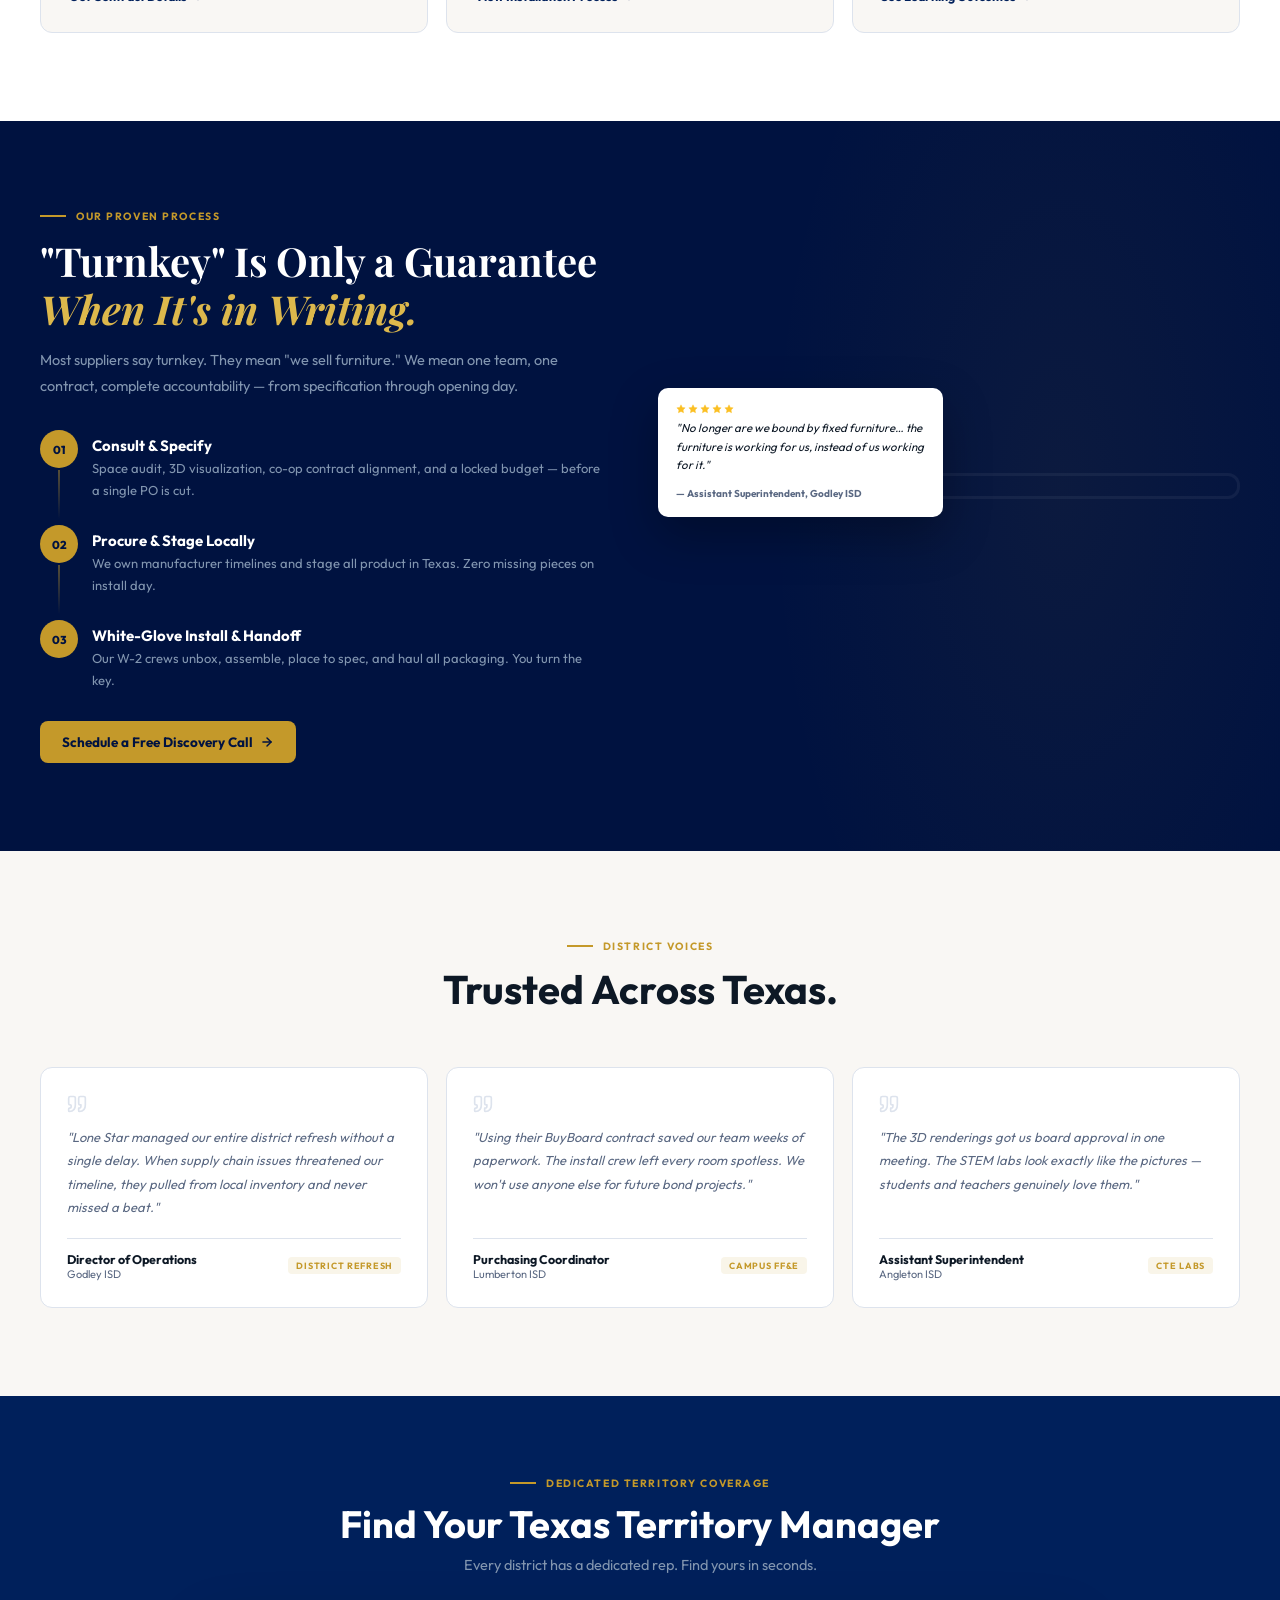
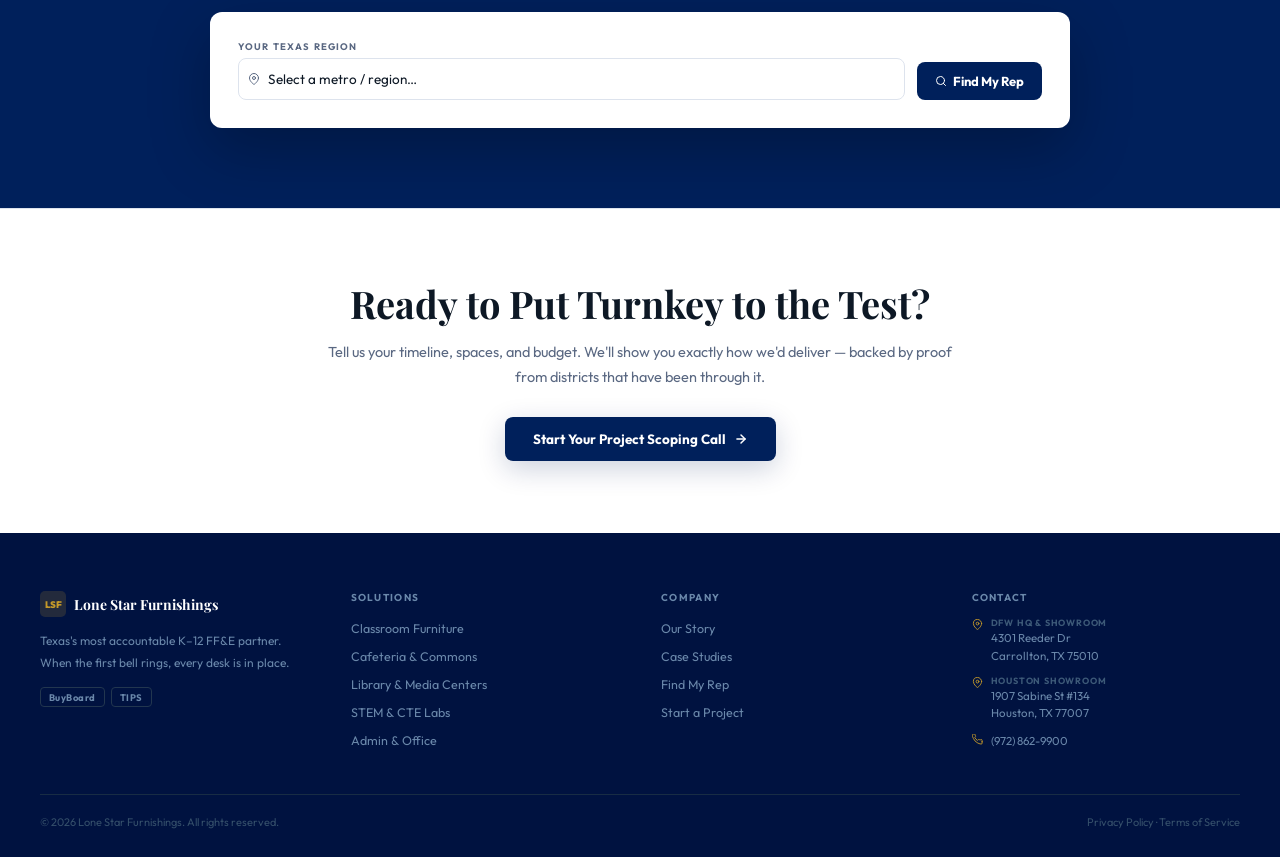
==== commit 338e41c9: "Add files via upload" ====
--- a/index.html
+++ b/index.html
@@ -3,42 +3,30 @@
 <head>
   <meta charset="UTF-8"/>
   <meta name="viewport" content="width=device-width, initial-scale=1.0"/>
-  <meta name="description" content="Lone Star Furnishings — Texas's most accountable K-12 turnkey FF&E partner. BuyBoard & TIPS approved. White-glove installation. On time, on budget."/>
-  <meta name="keywords" content="Texas school furniture, K-12 furniture supplier, BuyBoard furniture, school FF&E Texas, turnkey school furniture"/>
-  <meta property="og:title" content="Lone Star Furnishings | Texas K–12 FF&E Partner"/>
-  <meta property="og:description" content="When the first bell rings, every desk is in place. Co-op approved. White-glove installation. Serving Texas ISDs since 2008."/>
+  <meta name="description" content="Lone Star Furnishings — Texas's #1 turnkey K-12 FF&E partner. BuyBoard & TIPS approved. Teacher-ready rooms on Day 1 or we pay for it. 250+ ISDs served."/>
+  <meta property="og:title" content="Lone Star Furnishings | We Furnish Texas Schools. You Get Credit."/>
+  <meta property="og:description" content="250+ Texas ISDs. 1,000+ projects. 100% on-time. Teacher-ready classrooms — or we pay for it."/>
   <meta property="og:type" content="website"/>
-  <title>Lone Star Furnishings | Texas K–12 FF&E Partner</title>
+  <title>Lone Star Furnishings | Texas K–12 FF&E Partner Since 2008</title>
   <link rel="stylesheet" href="style.css"/>
   <link rel="icon" type="image/svg+xml" href="data:image/svg+xml,<svg xmlns='http://www.w3.org/2000/svg' viewBox='0 0 32 32'><rect width='32' height='32' rx='6' fill='%2300205B'/><text x='16' y='22' text-anchor='middle' fill='white' font-size='11' font-weight='900' font-family='serif'>LSF</text></svg>"/>
 </head>
 <body>
-
-  <!-- ── Utility Top Bar ── -->
   <div id="top-bar">
     <div class="top-bar-inner">
       <div class="top-bar-left">
-        <svg xmlns="http://www.w3.org/2000/svg" width="10" height="10" viewBox="0 0 24 24" fill="none" stroke="#C4992A" stroke-width="2" stroke-linecap="round" stroke-linejoin="round"><circle cx="12" cy="8" r="6"/><path d="M15.477 12.89L17 22l-5-3-5 3 1.523-9.11"/></svg>
-        <span class="top-bar-label">Approved Vendor:</span>
-        <span class="top-bar-contract"><span class="top-bar-sep">·</span>BuyBoard</span>
-        <span class="top-bar-contract"><span class="top-bar-sep">·</span>TIPS / TAPS</span>
-        <span class="top-bar-contract"><span class="top-bar-sep">·</span>Choice Partners</span>
-        <span class="top-bar-contract"><span class="top-bar-sep">·</span>TXMAS</span>
+        <span class="top-bar-label">★ Co-Op Approved:</span>
+        <span class="top-bar-contract">BuyBoard</span>
+        <span class="top-bar-contract">TIPS / TAPS</span>
+        <span class="top-bar-contract">Choice Partners</span>
+        <span class="top-bar-contract">TXMAS</span>
       </div>
       <div class="top-bar-right">
-        <a href="tel:9728629900">
-          <svg xmlns="http://www.w3.org/2000/svg" width="10" height="10" viewBox="0 0 24 24" fill="none" stroke="currentColor" stroke-width="2" stroke-linecap="round" stroke-linejoin="round"><path d="M22 16.92v3a2 2 0 01-2.18 2 19.79 19.79 0 01-8.63-3.07A19.5 19.5 0 013.07 9.81 19.79 19.79 0 01.01 1.17 2 2 0 012 0h3a2 2 0 012 1.72 12.84 12.84 0 00.7 2.81 2 2 0 01-.45 2.11L6.09 7.91a16 16 0 006 6l1.27-1.27a2 2 0 012.11-.45 12.84 12.84 0 002.81.7A2 2 0 0122 14v2.92z"/></svg>
-          (972) 862-9900
-        </a>
-        <a href="mailto:info@lonestarfurnishings.com">
-          <svg xmlns="http://www.w3.org/2000/svg" width="10" height="10" viewBox="0 0 24 24" fill="none" stroke="currentColor" stroke-width="2" stroke-linecap="round" stroke-linejoin="round"><path d="M4 4h16c1.1 0 2 .9 2 2v12c0 1.1-.9 2-2 2H4c-1.1 0-2-.9-2-2V6c0-1.1.9-2 2-2z"/><polyline points="22,6 12,12 2,6"/></svg>
-          info@lonestarfurnishings.com
-        </a>
+        <a href="tel:9728629900">📞 (972) 862-9900</a>
+        <a href="mailto:info@lonestarfurnishings.com">✉ Email Us</a>
       </div>
     </div>
   </div>
-
-  <!-- ── Main Navigation ── -->
   <header id="main-nav">
     <div class="nav-inner">
       <a class="nav-logo" onclick="navigateTo('home')" href="#">
@@ -48,43 +36,31 @@
           <div class="nav-logo-sub">Texas K–12 FF&E Partner</div>
         </div>
       </a>
-
       <nav class="nav-links">
-        <button class="nav-link" data-page="solutions">Solutions</button>
-        <button class="nav-link" data-page="projects">Case Studies</button>
-        <button class="nav-link" data-page="about">Our Company</button>
+        <button class="nav-link" data-page="solutions">How It Works</button>
+        <button class="nav-link" data-page="projects">Proof</button>
+        <button class="nav-link" data-page="about">About</button>
       </nav>
-
       <div style="display:flex;align-items:center;gap:10px;">
-        <button class="nav-cta nav-links" onclick="navigateTo('contact')">
-          Start a Project
-          <svg xmlns="http://www.w3.org/2000/svg" viewBox="0 0 24 24" fill="none" stroke="currentColor" stroke-width="2.5" stroke-linecap="round" stroke-linejoin="round"><line x1="5" y1="12" x2="19" y2="12"/><polyline points="12 5 19 12 12 19"/></svg>
-        </button>
-        <button class="mobile-menu-btn" id="mobile-menu-btn" onclick="toggleMobileMenu()" aria-label="Toggle menu"></button>
+        <button class="nav-cta nav-links" onclick="navigateTo('contact')">Get Free Project Audit →</button>
+        <button class="mobile-menu-btn" id="mobile-menu-btn" onclick="toggleMobileMenu()" aria-label="Menu"></button>
       </div>
     </div>
-
-    <!-- Mobile nav -->
     <nav class="mobile-nav" id="mobile-nav">
-      <button class="mobile-nav-link" onclick="navigateTo('solutions')">Solutions</button>
-      <button class="mobile-nav-link" onclick="navigateTo('projects')">Case Studies</button>
-      <button class="mobile-nav-link" onclick="navigateTo('about')">Our Company</button>
-      <button class="mobile-nav-link cta-link" onclick="navigateTo('contact')">Start a Project →</button>
+      <button class="mobile-nav-link" onclick="navigateTo('solutions')">How It Works</button>
+      <button class="mobile-nav-link" onclick="navigateTo('projects')">Proof</button>
+      <button class="mobile-nav-link" onclick="navigateTo('about')">About</button>
+      <button class="mobile-nav-link cta-link" onclick="navigateTo('contact')">Get Free Project Audit →</button>
     </nav>
   </header>
-
-  <!-- ── Page Containers ── -->
   <main style="flex:1;">
-    <div id="page-home"      class="page"></div>
+    <div id="page-home" class="page"></div>
     <div id="page-solutions" class="page"></div>
-    <div id="page-projects"  class="page"></div>
-    <div id="page-about"     class="page"></div>
-    <div id="page-contact"   class="page"></div>
+    <div id="page-projects" class="page"></div>
+    <div id="page-about" class="page"></div>
+    <div id="page-contact" class="page"></div>
   </main>
-
-  <!-- ── Footer ── -->
   <footer id="site-footer"></footer>
-
   <script src="script.js"></script>
 </body>
 </html>
